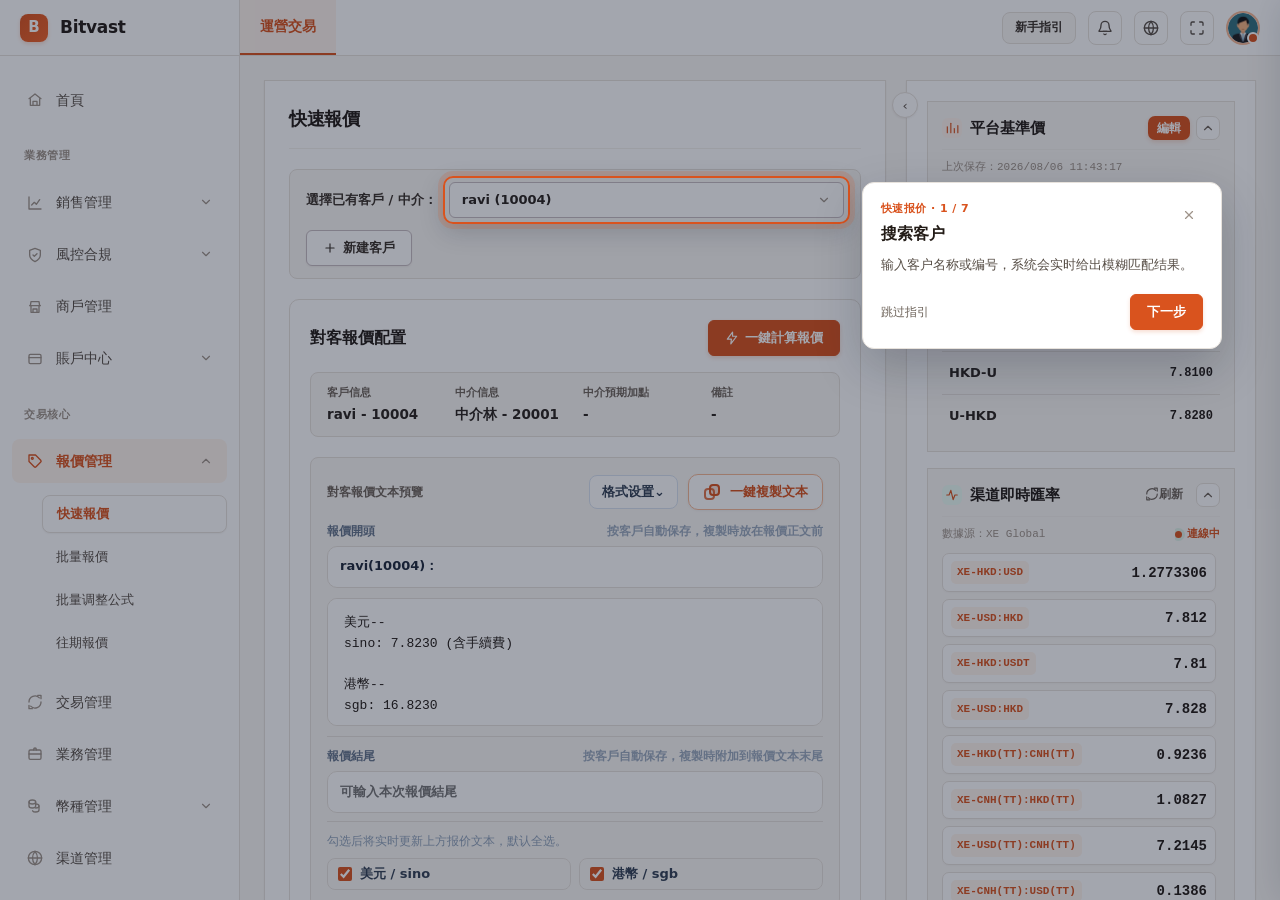
==== quote/index02.html @ b93a7725 "new" ====
<!doctype html>
<html lang="zh-Hant">
<head>
  <meta charset="utf-8" />
  <meta name="viewport" content="width=device-width, initial-scale=1" />
  <title>Bitvast - 報價管理：快速報價 / 批量報價 / 往期報價</title>
  <link rel="preconnect" href="https://fonts.googleapis.com">
  <link rel="preconnect" href="https://fonts.gstatic.com" crossorigin>
  <link href="https://fonts.googleapis.com/css2?family=Inter:wght@400;500;600;700&family=JetBrains+Mono:wght@400;500;600&family=Noto+Sans+TC:wght@400;500;700&display=swap" rel="stylesheet">
  <style>
    :root {
      /* Core Brand Colors - Bitvast Workbench Theme */
      --primary: #d9531e;
      --primary-hover: #ef6228;
      --primary-light: #fff4ed;
      --primary-border: #f6b895;
      --primary-dark: #b53d10;
      
      /* Neutral Color Scale - Bitvast Ink Warm Neutrals */
      --gray-50: #faf8f5;
      --gray-100: #f4f2ee;
      --gray-200: #e7e2dc;
      --gray-300: #c7bdc2;
      --gray-400: #9e9389;
      --gray-500: #6e645b;
      --gray-600: #574e46;
      --gray-700: #3b322b;
      --gray-800: #2b241f;
      --gray-900: #231c17;

      /* Semantic Status Colors */
      --success: #d9531e;
      --success-bg: #fff4ed;
      --warning: #f59e0b;
      --warning-bg: #fffbeb;
      --danger: #ef4444;
      --danger-bg: #fef2f2;

      /* Shadows & Elevation */
      --shadow-sm: 0 1px 2px 0 rgba(35, 28, 23, 0.05);
      --shadow-md: 0 4px 6px -1px rgba(35, 28, 23, 0.08), 0 2px 4px -2px rgba(35, 28, 23, 0.04);
      --shadow-lg: 0 10px 15px -3px rgba(35, 28, 23, 0.1), 0 4px 6px -4px rgba(35, 28, 23, 0.05);
      --shadow-dropdown: 0 12px 28px rgba(35, 28, 23, 0.12);

      /* Typography */
      --font-sans: -apple-system, BlinkMacSystemFont, "Segoe UI", "PingFang SC", "Microsoft YaHei", system-ui, sans-serif;
      --font-mono: ui-monospace, SFMono-Regular, Menlo, Monaco, Consolas, "Liberation Mono", "Courier New", monospace;
    }

    * { box-sizing: border-box; margin: 0; padding: 0; }
    html, body { height: 100%; }
    
    body {
      font-family: var(--font-sans);
      color: var(--gray-800);
      background: var(--gray-100);
      font-size: 13px;
      line-height: 1.5;
      -webkit-font-smoothing: antialiased;
    }

    body.quote-embedded {
      background: var(--gray-50);
      overflow-x: hidden;
      overflow-y: auto;
    }

    body.quote-embedded .app {
      min-height: 100vh;
      height: auto;
      display: block;
      overflow: visible;
      background: var(--gray-50);
    }

    body.quote-embedded .topbar,
    body.quote-embedded .sidebar,
    body.quote-embedded .guide-entry-btn {
      display: none !important;
    }

    body.quote-embedded .workspace {
      min-height: 100vh;
      height: auto;
      grid-row: auto;
      padding: 24px;
      background: var(--gray-50);
      box-sizing: border-box;
      overflow: visible;
    }

    body.quote-embedded .panel {
      border-radius: var(--radius-md);
      border: 1px solid var(--gray-200);
      box-shadow: var(--shadow-sm);
      align-self: start;
      height: fit-content;
    }

    body.quote-embedded .main-panel {
      min-height: 0;
      height: auto;
    }

    body.quote-embedded .benchmark {
      margin-left: 0;
      background: #ffffff;
      border: 1px solid var(--gray-200);
      border-radius: var(--radius-md);
      box-shadow: var(--shadow-sm);
      height: 100%;
      min-height: calc(100vh - 48px);
      align-self: stretch;
      box-sizing: border-box;
    }

    button, input, select {
      font-family: inherit;
      font-size: inherit;
      color: inherit;
    }

    /* Layout Structure */
    .app {
      height: 100vh;
      display: grid;
      grid-template-columns: 240px 1fr;
      grid-template-rows: 56px 1fr;
      background: var(--gray-100);
      overflow: hidden;
    }

    /* Topbar */
    .topbar {
      grid-column: 1 / -1;
      display: flex;
      align-items: center;
      background: #ffffff;
      border-bottom: 1px solid var(--gray-200);
      z-index: 20;
      padding-right: 20px;
    }

    .brand {
      width: 240px;
      display: flex;
      align-items: center;
      padding: 0 20px;
      gap: 12px;
      height: 100%;
      border-right: 1px solid var(--gray-200);
    }

    .brand-logo {
      width: 28px;
      height: 28px;
      background: linear-gradient(135deg, var(--primary), #ef6228);
      border-radius: 8px;
      display: flex;
      align-items: center;
      justify-content: center;
      color: #fff;
      font-weight: 700;
      font-size: 15px;
      box-shadow: 0 2px 4px rgba(217, 83, 30, 0.2);
    }

    .brand-name {
      font-size: 17px;
      font-weight: 700;
      letter-spacing: -0.3px;
      color: var(--gray-900);
    }

    .module-tab {
      height: 100%;
      padding: 0 20px;
      display: flex;
      align-items: center;
      color: var(--primary);
      font-size: 14px;
      font-weight: 600;
      border-bottom: 2px solid var(--primary);
      background: var(--primary-light);
    }

    .top-actions {
      margin-left: auto;
      display: flex;
      align-items: center;
      gap: 12px;
    }

    .icon-btn {
      width: 34px;
      height: 34px;
      border: 1px solid var(--gray-200);
      background: #ffffff;
      border-radius: 8px;
      display: inline-flex;
      align-items: center;
      justify-content: center;
      color: var(--gray-600);
      cursor: pointer;
      transition: all 0.15s ease;
    }

    .icon-btn:hover {
      background: var(--gray-50);
      color: var(--gray-900);
      border-color: var(--gray-300);
    }

    .ui-icon {
      width: 16px;
      height: 16px;
      display: inline-block;
      flex: 0 0 auto;
      color: currentColor;
      stroke: currentColor;
      fill: none;
      stroke-width: 2;
      stroke-linecap: round;
      stroke-linejoin: round;
      vertical-align: -3px;
    }

    .ui-icon.small {
      width: 14px;
      height: 14px;
    }

    .avatar {
      width: 34px;
      height: 34px;
      border-radius: 50%;
      position: relative;
      cursor: pointer;
      border: 2px solid var(--primary-border);
    }

    .avatar img {
      width: 100%;
      height: 100%;
      border-radius: 50%;
      object-fit: cover;
    }

    .avatar::after {
      content: "";
      position: absolute;
      right: -1px;
      bottom: -1px;
      width: 8px;
      height: 8px;
      border-radius: 50%;
      background: var(--success);
      border: 2px solid #ffffff;
    }

    /* Sidebar Navigation */
    .sidebar {
      grid-row: 2;
      background: #ffffff;
      border-right: 1px solid var(--gray-200);
      overflow-y: auto;
      padding: 22px 12px 28px;
      display: flex;
      flex-direction: column;
      gap: 8px;
    }

    .menu-group-title {
      font-size: 11px;
      font-weight: 600;
      text-transform: uppercase;
      letter-spacing: 0.5px;
      color: var(--gray-400);
      padding: 18px 12px 8px;
    }

    .menu-item {
      display: flex;
      align-items: center;
      gap: 12px;
      height: 44px;
      padding: 0 14px;
      color: var(--gray-600);
      border-radius: 8px;
      cursor: pointer;
      font-size: 13.5px;
      font-weight: 500;
      transition: all 0.15s ease;
    }

    .menu-item:hover {
      background: var(--gray-100);
      color: var(--gray-900);
    }

    .menu-item .icon {
      color: var(--gray-400);
      width: 18px;
      height: 18px;
      display: inline-flex;
      align-items: center;
      justify-content: center;
    }

    .menu-item.active-root {
      color: var(--primary);
      background: var(--primary-light);
      font-weight: 600;
    }

    .menu-item.active-root .icon {
      color: var(--primary);
    }

    .chev {
      margin-left: auto;
      font-size: 10px;
      color: var(--gray-400);
      transition: transform 0.2s ease;
    }

    .submenu {
      padding-left: 30px;
      display: flex;
      flex-direction: column;
      gap: 5px;
      margin: 4px 0 10px;
    }

    .submenu-item {
      height: 38px;
      display: flex;
      align-items: center;
      padding: 0 14px;
      border-radius: 8px;
      color: var(--gray-600);
      font-size: 13px;
      cursor: pointer;
      transition: all 0.15s ease;
      position: relative;
    }

    .submenu-item:hover {
      color: var(--gray-900);
      background: var(--gray-100);
    }

    .submenu-item.selected {
      color: var(--primary);
      background: #ffffff;
      font-weight: 600;
      box-shadow: var(--shadow-sm);
      border: 1px solid var(--gray-200);
    }

    .sidebar .menu-item {
      height: 44px;
      min-height: 44px;
      padding: 0 14px;
      gap: 12px;
      border-radius: 8px;
    }

    .sidebar .submenu {
      gap: 5px;
      margin: 4px 0 10px;
    }

    .sidebar .submenu-item {
      height: 38px;
      min-height: 38px;
      padding: 0 14px;
      border-radius: 8px;
    }

    /* Workspace */
    .workspace {
      grid-row: 2;
      display: grid;
      grid-template-columns: minmax(0, 1fr) 350px;
      gap: 20px;
      padding: 24px;
      min-height: calc(100vh - 48px);
      position: relative;
      background: var(--gray-50);
      transition: grid-template-columns 0.25s cubic-bezier(0.4, 0, 0.2, 1);
    }

    .workspace.history-mode {
      grid-template-columns: 1fr;
    }

    .workspace.batch-workspace {
      overflow: hidden;
      min-height: 0;
      padding-bottom: 0;
    }

    .workspace.side-collapsed {
      grid-template-columns: 1fr 0px;
      gap: 0;
    }

    /* Panels & Cards */
    .panel {
      background: #ffffff;
      border-radius: var(--radius-md);
      border: 1px solid var(--gray-200);
      box-shadow: var(--shadow-sm);
      align-self: start;
      height: fit-content;
      box-sizing: border-box;
    }

    .main-panel {
      padding: 24px;
      min-width: 0;
    }

    .main-panel.batch-mode {
      display: flex;
      flex-direction: column;
      height: 100%;
      min-height: 0;
      padding: 16px 16px 0;
      overflow: hidden;
    }

    .panel-header {
      display: flex;
      align-items: center;
      justify-content: space-between;
      margin-bottom: 20px;
      padding-bottom: 16px;
      border-bottom: 1px solid var(--gray-100);
    }

    .panel-title {
      font-size: 18px;
      font-weight: 700;
      color: var(--gray-900);
      letter-spacing: -0.3px;
    }

    /* Form Controls & Inputs */
    .customer-row {
      display: flex;
      align-items: center;
      gap: 12px;
      margin-bottom: 20px;
      position: relative;
      background: var(--gray-50);
      padding: 12px 16px;
      border-radius: 8px;
      border: 1px solid var(--gray-200);
      flex-wrap: wrap;
      min-width: 0;
    }

    .label {
      font-weight: 600;
      color: var(--gray-700);
      white-space: nowrap;
    }

    .select-like, .text-field, .table-select, .table-input {
      height: 36px;
      border: 1px solid var(--gray-300);
      background: #ffffff;
      color: var(--gray-800);
      padding: 0 12px;
      border-radius: 6px;
      outline: none;
      transition: all 0.15s ease;
    }

    .select-like:hover, .text-field:hover, .table-select:hover, .table-input:hover {
      border-color: var(--gray-400);
    }

    .select-like:focus-within, .text-field:focus, .table-select:focus, .table-input:focus {
      border-color: var(--primary);
      box-shadow: 0 0 0 3px rgba(217, 83, 30, 0.12);
    }

    .select-like {
      display: flex;
      align-items: center;
      justify-content: space-between;
      cursor: pointer;
      min-width: 220px;
      background: #ffffff;
      font-weight: 500;
    }

    .customer-row #customerSelect {
      flex: 1 1 320px;
      max-width: 520px;
    }

    .customer-row > .btn {
      flex: 0 0 auto;
      white-space: nowrap;
    }

    @media (max-width: 1180px) {
      .customer-row {
        align-items: flex-start;
      }

      .customer-row .label {
        flex: 0 0 100%;
      }

      .customer-row #customerSelect {
        flex: 1 1 240px;
        max-width: none;
      }
    }

    @media (max-width: 980px) {
      .customer-row #customerSelect,
      .customer-row > .btn {
        flex: 1 1 100%;
        width: 100%;
      }

      .customer-row > .btn {
        justify-content: center;
      }
    }

    .customer-search-input {
      flex: 1;
      min-width: 0;
      border: none;
      outline: none;
      background: transparent;
      color: var(--gray-800);
      font: inherit;
      font-weight: 600;
    }

    .dropdown {
      position: absolute;
      left: 140px;
      top: calc(100% + 4px);
      width: 320px;
      max-height: 240px;
      overflow-y: auto;
      border: 1px solid var(--gray-200);
      background: #ffffff;
      box-shadow: var(--shadow-dropdown);
      border-radius: 8px;
      z-index: 30;
      display: none;
      padding: 4px;
    }

    .dropdown.open { display: block; }

    .dropdown-item {
      height: 36px;
      display: flex;
      align-items: center;
      padding: 0 12px;
      border-radius: 6px;
      cursor: pointer;
      color: var(--gray-700);
      font-weight: 500;
    }

    .dropdown-item:hover, .dropdown-item.highlight {
      background: var(--primary-light);
      color: var(--primary);
    }

    .dropdown-empty {
      padding: 12px;
      color: var(--gray-400);
      font-size: 13px;
    }

    /* Buttons */
    .btn {
      height: 36px;
      border: 1px solid var(--gray-300);
      background: #ffffff;
      color: var(--gray-700);
      border-radius: 6px;
      padding: 0 16px;
      font-weight: 600;
      cursor: pointer;
      white-space: nowrap;
      display: inline-flex;
      align-items: center;
      justify-content: center;
      gap: 6px;
      transition: all 0.15s ease;
      box-shadow: var(--shadow-sm);
    }

    .btn:hover {
      background: var(--gray-50);
      border-color: var(--gray-400);
      color: var(--gray-900);
    }

    .btn.primary {
      border-color: var(--primary);
      background: var(--primary);
      color: #ffffff;
      box-shadow: 0 2px 4px rgba(217, 83, 30, 0.2);
    }

    .btn.primary:hover {
      background: var(--primary-hover);
      border-color: var(--primary-hover);
    }

    .btn.ghost {
      background: transparent;
      border-color: transparent;
      box-shadow: none;
      color: var(--gray-600);
    }

    .btn.ghost:hover {
      background: var(--gray-100);
      color: var(--gray-900);
    }

    .btn.danger {
      border-color: var(--danger);
      color: var(--danger);
      background: #ffffff;
    }

    .btn.danger:hover {
      background: var(--danger-bg);
    }

    /* Quote Card & Info Display */
    .quote-card {
      border: 1px solid var(--gray-200);
      border-radius: 10px;
      padding: 20px;
      background: #ffffff;
    }

    .quote-header {
      display: flex;
      align-items: center;
      justify-content: space-between;
      margin-bottom: 16px;
    }

    .quote-header h2 {
      font-size: 16px;
      font-weight: 700;
      color: var(--gray-900);
    }

    .refresh-btn {
      background: transparent;
      border: none;
      color: var(--gray-500);
      cursor: pointer;
      font-size: 16px;
      padding: 4px 8px;
      border-radius: 4px;
    }

    .refresh-btn:hover {
      color: var(--primary);
      background: var(--primary-light);
    }

    .customer-info {
      display: grid;
      grid-template-columns: repeat(4, 1fr);
      gap: 16px;
      background: var(--gray-50);
      border: 1px solid var(--gray-200);
      border-radius: 8px;
      padding: 12px 16px;
      margin-bottom: 20px;
    }

    .info-label {
      font-size: 11px;
      font-weight: 600;
      text-transform: uppercase;
      color: var(--gray-500);
      margin-bottom: 2px;
    }

    .info-val {
      font-size: 13.5px;
      font-weight: 600;
      color: var(--gray-800);
    }

    /* Data Tables */
    .table-wrap {
      overflow-x: auto;
      border: 1px solid var(--gray-200);
      border-radius: 8px;
      scrollbar-color: var(--gray-300) var(--gray-100);
      scrollbar-width: thin;
      margin-bottom: 16px;
    }

    .quote-table {
      width: 100%;
      min-width: 1200px;
      border-collapse: collapse;
      font-size: 13px;
    }

    .quote-table th {
      height: 40px;
      background: var(--gray-50);
      border-bottom: 1px solid var(--gray-200);
      border-right: 1px solid var(--gray-200);
      text-align: left;
      padding: 0 12px;
      font-weight: 600;
      color: var(--gray-600);
      white-space: nowrap;
    }

    .quote-table th:last-child { border-right: none; }

    .quote-table td {
      height: 48px;
      border-bottom: 1px solid var(--gray-200);
      border-right: 1px solid var(--gray-200);
      padding: 6px 10px;
      vertical-align: middle;
      white-space: nowrap;
      background: #ffffff;
    }

    .quote-table td:last-child { border-right: none; }

    .quote-table tr:hover td {
      background: #fafafa;
    }

    .quote-table th:first-child, .quote-table td:first-child {
      width: 44px;
      text-align: center;
      padding: 0;
    }

    .quote-table input[type="checkbox"] {
      width: 16px;
      height: 16px;
      accent-color: var(--primary);
      cursor: pointer;
    }

    /* Table Specific Column Formats */
    .op-group {
      display: flex;
      align-items: center;
      gap: 6px;
    }

    .op-group .op-select { width: 50px; }
    .op-group .val-select { flex: 1; min-width: 100px; }

    .remove-op {
      border: none;
      background: transparent;
      color: var(--gray-400);
      font-size: 16px;
      cursor: pointer;
      padding: 2px 4px;
      border-radius: 4px;
    }

    .remove-op:hover {
      color: var(--danger);
      background: var(--danger-bg);
    }

    .calc-text {
      font-family: var(--font-mono);
      font-size: 12px;
      color: var(--gray-600);
      background: var(--gray-50);
      padding: 4px 8px;
      border-radius: 4px;
      border: 1px dashed var(--gray-300);
      display: inline-block;
      max-width: 220px;
      overflow: hidden;
      text-overflow: ellipsis;
    }

    .quote-result {
      font-family: var(--font-mono);
      font-size: 14px;
      font-weight: 700;
      color: var(--primary);
      background: var(--primary-light);
      padding: 4px 8px;
      border-radius: 4px;
      display: inline-block;
    }

    .quote-items {
      display: flex;
      flex-direction: column;
      gap: 12px;
    }

    .formula-card {
      background: #faf8f5;
      border: none;
      border-radius: 12px;
      padding: 0;
      overflow: hidden;
      box-shadow: inset 0 0 0 1px rgba(148, 163, 184, 0.08);
      transition: background 0.15s ease, box-shadow 0.15s ease;
    }

    .formula-card:hover {
      background: #faf8f5;
      box-shadow: inset 0 0 0 1px rgba(148, 163, 184, 0.12);
    }

    .formula-card-head {
      display: flex;
      align-items: center;
      justify-content: space-between;
      padding: 12px 18px 8px;
      margin-bottom: 0;
      border-bottom: none;
    }

    .formula-card.collapsed {
      padding: 0;
      background: #ffffff;
      box-shadow: inset 0 0 0 1px rgba(148, 163, 184, 0.16);
      position: relative;
      overflow: visible;
      margin-right: 48px;
    }

    .formula-card.collapsed .quote-summary {
      cursor: pointer;
      min-height: 52px;
    }

    .formula-card.collapsed:hover {
      background: #faf8f5;
      box-shadow: inset 0 0 0 1px rgba(217, 83, 30, 0.18);
    }

    .formula-card.collapsed .quote-summary:hover .quote-summary-formula {
      color: var(--gray-700);
    }

    .formula-card.collapsed .quote-summary:hover .formula-toggle-btn {
      color: var(--primary);
      background: var(--primary-light);
    }

    .formula-card.collapsed .quote-summary:hover .quote-summary-prefix {
      color: var(--gray-700);
    }

    .formula-card.collapsed .formula-card-head {
      padding: 12px 16px;
      margin-bottom: 0;
      border-bottom: none;
    }

    .quote-summary {
      display: grid;
      grid-template-columns: 128px 96px minmax(0, 1fr) 140px minmax(72px, auto);
      align-items: center;
      gap: 14px;
      width: 100%;
      min-width: 0;
    }

    .quote-summary-name {
      display: flex;
      align-items: center;
      gap: 8px;
      min-width: 0;
      font-weight: 700;
      color: var(--gray-800);
    }

    .quote-summary-formula {
      min-width: 0;
      color: var(--gray-500);
      font-family: var(--font-mono);
      font-size: 14px;
      overflow: hidden;
      text-overflow: ellipsis;
      white-space: nowrap;
    }

    .quote-summary-actions {
      justify-self: end;
      display: inline-flex;
      align-items: center;
      justify-content: flex-end;
      min-width: 0;
      width: auto;
      gap: 2px;
    }

    .formula-card.collapsed .formula-order-actions {
      position: absolute;
      top: 50%;
      right: -48px;
      transform: translateY(-50%);
      z-index: 2;
    }

    .formula-actions {
      margin-right: 48px;
    }

    .quote-summary-metrics {
      justify-self: end;
      display: flex;
      flex-direction: column;
      align-items: flex-end;
      gap: 4px;
      width: 140px;
      min-width: 140px;
    }

    .quote-summary-result {
      font-family: var(--font-mono);
      color: var(--primary);
      font-size: 20px;
      font-weight: 800;
      text-align: right;
      line-height: 1.05;
    }

    .formula-card-title {
      display: flex;
      align-items: center;
      gap: 8px;
      font-weight: 700;
      color: var(--gray-800);
    }

    .quote-item-title-wrap {
      display: flex;
      align-items: center;
      gap: 12px;
      min-width: 0;
    }

    .quote-item-time {
      color: var(--gray-400);
      font-size: 12px;
      white-space: nowrap;
    }

    .quote-summary-time {
      min-width: 0;
      text-align: right;
      font-size: 10px;
      line-height: 1.2;
      color: var(--gray-400);
      max-width: 140px;
      overflow: hidden;
      text-overflow: ellipsis;
    }

    .text-action-btn {
      height: 24px;
      padding: 0 4px;
      border: none;
      background: transparent;
      color: var(--primary);
      font-weight: 700;
      font-size: 13px;
      cursor: pointer;
    }

    .text-action-btn:hover {
      color: var(--primary-dark);
      text-decoration: underline;
      text-underline-offset: 3px;
    }

    .add-quote-item-btn {
      width: 100%;
      height: 58px;
      border: 1px dashed #cbd5e1;
      border-radius: 14px;
      background: #faf8f5;
      color: var(--gray-700);
      font-size: 15px;
      font-weight: 800;
      cursor: pointer;
      display: inline-flex;
      align-items: center;
      justify-content: center;
      gap: 10px;
      transition: all 0.15s ease;
    }

    .add-quote-item-btn::before {
      content: none;
    }

    .add-quote-item-btn:hover {
      border-color: var(--primary-border);
      background: var(--primary-light);
      color: var(--primary);
      text-decoration: none;
      box-shadow: inset 0 0 0 1px rgba(217, 83, 30, 0.06);
    }

    .formula-head-actions {
      display: flex;
      align-items: center;
      gap: 6px;
    }

    .formula-remove-btn {
      height: 36px;
      width: 36px;
      padding: 0;
      border: none;
      border-radius: 10px;
      background: transparent;
      color: var(--gray-400);
      font-weight: 700;
      cursor: pointer;
      display: inline-flex;
      justify-content: center;
      align-items: center;
    }

    .formula-remove-btn:hover {
      background: #fff1f2;
      color: var(--danger);
    }

    .trash-icon {
      width: 17px;
      height: 17px;
      display: block;
      color: currentColor;
      flex: 0 0 auto;
    }

    .formula-toggle-btn {
      height: 36px;
      padding: 0 14px;
      border: none;
      border-radius: 10px;
      background: transparent;
      color: var(--gray-600);
      font-weight: 700;
      cursor: pointer;
      display: inline-flex;
      align-items: center;
      gap: 6px;
      white-space: nowrap;
    }

    .formula-toggle-btn:hover {
      color: var(--gray-900);
      background: #eef2f7;
    }

    .formula-dot {
      width: 8px;
      height: 8px;
      border-radius: 99px;
      background: var(--primary);
    }

    .formula-grid {
      display: grid;
      grid-template-columns: 0.8fr 1fr 1fr;
      gap: 18px 20px;
      padding: 0 18px 16px;
      margin-bottom: 0;
    }

    .quote-summary-type {
      display: inline-flex;
      align-items: center;
      max-width: 112px;
      padding: 4px 10px;
      border-radius: 999px;
      background: #eaf2ff;
      color: var(--primary);
      font-size: 12px;
      font-weight: 800;
      white-space: nowrap;
      overflow: hidden;
      text-overflow: ellipsis;
    }

    .quote-summary-prefix {
      min-width: 0;
      max-width: 96px;
      color: var(--gray-900);
      font-weight: 800;
      justify-self: start;
      white-space: nowrap;
      overflow: hidden;
      text-overflow: ellipsis;
    }

    @media (max-width: 1280px) {
      .quote-summary {
        grid-template-columns: 112px 72px minmax(0, 1fr) 118px minmax(72px, auto);
        gap: 10px;
      }

      .quote-summary-metrics {
        width: 118px;
        min-width: 118px;
      }

      .quote-summary-time {
        display: none;
      }

      .quote-summary-result {
        font-size: 18px;
      }

      .quote-summary-prefix {
        max-width: 72px;
      }

      .quote-summary-type {
        max-width: 98px;
      }
    }

    .formula-card .text-field,
    .formula-card .table-input,
    .formula-card .table-select {
      border: none;
      background: #eef2f7;
      border-radius: 10px;
      box-shadow: inset 0 0 0 1px rgba(148, 163, 184, 0.08);
    }

    .formula-card .text-field:hover,
    .formula-card .table-input:hover,
    .formula-card .table-select:hover {
      box-shadow: inset 0 0 0 1px rgba(148, 163, 184, 0.16);
    }

    .formula-card .text-field:focus,
    .formula-card .table-input:focus,
    .formula-card .table-select:focus {
      background: #ffffff;
      box-shadow: 0 0 0 3px rgba(217, 83, 30, 0.10);
    }

    .formula-box {
      background: #ffffff;
      border: none;
      border-radius: 12px;
      padding: 12px;
      margin: 0 18px 18px;
      box-shadow: inset 0 0 0 1px rgba(148, 163, 184, 0.10);
    }

    .formula-tip {
      display: flex;
      align-items: center;
      gap: 6px;
      padding: 0;
      margin-bottom: 0;
      border: none;
      border-radius: 0;
      background: transparent;
      color: var(--gray-500);
      font-size: 11px;
      line-height: 1;
      white-space: nowrap;
    }

    .formula-tip code {
      font-family: var(--font-mono);
      color: var(--primary);
      background: #e0edff;
      border-radius: 4px;
      padding: 2px 6px;
      font-weight: 700;
    }

    .formula-toolbar {
      display: flex;
      align-items: center;
      gap: 6px;
      flex-wrap: wrap;
      margin-bottom: 0;
    }

    .formula-toolbar.compact {
      justify-content: space-between;
      gap: 10px;
      margin-bottom: 10px;
      padding: 0 0 8px;
      border-bottom: 1px solid var(--gray-100);
    }

    .formula-logic-row {
      display: flex;
      align-items: center;
      justify-content: flex-end;
      gap: 10px;
      margin-bottom: 8px;
    }

    .formula-logic-pill {
      display: inline-flex;
      align-items: center;
      gap: 6px;
      padding: 0;
      border: none;
      border-radius: 0;
      background: transparent;
      color: var(--gray-500);
      font-size: 11px;
      font-weight: 500;
      white-space: nowrap;
    }

    .formula-tools-left,
    .formula-tools-right {
      display: flex;
      align-items: center;
      gap: 6px;
      flex-wrap: wrap;
    }

    .insert-variable-btn {
      height: 30px;
      padding: 0 12px;
      border: 1px solid var(--primary);
      border-radius: 8px;
      background: var(--primary);
      color: #ffffff;
      font-size: 13px;
      font-weight: 800;
      cursor: pointer;
      display: inline-flex;
      align-items: center;
      gap: 6px;
      box-shadow: 0 3px 8px rgba(217, 83, 30, 0.22);
      transition: all 0.15s ease;
    }

    .insert-variable-btn:hover {
      background: var(--primary-hover);
      border-color: var(--primary-hover);
      transform: translateY(-1px);
    }

    .quick-operator-label {
      color: var(--gray-500);
      font-size: 12px;
      font-weight: 700;
      margin-left: 8px;
      white-space: nowrap;
    }

    .op-chip {
      height: 30px;
      min-width: 30px;
      padding: 0 8px;
      border: 1px solid var(--gray-200);
      border-radius: 8px;
      background: #ffffff;
      color: var(--gray-700);
      font-family: var(--font-mono);
      font-size: 14px;
      font-weight: 700;
      cursor: pointer;
      box-shadow: 0 1px 2px rgba(15, 23, 42, 0.04);
      transition: all 0.15s ease;
    }

    .op-chip:hover {
      background: var(--gray-50);
      border-color: var(--gray-300);
      color: var(--gray-900);
      transform: translateY(-1px);
    }

    .formula-clear-btn {
      height: 30px;
      min-width: auto;
      padding: 0 10px;
      font-family: inherit;
      font-size: 12px;
      color: var(--gray-600);
      background: var(--gray-50);
    }

    .formula-editor {
      min-height: 38px;
      padding: 9px 12px;
      border: none;
      border-radius: 10px;
      background: #faf8f5;
      color: var(--gray-800);
      font-family: var(--font-mono);
      font-size: 13px;
      line-height: 1.65;
      outline: none;
      white-space: pre-wrap;
      word-break: break-word;
    }

    .formula-editor:focus {
      background: #ffffff;
      box-shadow: 0 0 0 3px rgba(217, 83, 30, 0.10);
    }

    .formula-editor.error {
      border-color: var(--danger);
      background: #fff7f7;
      box-shadow: 0 0 0 3px rgba(239, 68, 68, 0.10);
    }

    .formula-editor:empty::before {
      content: attr(data-placeholder);
      color: var(--gray-400);
      pointer-events: none;
    }

    .var-badge {
      display: inline-flex;
      align-items: center;
      margin: 0 3px;
      padding: 2px 8px;
      border: none;
      border-radius: 6px;
      background: var(--primary-light);
      color: var(--primary);
      font-family: var(--font-mono);
      font-size: 12px;
      font-weight: 700;
      user-select: none;
      vertical-align: middle;
    }

    .formula-error {
      display: none;
      align-items: center;
      gap: 5px;
      margin-top: 6px;
      color: var(--danger);
      font-size: 12px;
    }

    .formula-error.show {
      display: flex;
    }

    .formula-param-grid {
      display: grid;
      grid-template-columns: repeat(5, minmax(0, 1fr));
      gap: 8px;
      padding-top: 8px;
      margin-top: 8px;
      border-top: none;
    }

    .result-box {
      height: 36px;
      display: flex;
      align-items: center;
      justify-content: flex-end;
      padding: 0 10px;
      border: none;
      border-radius: 10px;
      background: var(--primary-light);
      color: var(--primary);
      font-family: var(--font-mono);
      font-size: 15px;
      font-weight: 800;
    }

    .result-box.error {
      background: #fef2f2;
      color: var(--danger);
    }

    .modal-backdrop {
      position: fixed;
      inset: 0;
      display: none;
      align-items: center;
      justify-content: center;
      background: rgba(15, 23, 42, 0.42);
      backdrop-filter: blur(4px);
      z-index: 60;
    }

    .modal-backdrop.open {
      display: flex;
    }

    .variable-modal {
      width: min(560px, calc(100vw - 32px));
      max-height: min(680px, calc(100vh - 40px));
      display: flex;
      flex-direction: column;
      background: #ffffff;
      border: 1px solid var(--gray-200);
      border-radius: 14px;
      box-shadow: var(--shadow-lg);
      overflow: hidden;
    }

    .modal-head,
    .modal-foot {
      display: flex;
      align-items: center;
      justify-content: space-between;
      padding: 14px 18px;
      background: var(--gray-50);
      border-bottom: 1px solid var(--gray-200);
    }

    .modal-foot {
      justify-content: flex-end;
      border-top: 1px solid var(--gray-200);
      border-bottom: none;
    }

    .variable-tabs {
      display: flex;
      gap: 16px;
      padding: 0 18px;
      border-bottom: 1px solid var(--gray-200);
      overflow: visible;
    }

    .variable-tab {
      position: relative;
      padding: 11px 0;
      border: none;
      border-bottom: 2px solid transparent;
      background: transparent;
      color: var(--gray-500);
      font-weight: 700;
      cursor: pointer;
    }

    .variable-tab::before,
    .variable-tab::after {
      position: absolute;
      left: 50%;
      opacity: 0;
      pointer-events: none;
      transform: translateX(-50%) translateY(4px);
      transition: opacity 0.15s ease, transform 0.15s ease;
      z-index: 80;
    }

    .variable-tab::before {
      content: "";
      bottom: calc(100% + 3px);
      border: 6px solid transparent;
      border-top-color: var(--gray-900);
    }

    .variable-tab::after {
      content: attr(data-help);
      bottom: calc(100% + 15px);
      width: max-content;
      max-width: 220px;
      padding: 8px 10px;
      border-radius: 8px;
      background: var(--gray-900);
      color: #faf8f5;
      box-shadow: 0 10px 24px rgba(15, 23, 42, 0.2);
      font-size: 12px;
      line-height: 1.5;
      font-weight: 600;
      white-space: normal;
      text-align: left;
    }

    .variable-tab:hover::before,
    .variable-tab:hover::after,
    .variable-tab:focus-visible::before,
    .variable-tab:focus-visible::after {
      opacity: 1;
      transform: translateX(-50%) translateY(0);
    }

    .variable-tab:first-child::after {
      left: 0;
      transform: translateY(4px);
    }

    .variable-tab:first-child:hover::after,
    .variable-tab:first-child:focus-visible::after {
      transform: translateY(0);
    }

    .variable-tab:first-child::before {
      left: 48px;
    }

    .variable-tab:last-child::after {
      right: 0;
      left: auto;
      transform: translateY(4px);
    }

    .variable-tab:last-child:hover::after,
    .variable-tab:last-child:focus-visible::after {
      transform: translateY(0);
    }

    .variable-tab:last-child::before {
      right: 28px;
      left: auto;
      transform: translateY(4px);
    }

    .variable-tab:last-child:hover::before,
    .variable-tab:last-child:focus-visible::before {
      transform: translateY(0);
    }

    .variable-tab.active {
      color: var(--primary);
      border-bottom-color: var(--primary);
    }

    .variable-list {
      padding: 16px 18px;
      overflow-y: auto;
    }

    .variable-option {
      display: flex;
      align-items: center;
      justify-content: space-between;
      gap: 16px;
      padding: 12px;
      border: 1px solid var(--gray-200);
      border-radius: 10px;
      background: #ffffff;
      cursor: pointer;
    }

    .variable-option + .variable-option {
      margin-top: 10px;
    }

    .variable-option:hover {
      border-color: var(--primary-border);
      background: var(--primary-light);
    }

    .table-actions {
      display: flex;
      align-items: center;
      gap: 8px;
      margin-top: 16px;
      width: fit-content;
      max-width: 100%;
      padding: 10px;
      border: 1px solid var(--gray-200);
      border-radius: 8px;
      background: #ffffff;
      box-shadow: var(--shadow-sm);
    }

    .table-actions .calculate {
      margin-left: 18px;
    }

    .formula-actions {
      width: 100%;
      padding: 0;
      margin-top: 14px;
      border: none;
      border-radius: 0;
      background: transparent;
      box-shadow: none;
    }

    /* Output Box */
    .output-box {
      margin-top: 20px;
      border: 1px solid var(--gray-200);
      border-radius: 8px;
      background: var(--gray-50);
      padding: 16px;
    }

    .quote-card .customer-info + .output-box {
      margin-top: 14px;
      margin-bottom: 18px;
    }

    .output-header {
      display: flex;
      align-items: center;
      justify-content: space-between;
      gap: 16px;
      margin-bottom: 10px;
    }

    .output-title {
      font-size: 12px;
      font-weight: 600;
      color: var(--gray-500);
      text-transform: uppercase;
      margin-bottom: 0;
    }

    .output-content {
      font-family: var(--font-mono);
      font-size: 13px;
      color: var(--gray-900);
      line-height: 1.6;
      white-space: pre-line;
    }

    .copy-btn {
      height: 36px;
      padding: 0 14px;
      border: 1px solid var(--primary-border);
      border-radius: 10px;
      background: #ffffff;
      color: var(--primary);
      display: inline-flex;
      align-items: center;
      gap: 9px;
      font-size: 13px;
      font-weight: 800;
      box-shadow: 0 1px 3px rgba(15, 23, 42, 0.05);
    }

    .copy-btn:hover {
      background: var(--primary-light);
      border-color: rgba(217, 83, 30, 0.36);
      color: var(--primary-hover);
    }

    .copy-icon-stack {
      position: relative;
      width: 18px;
      height: 18px;
      display: inline-block;
    }

    .copy-icon-stack::before,
    .copy-icon-stack::after {
      content: "";
      position: absolute;
      border: 2px solid currentColor;
      border-radius: 4px;
      box-sizing: border-box;
    }

    .copy-icon-stack::before {
      width: 11px;
      height: 12px;
      left: 1px;
      top: 5px;
      opacity: 0.8;
    }

    .copy-icon-stack::after {
      width: 11px;
      height: 12px;
      right: 1px;
      top: 1px;
      background: rgba(217, 83, 30, 0.18);
    }

    /* Benchmark Panel (Right Sidebar) */
    .side-toggle {
      position: absolute;
      right: 362px;
      top: 36px;
      width: 26px;
      height: 26px;
      border: 1px solid var(--gray-200);
      background: #ffffff;
      color: var(--gray-600);
      border-radius: 50%;
      box-shadow: var(--shadow-sm);
      cursor: pointer;
      z-index: 10;
      display: flex;
      align-items: center;
      justify-content: center;
      transition: all 0.2s ease;
    }

    .side-toggle:hover {
      color: var(--primary);
      border-color: var(--primary-border);
      background: var(--primary-light);
    }

    .workspace.side-collapsed .side-toggle {
      right: 12px;
      transform: rotate(180deg);
    }

    .workspace.history-mode .side-toggle,
    .workspace.history-mode .benchmark {
      display: none;
    }

    .benchmark {
      display: flex;
      flex-direction: column;
      gap: 16px;
      background: #ffffff;
      border: 1px solid var(--gray-200);
      border-radius: var(--radius-md);
      box-shadow: var(--shadow-sm);
      margin: 0;
      padding: 20px;
      height: 100%;
      min-height: calc(100vh - 48px);
      align-self: stretch;
      box-sizing: border-box;
    }

    .workspace.side-collapsed .benchmark {
      opacity: 0;
      pointer-events: none;
      overflow: hidden;
      margin: 0;
      padding: 0;
      border-left: none;
      min-height: 0;
    }

    .assist-card {
      background: var(--gray-50);
      border: 1px solid var(--gray-200);
      border-radius: var(--radius-sm);
      padding: 14px;
      box-shadow: none;
      transition: box-shadow 0.18s ease, border-color 0.18s ease;
    }

    .assist-head {
      display: flex;
      align-items: center;
      justify-content: space-between;
      margin-bottom: 10px;
      padding-bottom: 9px;
      border-bottom: 1px solid var(--gray-100);
    }

    .assist-head h3 {
      font-size: 15px;
      font-weight: 800;
      color: var(--gray-900);
    }

    .assist-title {
      display: flex;
      align-items: center;
      gap: 8px;
      min-width: 0;
    }

    .assist-icon {
      width: 20px;
      height: 20px;
      border-radius: 6px;
      background: var(--primary-light);
      color: var(--primary);
      display: inline-flex;
      align-items: center;
      justify-content: center;
      font-size: 12px;
      flex: 0 0 auto;
    }

    .assist-icon.success {
      background: #ecfdf5;
      color: var(--success);
    }

    .assist-actions {
      display: flex;
      align-items: center;
      gap: 6px;
    }

    .assist-action-btn {
      height: 24px;
      border: none;
      border-radius: 7px;
      background: transparent;
      color: var(--gray-500);
      padding: 0 7px;
      font-size: 12px;
      font-weight: 800;
      cursor: pointer;
    }

    .assist-action-btn:hover {
      background: var(--gray-50);
      color: var(--gray-900);
    }

    .assist-action-btn.primary {
      background: var(--primary);
      color: #ffffff;
      padding: 0 9px;
      box-shadow: 0 2px 4px rgba(217, 83, 30, 0.18);
    }

    .assist-action-btn.primary:hover {
      background: var(--primary-hover);
      color: #ffffff;
    }

    .card-toggle {
      width: 24px;
      height: 24px;
      border: 1px solid var(--gray-200);
      border-radius: 7px;
      background: #ffffff;
      color: var(--gray-500);
      cursor: pointer;
      display: inline-flex;
      align-items: center;
      justify-content: center;
      transition: all 0.15s ease;
    }

    .card-toggle:hover {
      color: var(--primary);
      border-color: var(--primary-border);
      background: var(--primary-light);
    }

    .assist-card.collapsed .assist-body {
      display: none;
    }

    .assist-card.collapsed .card-toggle {
      transform: rotate(180deg);
    }

    .meta {
      display: flex;
      justify-content: space-between;
      align-items: center;
      gap: 12px;
      flex-wrap: nowrap;
      color: var(--gray-400);
      font-size: 11px;
      margin-bottom: 11px;
      line-height: 1.4;
      font-family: var(--font-mono);
    }

    .meta > span {
      min-width: 0;
      overflow: hidden;
      text-overflow: ellipsis;
      white-space: nowrap;
    }

    .meta > span:last-child {
      flex: 0 1 auto;
      text-align: right;
    }

    .status-pill {
      display: inline-flex;
      align-items: center;
      gap: 5px;
      color: var(--success);
      font-weight: 800;
      white-space: nowrap;
    }

    .status-dot {
      width: 7px;
      height: 7px;
      border-radius: 50%;
      background: var(--success);
      box-shadow: 0 0 0 3px rgba(16, 185, 129, 0.12);
    }

    .bench-table {
      width: 100%;
      border-collapse: collapse;
      font-size: 13px;
      border: none;
      border-radius: 10px;
      overflow: hidden;
    }

    .bench-table th {
      background: var(--gray-50);
      color: var(--gray-600);
      padding: 8px 6px;
      font-weight: 800;
      text-align: left;
      border-bottom: 1px solid var(--gray-200);
    }

    .bench-table th:nth-child(2),
    .bench-table td:nth-child(2) {
      text-align: right;
    }

    .bench-table th:last-child,
    .bench-table td:last-child {
      text-align: center;
      width: 42px;
    }

    .bench-table td {
      padding: 7px 6px;
      border-bottom: 1px solid var(--gray-200);
      background: transparent;
    }

    .bench-table tr:last-child td { border-bottom: none; }

    .bench-input {
      width: 100%;
      height: 28px;
      border: 1px solid var(--gray-200);
      border-radius: 7px;
      text-align: right;
      font-family: var(--font-mono);
      font-size: 12px;
      font-weight: 800;
      color: var(--gray-900);
      padding: 0 8px;
    }

    .bench-name-input {
      width: 100%;
      height: 28px;
      border: 1px solid var(--gray-200);
      border-radius: 7px;
      background: #ffffff;
      color: var(--gray-800);
      font-weight: 700;
      text-align: left;
      outline: none;
      padding: 0 8px;
      transition: all 0.15s ease;
    }

    .bench-name-input:focus {
      border-color: var(--primary);
      background: var(--primary-light);
      box-shadow: 0 0 0 3px rgba(217, 83, 30, 0.10);
    }

    .assist-card.locked .bench-input,
    .assist-card.locked .bench-name-input {
      border-color: transparent;
      background: transparent;
      pointer-events: none;
      padding-left: 0;
      padding-right: 0;
    }

    .assist-card.locked .delete-price,
    .assist-card.locked .add-price-type {
      display: none;
    }

    .assist-card.locked .bench-table th:last-child,
    .assist-card.locked .bench-table td:last-child {
      display: none;
    }

    .bench-input:focus {
      border-color: var(--primary);
      background: var(--primary-light);
      box-shadow: 0 0 0 3px rgba(217, 83, 30, 0.10);
    }

    .delete-price {
      border: none;
      background: transparent;
      color: var(--gray-400);
      cursor: pointer;
      font-size: 14px;
    }

    .delete-price:hover { color: var(--danger); }

    .add-price-type {
      margin-top: 12px;
      text-align: center;
    }

    .add-price-type .btn {
      height: 32px;
      border-radius: 9px;
      background: var(--gray-50);
      border-color: transparent;
      font-weight: 800;
    }

    .channel-list {
      display: flex;
      flex-direction: column;
      gap: 7px;
      max-height: 390px;
      overflow-y: auto;
      padding-right: 4px;
    }

    .channel-row {
      display: flex;
      align-items: center;
      justify-content: space-between;
      gap: 12px;
      padding: 7px 8px;
      background: #ffffff;
      border-radius: 7px;
      border: 1px solid var(--gray-200);
      box-shadow: 0 1px 2px rgba(15, 23, 42, 0.03);
    }

    .channel-row.updating {
      border-color: var(--primary-border);
      background: var(--primary-light);
    }

    .channel-name {
      display: flex;
      align-items: center;
      font-weight: 500;
      min-width: 0;
    }

    .channel-code {
      font-family: var(--font-mono);
      font-size: 11px;
      padding: 3px 6px;
      background: var(--primary-light);
      color: var(--primary);
      border-radius: 5px;
      font-weight: 800;
      white-space: nowrap;
      overflow: hidden;
      text-overflow: ellipsis;
      max-width: 185px;
    }

    .channel-code.segmented {
      display: inline-flex;
      align-items: center;
      gap: 4px;
    }

    .channel-source {
      letter-spacing: 0;
    }

    .channel-dash {
      margin: 0 2px 0 4px;
      color: rgba(217, 83, 30, 0.72);
    }

    .channel-pair {
      display: inline-flex;
      align-items: center;
      gap: 3px;
    }

    .channel-colon {
      margin: 0 5px;
      color: rgba(217, 83, 30, 0.78);
    }

    .channel-rate {
      font-family: var(--font-mono);
      font-weight: 800;
      font-size: 14px;
      color: var(--gray-900);
      width: 90px;
      text-align: right;
      border: none;
      background: transparent;
      outline: none;
    }

    /* Lightweight onboarding guide */
    .guide-entry-btn {
      height: 32px;
      padding: 0 12px;
      border: 1px solid var(--gray-200);
      border-radius: 8px;
      background: var(--gray-50);
      color: var(--gray-700);
      font-size: 12px;
      font-weight: 700;
      cursor: pointer;
      transition: .15s ease;
    }

    .guide-entry-btn:hover {
      border-color: var(--primary-border);
      background: var(--primary-light);
      color: var(--primary);
    }

    .guide-layer[hidden] { display: none; }

    .guide-layer {
      position: fixed;
      inset: 0;
      z-index: 3000;
      pointer-events: none;
    }

    .guide-mask {
      position: absolute;
      inset: 0;
      background: rgba(15, 23, 42, .38);
      pointer-events: auto;
    }

    .guide-highlight {
      position: fixed;
      z-index: 3001;
      display: none;
      border: 2px solid var(--primary);
      border-radius: 10px;
      box-shadow: 0 0 0 5px rgba(217, 83, 30, .16), 0 8px 24px rgba(15, 23, 42, .18);
      pointer-events: none;
      transition: top .18s ease, left .18s ease, width .18s ease, height .18s ease;
    }

    .guide-popover {
      position: fixed;
      z-index: 3002;
      width: min(360px, calc(100vw - 32px));
      padding: 18px;
      border: 1px solid var(--gray-200);
      border-radius: 12px;
      background: #ffffff;
      box-shadow: 0 18px 48px rgba(15, 23, 42, .22);
      pointer-events: auto;
    }

    .guide-popover-head {
      display: flex;
      align-items: flex-start;
      justify-content: space-between;
      gap: 12px;
      margin-bottom: 10px;
    }

    .guide-step-count {
      color: var(--primary);
      font-size: 11px;
      font-weight: 800;
      letter-spacing: .04em;
      margin-bottom: 5px;
    }

    .guide-title {
      margin: 0;
      color: var(--gray-900);
      font-size: 16px;
      line-height: 1.35;
    }

    .guide-body {
      margin: 0;
      color: var(--gray-600);
      font-size: 13px;
      line-height: 1.7;
    }

    .guide-close {
      width: 28px;
      height: 28px;
      display: inline-flex;
      align-items: center;
      justify-content: center;
      flex: 0 0 auto;
      border: 0;
      border-radius: 7px;
      background: transparent;
      color: var(--gray-400);
      cursor: pointer;
    }

    .guide-close:hover { background: var(--gray-100); color: var(--gray-700); }

    .guide-actions {
      display: flex;
      align-items: center;
      justify-content: space-between;
      gap: 8px;
      margin-top: 18px;
    }

    .guide-actions-right { display: flex; gap: 8px; }

    .guide-skip {
      border: 0;
      background: transparent;
      color: var(--gray-500);
      font-size: 12px;
      cursor: pointer;
    }

    .guide-skip:hover { color: var(--gray-800); }

    @media (max-width: 720px) {
      .guide-entry-btn { display: none; }
      .guide-popover { padding: 16px; }
    }

    /* Views Framework */
    .view { display: none; }
    .view.active { display: block; }

    .main-panel.batch-mode #groupQuoteView.active {
      display: flex;
      flex: 1;
      min-height: 0;
    }

    /* History View Styling */
    .history-tabs {
      display: flex;
      gap: 24px;
      border-bottom: 1px solid var(--gray-200);
      margin-bottom: 20px;
    }

    .history-tab {
      padding: 12px 0;
      border: none;
      background: transparent;
      font-size: 14px;
      font-weight: 600;
      color: var(--gray-500);
      cursor: pointer;
      border-bottom: 2px solid transparent;
      transition: all 0.15s ease;
    }

    .history-tab:hover { color: var(--gray-900); }

    .history-tab.active {
      color: var(--primary);
      border-bottom-color: var(--primary);
    }

    .history-pane { display: none; }
    .history-pane.active { display: block; }

    .history-filter-card {
      background: var(--gray-50);
      border: 1px solid var(--gray-200);
      border-radius: 8px;
      padding: 16px 20px;
      display: flex;
      align-items: center;
      justify-content: space-between;
      gap: 16px;
      margin-bottom: 20px;
    }

    .history-filter-main {
      display: flex;
      align-items: center;
      gap: 12px;
      flex-wrap: wrap;
    }

    .history-filter-title {
      width: 100%;
      font-size: 16px;
      font-weight: 800;
      color: var(--gray-900);
      margin-bottom: 4px;
    }

    .platform-history-records {
      display: flex;
      flex-direction: column;
      gap: 16px;
    }

    .platform-history-card {
      background: #fff;
      border: 1px solid var(--gray-200);
      border-radius: 8px;
      overflow: hidden;
      box-shadow: 0 1px 2px rgba(15, 23, 42, 0.04);
    }

    .platform-history-title {
      padding: 14px 18px;
      background: var(--gray-50);
      border-bottom: 1px solid var(--gray-200);
      font-size: 15px;
      font-weight: 800;
      color: var(--gray-900);
    }

    .platform-history-card .history-table {
      border: none;
      border-radius: 0;
    }

    .history-empty {
      padding: 80px 16px;
      text-align: center;
      color: var(--gray-400);
      font-weight: 600;
    }

    .history-toolbar {
      display: flex;
      align-items: center;
      justify-content: space-between;
      background: var(--gray-50);
      border: 1px solid var(--gray-200);
      border-radius: 8px;
      padding: 16px;
      margin-bottom: 20px;
    }

    .history-toolbar-main {
      display: flex;
      align-items: center;
      gap: 14px;
      flex-wrap: wrap;
    }

    .history-customer-select {
      position: relative;
      min-width: 240px;
    }

    .history-customer-input {
      width: 100%;
      border: none;
      outline: none;
      background: transparent;
      font: inherit;
      font-weight: 600;
      color: var(--gray-800);
    }

    .history-customer-dropdown {
      position: absolute;
      left: 0;
      top: calc(100% + 6px);
      width: 100%;
      max-height: 260px;
      overflow-y: auto;
      background: #fff;
      border: 1px solid var(--gray-200);
      border-radius: 8px;
      box-shadow: 0 14px 28px rgba(15, 23, 42, 0.12);
      padding: 6px;
      z-index: 60;
      display: none;
    }

    .history-customer-dropdown.open {
      display: block;
    }

    .history-table {
      width: 100%;
      border-collapse: collapse;
      border: 1px solid var(--gray-200);
      border-radius: 8px;
      overflow: hidden;
    }

    .history-table th {
      background: var(--gray-50);
      padding: 12px 16px;
      text-align: left;
      font-weight: 600;
      color: var(--gray-600);
      border-bottom: 1px solid var(--gray-200);
    }

    .history-table td {
      padding: 12px 16px;
      border-bottom: 1px solid var(--gray-200);
      background: #ffffff;
    }

    .history-table tr:last-child td { border-bottom: none; }

    .history-quote-button {
      border: none;
      background: transparent;
      color: var(--gray-800);
      cursor: pointer;
      font: inherit;
      font-family: var(--font-mono);
      padding: 4px 8px;
      border-radius: 6px;
      transition: all 0.15s ease;
    }

    .history-quote-button:hover,
    .history-quote-button.highlight {
      color: var(--primary);
      background: var(--primary-light);
      box-shadow: inset 0 0 0 1px var(--primary-border);
    }

    .quote-detail-mask {
      position: fixed;
      inset: 0;
      background: rgba(15, 23, 42, 0.28);
      opacity: 0;
      pointer-events: none;
      transition: opacity 0.18s ease;
      z-index: 180;
    }

    .quote-detail-mask.open {
      opacity: 1;
      pointer-events: auto;
    }

    .quote-detail-drawer {
      position: fixed;
      top: 0;
      right: 0;
      width: min(520px, 92vw);
      height: 100vh;
      background: #ffffff;
      box-shadow: -18px 0 36px rgba(15, 23, 42, 0.16);
      transform: translateX(104%);
      transition: transform 0.22s cubic-bezier(0.16, 1, 0.3, 1);
      z-index: 181;
      display: flex;
      flex-direction: column;
      border-left: 1px solid var(--gray-200);
    }

    .quote-detail-drawer.open {
      transform: translateX(0);
    }

    .drawer-head {
      padding: 20px 24px 16px;
      border-bottom: 1px solid var(--gray-200);
      display: flex;
      align-items: flex-start;
      justify-content: space-between;
      gap: 16px;
    }

    .drawer-title {
      font-size: 18px;
      font-weight: 800;
      color: var(--gray-900);
      margin-bottom: 6px;
    }

    .drawer-subtitle {
      font-size: 13px;
      color: var(--gray-500);
      line-height: 1.5;
    }

    .drawer-close {
      width: 32px;
      height: 32px;
      border: 1px solid var(--gray-200);
      border-radius: 8px;
      background: #ffffff;
      color: var(--gray-500);
      cursor: pointer;
      font-size: 18px;
    }

    .drawer-close:hover {
      color: var(--gray-900);
      background: var(--gray-50);
    }

    .drawer-body {
      padding: 20px 24px 28px;
      overflow-y: auto;
      display: flex;
      flex-direction: column;
      gap: 16px;
    }

    .detail-result-card {
      border-radius: 12px;
      background: var(--primary-light);
      padding: 18px;
      display: flex;
      justify-content: space-between;
      align-items: center;
      gap: 16px;
    }

    .detail-result-label {
      color: var(--gray-600);
      font-size: 13px;
      font-weight: 700;
      margin-bottom: 5px;
    }

    .detail-result-value {
      color: var(--primary);
      font-family: var(--font-mono);
      font-size: 28px;
      font-weight: 800;
      letter-spacing: 0;
      white-space: nowrap;
    }

    .detail-section {
      border: 1px solid var(--gray-200);
      border-radius: 12px;
      padding: 16px;
      background: #ffffff;
    }

    .detail-section-title {
      font-size: 14px;
      font-weight: 800;
      color: var(--gray-900);
      margin-bottom: 12px;
    }

    .detail-grid {
      display: grid;
      grid-template-columns: 1fr 1fr;
      gap: 12px 16px;
    }

    .detail-field-label {
      font-size: 12px;
      color: var(--gray-500);
      font-weight: 700;
      margin-bottom: 4px;
    }

    .detail-field-value {
      color: var(--gray-800);
      font-weight: 650;
      line-height: 1.45;
    }

    .formula-line {
      background: var(--gray-50);
      border-radius: 10px;
      padding: 12px;
      font-family: var(--font-mono);
      color: var(--gray-800);
      line-height: 1.8;
      word-break: break-word;
    }

    .variable-row {
      display: flex;
      align-items: center;
      justify-content: space-between;
      gap: 12px;
      padding: 10px 0;
      border-bottom: 1px solid var(--gray-100);
    }

    .variable-row:last-child {
      border-bottom: none;
      padding-bottom: 0;
    }

    .variable-name {
      color: var(--gray-700);
      font-weight: 650;
    }

    .variable-value {
      font-family: var(--font-mono);
      color: var(--gray-900);
      font-weight: 800;
      white-space: nowrap;
    }

    /* Toast Notification */
    .toast {
      position: fixed;
      bottom: 24px;
      right: 24px;
      background: var(--gray-900);
      color: #ffffff;
      padding: 10px 18px;
      border-radius: 8px;
      font-weight: 500;
      box-shadow: var(--shadow-lg);
      transform: translateY(100px);
      opacity: 0;
      transition: all 0.25s cubic-bezier(0.4, 0, 0.2, 1);
      z-index: 50;
    }

    .toast.show {
      transform: translateY(0);
      opacity: 1;
    }
    :root { --shadow-modal: 0 20px 25px -5px rgba(15, 23, 42, 0.2), 0 8px 10px -6px rgba(15, 23, 42, 0.1); }

    .btn.icon-only {
      width: 28px;
      height: 28px;
      padding: 0;
      border-radius: 6px;
    }

    /* -------------------------------------------------------------
       分组报价模块 (GROUP QUOTE DESIGN SYSTEM)
       ------------------------------------------------------------- */
    .group-quote-container {
      display: grid;
      grid-template-columns: 220px 240px 1fr;
      gap: 1px;
      background: var(--gray-200);
      border: 1px solid var(--gray-200);
      border-radius: 12px;
      overflow: hidden;
      height: calc(100vh - 152px);
      min-height: 520px;
    }

    .main-panel.batch-mode .group-quote-container {
      flex: 1;
      width: 100%;
      height: auto;
      min-height: 0;
    }

    .group-column {
      background: #ffffff;
      display: flex;
      flex-direction: column;
      min-height: 0;
    }

    .column-header {
      height: 48px;
      padding: 0 16px;
      display: flex;
      align-items: center;
      justify-content: space-between;
      border-bottom: 1px solid var(--gray-200);
      background: var(--gray-50);
    }

    .column-title {
      font-size: 14px;
      font-weight: 700;
      color: var(--gray-800);
    }

    .column-body {
      flex: 1;
      overflow-y: auto;
      padding: 8px 0;
      min-height: 0;
    }

    .group-empty {
      padding: 18px 8px;
      color: var(--gray-400);
      font-size: 13px;
      text-align: center;
    }

    /* 左侧：报价组列表 */
    .group-item {
      height: 40px;
      padding: 0 16px;
      display: flex;
      align-items: center;
      justify-content: space-between;
      color: var(--gray-700);
      font-weight: 500;
      cursor: pointer;
      transition: all 0.15s ease;
      position: relative;
    }

    .group-item:hover {
      background: var(--gray-50);
    }

    .group-item.active {
      color: var(--primary);
      background: var(--primary-light);
      font-weight: 700;
    }

    .group-name-text {
      min-width: 0;
      flex: 1;
      overflow: hidden;
      text-overflow: ellipsis;
      white-space: nowrap;
    }

    .group-item-actions {
      display: flex;
      align-items: center;
      gap: 10px;
      margin-left: 8px;
      position: relative;
    }

    .group-more-btn {
      width: 24px;
      height: 24px;
      border: none;
      border-radius: 6px;
      background: transparent;
      color: var(--gray-400);
      cursor: pointer;
      display: inline-flex;
      align-items: center;
      justify-content: center;
      font-size: 18px;
      line-height: 1;
      opacity: 0.55;
      transition: all 0.15s ease;
    }

    .group-item:hover .group-more-btn,
    .group-item.active .group-more-btn,
    .group-more-btn.active {
      opacity: 1;
    }

    .group-more-btn:hover,
    .group-more-btn.active {
      background: #ffffff;
      color: var(--gray-800);
      box-shadow: 0 1px 3px rgba(15, 23, 42, 0.12);
    }

    .group-action-menu {
      position: absolute;
      right: 0;
      top: 30px;
      width: 88px;
      padding: 5px;
      border: 1px solid var(--gray-200);
      border-radius: 8px;
      background: #ffffff;
      box-shadow: 0 12px 28px rgba(15, 23, 42, 0.14);
      z-index: 30;
    }

    .group-action-item {
      width: 100%;
      height: 30px;
      border: none;
      border-radius: 6px;
      background: transparent;
      color: var(--gray-700);
      cursor: pointer;
      display: flex;
      align-items: center;
      gap: 6px;
      padding: 0 7px;
      font-size: 13px;
      font-weight: 700;
      text-align: left;
    }

    .group-action-icon {
      width: 14px;
      flex: 0 0 14px;
      display: inline-flex;
      align-items: center;
      justify-content: center;
      font-size: 12px;
    }

    .group-action-item:hover {
      background: var(--gray-50);
      color: var(--gray-900);
    }

    .group-action-item.danger {
      color: var(--danger);
    }

    .group-action-item.danger:hover {
      background: var(--danger-bg);
    }

    .group-item.active::before {
      content: "";
      position: absolute;
      left: 0;
      top: 0;
      bottom: 0;
      width: 3px;
      background: var(--primary);
    }

    .group-badge {
      min-width: 26px;
      height: 26px;
      display: inline-flex;
      align-items: center;
      justify-content: center;
      font-size: 13px;
      font-weight: 800;
      background: var(--gray-100);
      color: var(--gray-600);
      padding: 0 8px;
      border-radius: 999px;
      font-family: var(--font-mono);
    }

    .group-item.active .group-badge {
      background: var(--primary-border);
      color: var(--primary-hover);
    }

    /* 中间：组内客户列表 */
    .customer-item {
      height: 42px;
      padding: 0 16px;
      display: flex;
      align-items: center;
      justify-content: space-between;
      color: var(--gray-700);
      font-weight: 500;
      cursor: pointer;
      transition: all 0.15s ease;
    }

    .customer-item:hover {
      background: var(--gray-50);
    }

    .customer-item.active {
      background: var(--primary-light);
      color: var(--primary);
      font-weight: 700;
    }

    .cust-info-text {
      display: flex;
      flex-direction: column;
    }

    .cust-sub-tag {
      font-size: 11px;
      color: var(--gray-400);
      font-family: var(--font-mono);
      font-weight: normal;
    }

    .customer-item .remove-cust-btn {
      opacity: 0;
      border: none;
      background: transparent;
      color: var(--gray-400);
      cursor: pointer;
      font-size: 14px;
      padding: 2px 6px;
      border-radius: 4px;
    }

    .customer-item:hover .remove-cust-btn {
      opacity: 1;
    }

    .customer-item .remove-cust-btn:hover {
      color: var(--danger);
      background: var(--danger-bg);
    }

    /* 右侧：报价结果面板 */
    .results-column {
      background: var(--gray-50);
      padding: 16px 20px;
      overflow: hidden;
      position: relative;
      display: flex;
      flex-direction: column;
      min-width: 0;
      min-height: 0;
    }

    .results-header {
      display: flex;
      align-items: center;
      justify-content: space-between;
      margin-bottom: 16px;
    }

    .results-title-group {
      display: flex;
      align-items: center;
      gap: 12px;
    }

    .results-cards-list {
      display: flex;
      flex-direction: column;
      gap: 12px;
      margin-right: -14px;
      padding: 0 14px 60px 0;
      overflow-y: auto;
      min-height: 0;
      flex: 1;
      scroll-behavior: smooth;
      scrollbar-gutter: stable;
    }

    .result-card {
      background: #ffffff;
      border: 1px solid var(--gray-200);
      border-radius: 10px;
      padding: 16px 20px;
      box-shadow: var(--shadow-sm);
      transition: all 0.15s ease;
    }

    .result-card:hover {
      border-color: var(--gray-300);
      box-shadow: var(--shadow-md);
    }

    .result-card.focus-pulse {
      border-color: var(--primary-border);
      box-shadow: 0 0 0 3px rgba(217, 83, 30, 0.14), var(--shadow-md);
      animation: resultFocusPulse 1.2s ease;
    }

    @keyframes resultFocusPulse {
      0% { background: #fff4ed; }
      100% { background: #ffffff; }
    }

    .card-head {
      display: flex;
      align-items: center;
      justify-content: space-between;
      margin-bottom: 12px;
    }

    .card-title-group {
      display: flex;
      align-items: center;
      gap: 10px;
      min-width: 0;
      flex-wrap: wrap;
    }

    .card-cust-name {
      font-size: 15px;
      font-weight: 700;
      color: var(--gray-900);
    }

    .card-updated-at {
      color: var(--gray-400);
      font-size: 12px;
      font-weight: 600;
      white-space: nowrap;
    }

    .card-tag {
      font-size: 11px;
      padding: 2px 8px;
      background: var(--gray-100);
      border-radius: 4px;
      color: var(--gray-600);
      font-family: var(--font-mono);
    }

    .quote-row {
      display: flex;
      align-items: center;
      justify-content: space-between;
      gap: 16px;
      padding: 10px 0;
      border-top: 1px solid var(--gray-100);
    }

    .quote-label {
      min-width: 82px;
      color: var(--gray-900);
      font-weight: 700;
    }

    .quote-type {
      min-width: 76px;
      padding: 3px 8px;
      border-radius: 999px;
      background: #eaf2ff;
      color: var(--primary);
      font-size: 12px;
      font-weight: 800;
      text-align: center;
      white-space: nowrap;
    }

    .quote-formula {
      flex: 1;
      min-width: 0;
      color: var(--gray-500);
      font-family: var(--font-mono);
      overflow: hidden;
      text-overflow: ellipsis;
      white-space: nowrap;
    }

    .quote-val {
      font-family: var(--font-mono);
      font-size: 16px;
      font-weight: 700;
      color: var(--success);
      white-space: nowrap;
    }

    .quote-suffix {
      margin-left: 6px;
      color: var(--gray-400);
      font-family: var(--font-sans);
      font-size: 12px;
      font-weight: 600;
    }

    .batch-copy-btn {
      height: 32px;
      padding: 0 12px;
      font-size: 13px;
    }

.batch-copy-toolbar {
  display: flex;
  align-items: center;
  justify-content: space-between;
      gap: 12px;
      padding: 10px 12px;
      margin: 0 0 12px;
      background: #faf8f5;
      border: 1px solid var(--gray-200);
      border-radius: 10px;
      flex-wrap: wrap;
      position: sticky;
  top: 0;
  z-index: 8;
}

.batch-copy-toolbar-compact {
  justify-content: flex-end;
  padding: 0 0 12px;
  margin: 0 0 12px;
  background: transparent;
  border: 0;
  border-radius: 0;
}

.batch-copy-toolbar-main,
.batch-copy-toolbar-actions {
  display: flex;
  align-items: center;
      gap: 8px;
      min-width: 0;
  flex-wrap: wrap;
}

.batch-copy-toolbar-compact .batch-copy-toolbar-actions {
  margin-left: auto;
}

    .batch-copy-toolbar-title {
      color: var(--gray-700);
      font-weight: 800;
      white-space: nowrap;
    }

    .batch-copy-filter,
    .batch-copy-type-filter {
      height: 32px;
      border: 1px solid var(--gray-300);
      border-radius: 8px;
      background: #fff;
      color: var(--gray-800);
      font-size: 13px;
      padding: 0 10px;
      outline: none;
    }

    .batch-copy-filter {
      width: 180px;
    }

    .batch-copy-type-filter {
      width: 132px;
    }

    .batch-copy-filter:focus,
    .batch-copy-type-filter:focus {
      border-color: var(--primary);
      box-shadow: 0 0 0 3px rgba(217, 83, 30, .12);
    }

    .batch-copy-count-text {
      color: var(--gray-500);
      font-size: 12px;
      font-weight: 700;
      white-space: nowrap;
    }

    .small-btn {
      height: 32px;
      padding: 0 10px;
      font-size: 13px;
      border-radius: 8px;
    }

    .btn.subtle {
      background: #fff;
      color: var(--gray-700);
      border: 1px solid var(--gray-300);
      box-shadow: none;
    }

    .btn.subtle:hover {
      color: var(--primary);
      border-color: #f6b895;
      background: #faf8f5;
    }

    .batch-selectable-result-card .card-title-group {
      flex: 1;
    }

    .batch-card-check-wrap,
    .batch-row-check-wrap {
      display: inline-flex;
      align-items: center;
      justify-content: center;
      flex: 0 0 auto;
    }

    .batch-card-check-wrap input,
    .batch-row-check-wrap input {
      width: 15px;
      height: 15px;
      margin: 0;
      accent-color: var(--primary);
      cursor: pointer;
    }

    .batch-quote-selectable-row {
      gap: 12px;
    }

    .batch-card-actions {
      display: flex;
      align-items: center;
      gap: 8px;
      flex: 0 0 auto;
    }

    .batch-card-action {
      height: 32px;
      display: inline-flex;
      align-items: center;
      justify-content: center;
      border: 0;
      border-radius: 9px;
      background: transparent;
      color: #8ba0bc;
      cursor: pointer;
      transition: .15s ease;
      font-size: 13px;
      line-height: 1;
    }

    .batch-card-action .ui-icon.small {
      width: 15px;
      height: 15px;
      margin: 0;
    }

    .batch-card-recalc {
      width: auto;
      min-width: 88px;
      padding: 0 11px;
      gap: 5px;
      border: 1px solid #e7e2dc;
      background: #faf8f5;
      color: var(--primary);
      font-weight: 700;
      box-shadow: 0 2px 6px rgba(15, 23, 42, .04);
    }

    .batch-card-recalc:hover {
      border-color: #f6b895;
      background: #fff4ed;
      box-shadow: 0 4px 10px rgba(217, 83, 30, .12);
    }

    .batch-card-copy {
      width: 28px;
      padding: 0;
      color: #94a3b8;
      background: transparent;
      box-shadow: none;
    }

    .batch-card-copy:hover {
      color: #64748b;
      background: transparent;
    }

    .batch-empty-state {
      background: #fff;
      padding: 40px;
      text-align: center;
      border-radius: 10px;
      color: var(--gray-400);
      border: 1px dashed var(--gray-300);
    }

    /* 底部固定下载栏 */
    .download-floating-bar {
      position: absolute;
      bottom: 20px;
      right: 20px;
      z-index: 10;
    }

    .btn-dark-floating {
      background: var(--gray-900);
      color: #ffffff;
      border: none;
      padding: 10px 18px;
      border-radius: 8px;
      font-weight: 600;
      box-shadow: var(--shadow-lg);
      display: flex;
      align-items: center;
      gap: 8px;
      cursor: pointer;
      transition: background 0.15s ease;
    }

    .btn-dark-floating:hover {
      background: var(--gray-800);
    }

    /* -------------------------------------------------------------
       Modal 通用弹窗组件样式
       ------------------------------------------------------------- */
    .modal-overlay {
      position: fixed;
      top: 0;
      left: 0;
      right: 0;
      bottom: 0;
      background: rgba(15, 23, 42, 0.45);
      backdrop-filter: blur(4px);
      z-index: 200;
      display: flex;
      align-items: center;
      justify-content: center;
      opacity: 0;
      pointer-events: none;
      transition: opacity 0.2s ease;
    }

    .modal-overlay.active {
      opacity: 1;
      pointer-events: auto;
    }

    .modal-card {
      background: #ffffff;
      border-radius: 12px;
      width: 100%;
      max-width: 520px;
      box-shadow: var(--shadow-modal);
      transform: scale(0.95) translateY(10px);
      transition: transform 0.2s cubic-bezier(0.16, 1, 0.3, 1);
      display: flex;
      flex-direction: column;
      max-height: 85vh;
      overflow: hidden;
      border: 1px solid var(--gray-200);
    }

    .modal-overlay.active .modal-card {
      transform: scale(1) translateY(0);
    }

    .modal-header {
      padding: 16px 20px;
      border-bottom: 1px solid var(--gray-200);
      display: flex;
      align-items: center;
      justify-content: space-between;
      background: #ffffff;
    }

    .modal-title {
      font-size: 16px;
      font-weight: 700;
      color: var(--gray-900);
    }

    .modal-close-btn {
      border: none;
      background: transparent;
      color: var(--gray-400);
      font-size: 18px;
      cursor: pointer;
      padding: 4px;
      border-radius: 6px;
      display: flex;
      align-items: center;
      justify-content: center;
      transition: all 0.15s ease;
    }

    .modal-close-btn:hover {
      background: var(--gray-100);
      color: var(--gray-800);
    }

    .modal-body {
      padding: 20px;
      overflow-y: auto;
      flex: 1;
    }

    .modal-footer {
      padding: 14px 20px;
      border-top: 1px solid var(--gray-200);
      display: flex;
      align-items: center;
      justify-content: flex-end;
      gap: 10px;
      background: var(--gray-50);
    }

    .modal-card.wide {
      max-width: 920px;
    }

    .batch-formula-controls {
      display: grid;
      grid-template-columns: 1fr 1fr;
      gap: 14px;
      padding: 14px;
      border: 1px solid var(--gray-200);
      border-radius: 10px;
      background: var(--gray-50);
      margin-bottom: 14px;
    }

    .batch-formula-summary {
      display: flex;
      align-items: center;
      justify-content: space-between;
      gap: 14px;
      margin-bottom: 10px;
      color: var(--gray-500);
      font-size: 12px;
      font-weight: 650;
    }

    .batch-formula-table-wrap {
      border: 1px solid var(--gray-200);
      border-radius: 10px;
      overflow: auto;
      max-height: 360px;
      background: #ffffff;
    }

    .batch-formula-table {
      width: 100%;
      border-collapse: collapse;
      font-size: 12px;
    }

    .batch-formula-table th {
      position: sticky;
      top: 0;
      background: var(--gray-50);
      color: var(--gray-600);
      font-weight: 800;
      text-align: left;
      padding: 10px 12px;
      border-bottom: 1px solid var(--gray-200);
      white-space: nowrap;
    }

    .batch-formula-table td {
      padding: 10px 12px;
      border-bottom: 1px solid var(--gray-100);
      color: var(--gray-800);
      vertical-align: middle;
    }

    .batch-formula-table tr:last-child td {
      border-bottom: none;
    }

    .batch-formula-code {
      font-family: var(--font-mono);
      color: var(--gray-600);
      max-width: 260px;
      overflow: hidden;
      text-overflow: ellipsis;
      white-space: nowrap;
    }

    .batch-formula-next {
      color: var(--primary);
      font-weight: 800;
    }

    .batch-formula-result {
      font-family: var(--font-mono);
      color: var(--success);
      font-weight: 800;
      text-align: right;
      white-space: nowrap;
    }

    .batch-formula-status {
      display: inline-flex;
      align-items: center;
      justify-content: center;
      min-width: 58px;
      height: 24px;
      padding: 0 8px;
      border-radius: 999px;
      font-size: 11px;
      font-weight: 800;
      white-space: nowrap;
    }

    .batch-formula-status.ok {
      color: #047857;
      background: #ecfdf5;
    }

    .batch-formula-status.error {
      color: var(--danger);
      background: #fef2f2;
    }

    .batch-formula-empty {
      padding: 36px 16px;
      text-align: center;
      color: var(--gray-400);
      font-weight: 650;
    }

    /* 表单控件组件 */
    .form-group {
      margin-bottom: 16px;
    }

    .form-group:last-child {
      margin-bottom: 0;
    }

    .form-label {
      display: block;
      font-size: 13px;
      font-weight: 600;
      color: var(--gray-700);
      margin-bottom: 6px;
    }

    .form-input {
      width: 100%;
      height: 38px;
      border: 1px solid var(--gray-300);
      border-radius: 6px;
      padding: 0 12px;
      font-size: 13.5px;
      outline: none;
      transition: border-color 0.15s ease, box-shadow 0.15s ease;
    }

    .form-input:focus {
      border-color: var(--primary);
      box-shadow: 0 0 0 3px rgba(217, 83, 30, 0.15);
    }

    /* 系统客户选择列表专用样式 */
    .customer-search-box {
      position: relative;
      margin-bottom: 12px;
    }

    .customer-search-box .search-icon {
      position: absolute;
      left: 12px;
      top: 50%;
      transform: translateY(-50%);
      color: var(--gray-400);
    }

    .customer-search-box input {
      padding-left: 34px;
    }

    .customer-select-list {
      border: 1px solid var(--gray-200);
      border-radius: 8px;
      max-height: 280px;
      overflow-y: auto;
      background: #ffffff;
    }

    .cust-select-item {
      display: flex;
      align-items: center;
      gap: 12px;
      padding: 10px 14px;
      border-bottom: 1px solid var(--gray-100);
      cursor: pointer;
      transition: background 0.15s ease;
    }

    .cust-select-item:last-child {
      border-bottom: none;
    }

    .cust-select-item:hover {
      background: var(--gray-50);
    }

    .cust-select-item.disabled {
      opacity: 0.5;
      cursor: not-allowed;
      background: var(--gray-50);
    }

    .cust-select-checkbox {
      width: 16px;
      height: 16px;
      accent-color: var(--primary);
      cursor: pointer;
    }

    .cust-select-item.disabled .cust-select-checkbox {
      cursor: not-allowed;
    }

    .cust-select-main {
      flex: 1;
      display: flex;
      flex-direction: column;
    }

    .cust-select-title {
      font-size: 13.5px;
      font-weight: 600;
      color: var(--gray-800);
    }

    .cust-select-sub {
      font-size: 12px;
      color: var(--gray-500);
      font-family: var(--font-mono);
      display: flex;
      gap: 8px;
    }

    .broker-tag {
      color: var(--primary);
      background: var(--primary-light);
      padding: 0 4px;
      border-radius: 3px;
    }

    .select-stats-bar {
      display: flex;
      align-items: center;
      justify-content: space-between;
      margin-bottom: 8px;
      font-size: 12px;
      color: var(--gray-500);
    }

    .select-all-link {
      color: var(--primary);
      cursor: pointer;
      font-weight: 600;
    }

    .select-all-link:hover {
      text-decoration: underline;
    }

    #groupQuoteView,
    #formulaAdjustView { min-width: 0; }

    .formula-adjust-page {
      display: flex;
      flex-direction: column;
      gap: 16px;
    }

    .formula-adjust-card {
      background: #ffffff;
      border: 1px solid var(--gray-200);
      border-radius: 12px;
      box-shadow: var(--shadow-sm);
      padding: 18px;
    }

    .formula-adjust-head {
      display: flex;
      align-items: flex-start;
      justify-content: space-between;
      gap: 16px;
      padding-bottom: 14px;
      border-bottom: 1px solid var(--gray-100);
      margin-bottom: 16px;
    }

    .formula-adjust-title {
      font-size: 18px;
      font-weight: 800;
      color: var(--gray-900);
      margin-bottom: 4px;
    }

    .formula-adjust-desc {
      color: var(--gray-500);
      font-size: 13px;
      line-height: 1.6;
    }

    .formula-adjust-actions {
      display: flex;
      align-items: center;
      gap: 10px;
      flex-shrink: 0;
    }

    .batch-formula-controls.three {
      grid-template-columns: 1fr 1fr 1fr;
      margin-bottom: 14px;
    }

    .formula-adjust-tip {
      padding: 10px 12px;
      border-radius: 8px;
      background: var(--primary-light);
      color: var(--primary);
      font-size: 12px;
      font-weight: 650;
      margin-bottom: 14px;
    }

    .formula-adjust-error {
      display: none;
      padding: 10px 12px;
      border-radius: 8px;
      background: #fef2f2;
      color: var(--danger);
      font-size: 12px;
      font-weight: 700;
      margin-bottom: 14px;
    }

    .formula-adjust-error.show {
      display: block;
    }

  .output-box {
    min-height: 260px;
  }

  .quote-preview-toolbar {
    display: flex;
    align-items: center;
    justify-content: flex-end;
    gap: 10px;
    margin-bottom: 0;
  }

  .output-box .output-header {
    display: flex;
    align-items: center;
    justify-content: space-between;
    gap: 16px;
    min-height: 36px;
    margin-bottom: 12px;
  }

  .quote-format-menu-wrap {
    position: relative;
  }

  .quote-format-btn {
    height: 34px;
    padding: 0 12px;
    border: 1px solid #d8e2f0;
    border-radius: 8px;
    background: #fff;
    color: #334155;
    font-weight: 600;
    display: inline-flex;
    align-items: center;
    gap: 6px;
    cursor: pointer;
  }

  .quote-format-btn:hover {
    border-color: #b8c7db;
    background: #faf8f5;
  }

  .quote-format-menu {
    position: absolute;
    right: 0;
    top: calc(100% + 8px);
    width: 230px;
    padding: 12px;
    border: 1px solid #d8e2f0;
    border-radius: 12px;
    background: #fff;
    box-shadow: 0 16px 36px rgba(15, 23, 42, 0.14);
    z-index: 30;
    display: none;
  }

  .quote-format-menu.open {
    display: block;
  }

  .quote-format-title {
    color: #8da0b8;
    font-size: 13px;
    margin-bottom: 8px;
    font-weight: 700;
  }

  .quote-format-option {
    min-height: 34px;
    display: flex;
    align-items: center;
    justify-content: space-between;
    gap: 12px;
    color: #334155;
    font-size: 14px;
    cursor: pointer;
  }

  .quote-format-option input {
    width: 16px;
    height: 16px;
    accent-color: #d9531e;
  }

  #quoteOutput {
    height: 128px;
    min-height: 128px;
    max-height: 128px;
    overflow: auto;
    margin-bottom: 10px;
    background: #ffffff;
    border: 1px solid #e7e2dc;
    border-radius: 10px;
    padding: 14px 16px;
  }

  .quote-output-prefix {
    margin-bottom: 10px;
  }

  .quote-output-text-input {
    width: 100%;
    min-height: 42px;
    border: 1px solid #e7e2dc;
    border-radius: 10px;
    background: #fff;
    color: #1e293b;
    padding: 10px 12px;
    font: 600 13px/1.45 var(--font-sans);
    outline: none;
    box-sizing: border-box;
  }

  .quote-output-text-input:focus {
    border-color: #f6b895;
    box-shadow: 0 0 0 3px rgba(217, 83, 30, 0.08);
  }

  .quote-output-select-panel {
    border-top: 1px solid #e7e2dc;
    padding-top: 10px;
  }

  .quote-output-note {
    margin-top: 10px;
    border-top: 1px solid #e7e2dc;
    padding-top: 10px;
  }

  .quote-output-note-label {
    display: flex;
    align-items: center;
    justify-content: space-between;
    gap: 12px;
    color: #64748b;
    font-size: 12px;
    font-weight: 700;
    margin-bottom: 6px;
  }

  .quote-output-note-label span:last-child {
    color: #9aa9bd;
    font-weight: 600;
  }

  .quote-output-note-input {
    width: 100%;
    height: 42px;
    border: 1px solid #e7e2dc;
    border-radius: 10px;
    background: #fff;
    color: #1e293b;
    padding: 10px 12px;
    font: 600 13px/1.45 var(--font-sans);
    outline: none;
  }

  .quote-output-note-input:focus {
    border-color: #f6b895;
    box-shadow: 0 0 0 3px rgba(217, 83, 30, 0.08);
  }

  .quote-common-notes {
    display: flex;
    align-items: center;
    flex-wrap: wrap;
    gap: 6px;
    margin-top: 8px;
  }

  .quote-common-notes-label {
    color: #94a3b8;
    font-size: 12px;
    font-weight: 700;
    margin-right: 2px;
  }

  .quote-common-note {
    display: inline-flex;
    align-items: center;
    gap: 6px;
    max-width: 260px;
    min-height: 28px;
    padding: 0 8px 0 10px;
    border: 1px solid #e7e2dc;
    border-radius: 999px;
    background: #faf8f5;
    color: #475569;
    font: 600 12px/1.2 var(--font-sans);
    cursor: pointer;
  }

  .quote-common-note:hover {
    border-color: #f6b895;
    background: #fff4ed;
    color: #d9531e;
  }

  .quote-common-note-text {
    overflow: hidden;
    text-overflow: ellipsis;
    white-space: nowrap;
  }

  .quote-common-note-remove {
    display: inline-flex;
    align-items: center;
    justify-content: center;
    width: 16px;
    height: 16px;
    padding: 0;
    border: 0;
    border-radius: 50%;
    background: transparent;
    color: #94a3b8;
    cursor: pointer;
    font-size: 14px;
    line-height: 1;
  }

  .quote-common-note-remove:hover {
    background: #fde8db;
    color: #d9531e;
  }

  .quote-output-select-hint {
    color: #8da0b8;
    font-size: 12px;
    margin-bottom: 8px;
  }

  .quote-output-check-list {
    display: grid;
    grid-template-columns: repeat(auto-fill, minmax(180px, 1fr));
    gap: 8px;
    max-height: 84px;
    overflow: auto;
  }

  .quote-output-check-item {
    display: flex;
    align-items: center;
    gap: 8px;
    height: 32px;
    padding: 0 10px;
    border: 1px solid #e7e2dc;
    border-radius: 8px;
    background: #faf8f5;
    color: #334155;
    font-size: 13px;
    font-weight: 600;
    cursor: pointer;
  }

  .quote-output-check-item input {
    width: 14px;
    height: 14px;
    accent-color: #d9531e;
  }
  .batch-copy-control {
    margin: 14px 0 16px;
    padding: 12px;
    border: 1px solid #e7e2dc;
    border-radius: 12px;
    background: #faf8f5;
    display: flex;
    flex-wrap: wrap;
    align-items: center;
    gap: 10px;
  }

  .batch-copy-control input,
  .batch-copy-control select {
    height: 34px;
    border: 1px solid #e7e2dc;
    border-radius: 8px;
    background: #fff;
    color: #1f2937;
    padding: 0 10px;
    font-size: 13px;
    outline: none;
  }

  .batch-copy-control input {
    min-width: 220px;
    flex: 1 1 260px;
  }

  .batch-copy-control select {
    min-width: 140px;
  }

  .batch-copy-control .batch-copy-btn {
    height: 34px;
    padding: 0 14px;
    border: 1px solid #d9531e;
    border-radius: 8px;
    background: #d9531e;
    color: #fff;
    font-weight: 700;
    cursor: pointer;
  }

  .batch-copy-control .batch-copy-ghost {
    height: 34px;
    padding: 0 10px;
    border: 1px solid #e7e2dc;
    border-radius: 8px;
    background: #fff;
    color: #475569;
    font-weight: 650;
    cursor: pointer;
  }

  .batch-copy-control .batch-copy-count {
    color: #64748b;
    font-size: 12px;
    white-space: nowrap;
  }

  .batch-card-select {
    width: 16px;
    height: 16px;
    accent-color: #d9531e;
    margin-right: 8px;
    vertical-align: middle;
  }

  .batch-quote-row-select {
    width: 14px;
    height: 14px;
    accent-color: #d9531e;
    margin-right: 8px;
    flex: 0 0 auto;
  }

  .batch-quote-row-hidden,
  .batch-customer-card-hidden {
    display: none !important;
  }

  .batch-quote-line-enhanced {
    display: grid !important;
    grid-template-columns: auto minmax(56px, 80px) minmax(56px, 88px) minmax(180px, 1fr) minmax(86px, auto);
    align-items: center;
    gap: 10px;
  }

  .batch-quote-line-enhanced .batch-quote-result-cell {
    justify-self: end;
  }
    .formula-order-actions,
    .batch-quote-order-actions {
      display: inline-flex;
      align-items: center;
      gap: 2px;
      flex: 0 0 auto;
    }

    .formula-order-btn,
    .batch-order-btn {
      width: 22px;
      height: 22px;
      border: 1px solid var(--gray-200);
      border-radius: 6px;
      background: #fff;
      color: var(--gray-500);
      display: inline-flex;
      align-items: center;
      justify-content: center;
      cursor: pointer;
      transition: all .15s ease;
      padding: 0;
      font-family: Arial, sans-serif;
      font-size: 13px;
      font-weight: 700;
      line-height: 1;
    }

    .formula-order-btn .ui-icon.small,
    .batch-order-btn .ui-icon.small {
      width: 13px;
      height: 13px;
    }

    .formula-order-btn:hover:not(:disabled),
    .batch-order-btn:hover:not(:disabled) {
      color: var(--primary);
      border-color: #f6b895;
      background: #fff4ed;
    }

    .formula-order-btn:disabled,
    .batch-order-btn:disabled {
      opacity: .32;
      cursor: not-allowed;
    }

    .batch-quote-selectable-row:hover .batch-quote-order-actions {
      opacity: 1;
    }

    .batch-quote-order-actions {
      opacity: .68;
    }

  </style>
</head>
<body>
  <script>
    (function applyEmbeddedQuoteMode() {
      const params = new URLSearchParams(window.location.search);
      if (params.get("embedded") === "1") document.body.classList.add("quote-embedded");
    })();
  </script>
  <svg aria-hidden="true" style="position:absolute;width:0;height:0;overflow:hidden;">
    <symbol id="i-bell" viewBox="0 0 24 24"><path d="M15 17H9"/><path d="M18 8a6 6 0 0 0-12 0c0 7-3 7-3 9h18c0-2-3-2-3-9"/><path d="M13.7 21a2 2 0 0 1-3.4 0"/></symbol>
    <symbol id="i-globe" viewBox="0 0 24 24"><circle cx="12" cy="12" r="10"/><path d="M2 12h20"/><path d="M12 2a15.3 15.3 0 0 1 0 20"/><path d="M12 2a15.3 15.3 0 0 0 0 20"/></symbol>
    <symbol id="i-maximize" viewBox="0 0 24 24"><path d="M8 3H5a2 2 0 0 0-2 2v3"/><path d="M16 3h3a2 2 0 0 1 2 2v3"/><path d="M8 21H5a2 2 0 0 1-2-2v-3"/><path d="M16 21h3a2 2 0 0 0 2-2v-3"/></symbol>
    <symbol id="i-home" viewBox="0 0 24 24"><path d="m3 10 9-7 9 7"/><path d="M5 10v10h14V10"/><path d="M9 20v-6h6v6"/></symbol>
    <symbol id="i-chart" viewBox="0 0 24 24"><path d="M3 3v18h18"/><path d="m7 15 4-4 3 3 5-7"/></symbol>
    <symbol id="i-shield" viewBox="0 0 24 24"><path d="M12 22s8-4 8-10V5l-8-3-8 3v7c0 6 8 10 8 10"/><path d="m9 12 2 2 4-4"/></symbol>
    <symbol id="i-store" viewBox="0 0 24 24"><path d="M4 10h16"/><path d="M5 10l1-6h12l1 6"/><path d="M6 10v10h12V10"/><path d="M9 20v-5h6v5"/></symbol>
    <symbol id="i-card" viewBox="0 0 24 24"><rect x="3" y="5" width="18" height="14" rx="2"/><path d="M3 10h18"/></symbol>
    <symbol id="i-tag" viewBox="0 0 24 24"><path d="M20.6 13.6 13.6 20.6a2 2 0 0 1-2.8 0L3 12.8V3h9.8l7.8 7.8a2 2 0 0 1 0 2.8Z"/><circle cx="8" cy="8" r="1.4"/></symbol>
    <symbol id="i-refresh" viewBox="0 0 24 24"><path d="M21 12a9 9 0 0 1-15.5 6.2"/><path d="M3 12a9 9 0 0 1 15.5-6.2"/><path d="M3 17v5h5"/><path d="M21 7V2h-5"/></symbol>
    <symbol id="i-briefcase" viewBox="0 0 24 24"><path d="M10 6V5a2 2 0 0 1 2-2h0a2 2 0 0 1 2 2v1"/><rect x="3" y="6" width="18" height="14" rx="2"/><path d="M3 12h18"/></symbol>
    <symbol id="i-coins" viewBox="0 0 24 24"><ellipse cx="8" cy="6" rx="5" ry="3"/><path d="M3 6v6c0 1.7 2.2 3 5 3s5-1.3 5-3V6"/><path d="M13 9c2.8 0 5 1.3 5 3v6c0 1.7-2.2 3-5 3-2.1 0-3.9-.7-4.6-1.8"/><path d="M18 12c0 1.7-2.2 3-5 3"/></symbol>
    <symbol id="i-wallet" viewBox="0 0 24 24"><path d="M19 7V6a2 2 0 0 0-2-2H5a2 2 0 0 0 0 4h14a2 2 0 0 1 2 2v8a2 2 0 0 1-2 2H5a2 2 0 0 1-2-2V6"/><path d="M16 13h.01"/></symbol>
    <symbol id="i-settings" viewBox="0 0 24 24"><path d="M12 15.5a3.5 3.5 0 1 0 0-7 3.5 3.5 0 0 0 0 7Z"/><path d="M19.4 15a1.7 1.7 0 0 0 .3 1.9l.1.1-2.1 3.6-.2-.1a1.8 1.8 0 0 0-2.1.1 1.8 1.8 0 0 0-.9 1.7V22H9.5v-.3a1.8 1.8 0 0 0-.9-1.7 1.8 1.8 0 0 0-2.1-.1l-.2.1L4.2 16.4l.1-.1a1.7 1.7 0 0 0 .3-1.9 1.8 1.8 0 0 0-1.4-1.2H3V8.8h.2a1.8 1.8 0 0 0 1.4-1.2 1.7 1.7 0 0 0-.3-1.9l-.1-.1L6.3 2l.2.1a1.8 1.8 0 0 0 2.1-.1 1.8 1.8 0 0 0 .9-1.7V0h5v.3a1.8 1.8 0 0 0 .9 1.7 1.8 1.8 0 0 0 2.1.1l.2-.1 2.1 3.6-.1.1a1.7 1.7 0 0 0-.3 1.9 1.8 1.8 0 0 0 1.4 1.2h.2v4.4h-.2a1.8 1.8 0 0 0-1.4 1.2Z"/></symbol>
    <symbol id="i-calendar" viewBox="0 0 24 24"><rect x="3" y="4" width="18" height="17" rx="2"/><path d="M8 2v4"/><path d="M16 2v4"/><path d="M3 10h18"/></symbol>
    <symbol id="i-flow" viewBox="0 0 24 24"><path d="M4 6h4a4 4 0 0 1 4 4v4a4 4 0 0 0 4 4h4"/><path d="m17 15 3 3-3 3"/><path d="M4 18h4a4 4 0 0 0 4-4v-4a4 4 0 0 1 4-4h4"/><path d="m17 3 3 3-3 3"/></symbol>
    <symbol id="i-chevron-down" viewBox="0 0 24 24"><path d="m6 9 6 6 6-6"/></symbol>
    <symbol id="i-chevron-up" viewBox="0 0 24 24"><path d="m6 15 6-6 6 6"/></symbol>
    <symbol id="i-plus" viewBox="0 0 24 24"><path d="M12 5v14"/><path d="M5 12h14"/></symbol>
    <symbol id="i-zap" viewBox="0 0 24 24"><path d="M13 2 4 14h7l-1 8 10-13h-7l0-7Z"/></symbol>
    <symbol id="i-search" viewBox="0 0 24 24"><circle cx="11" cy="11" r="7"/><path d="m20 20-3.5-3.5"/></symbol>
    <symbol id="i-x" viewBox="0 0 24 24"><path d="M18 6 6 18"/><path d="m6 6 12 12"/></symbol>
    <symbol id="i-trash" viewBox="0 0 24 24"><path d="M3 6h18"/><path d="M8 6V4h8v2"/><path d="m19 6-1 14H6L5 6"/><path d="M10 11v6"/><path d="M14 11v6"/></symbol>
    <symbol id="i-edit" viewBox="0 0 24 24"><path d="M12 20h9"/><path d="M16.5 3.5a2.1 2.1 0 0 1 3 3L7 19l-4 1 1-4 12.5-12.5Z"/></symbol>
    <symbol id="i-more" viewBox="0 0 24 24"><circle cx="5" cy="12" r="1"/><circle cx="12" cy="12" r="1"/><circle cx="19" cy="12" r="1"/></symbol>
    <symbol id="i-download" viewBox="0 0 24 24"><path d="M12 3v12"/><path d="m7 10 5 5 5-5"/><path d="M5 21h14"/></symbol>
    <symbol id="i-copy" viewBox="0 0 24 24"><rect x="8" y="8" width="12" height="12" rx="2"/><path d="M4 16V6a2 2 0 0 1 2-2h10"/></symbol>
    <symbol id="i-bars" viewBox="0 0 24 24"><path d="M4 20V10"/><path d="M10 20V4"/><path d="M16 20v-7"/><path d="M22 20V8"/></symbol>
    <symbol id="i-activity" viewBox="0 0 24 24"><path d="M3 12h4l3-8 4 16 3-8h4"/></symbol>
    <symbol id="i-alert" viewBox="0 0 24 24"><circle cx="12" cy="12" r="10"/><path d="M12 8v5"/><path d="M12 17h.01"/></symbol>
  </svg>
  <div class="app">
    <!-- Topbar -->
    <header class="topbar">
      <div class="brand">
        <div class="brand-logo">B</div>
        <div class="brand-name">Bitvast</div>
      </div>
      <div class="module-tab">運營交易</div>
      <div class="top-actions">
        <button class="guide-entry-btn" id="openQuoteGuideBtn" type="button" title="重新打开报价管理新手指引" aria-label="重新打开报价管理新手指引">新手指引</button>
        <button class="icon-btn" title="通知"><svg class="ui-icon"><use href="#i-bell"></use></svg></button>
        <button class="icon-btn" title="語言"><svg class="ui-icon"><use href="#i-globe"></use></svg></button>
        <button class="icon-btn" title="全屏"><svg class="ui-icon"><use href="#i-maximize"></use></svg></button>
        <div class="avatar"><img src="bv-fast-quote-clone-assets/user.png" alt="user" onerror="this.src='https://via.placeholder.com/34'" /></div>
      </div>
    </header>

    <!-- Sidebar Navigation -->
    <aside class="sidebar">
      <div class="menu-item"><span class="icon"><svg class="ui-icon"><use href="#i-home"></use></svg></span><span>首頁</span></div>
      <div class="menu-group-title">業務管理</div>
      <div class="menu-item"><span class="icon"><svg class="ui-icon"><use href="#i-chart"></use></svg></span><span>銷售管理</span><span class="chev"><svg class="ui-icon small"><use href="#i-chevron-down"></use></svg></span></div>
      <div class="menu-item"><span class="icon"><svg class="ui-icon"><use href="#i-shield"></use></svg></span><span>風控合規</span><span class="chev"><svg class="ui-icon small"><use href="#i-chevron-down"></use></svg></span></div>
      <div class="menu-item"><span class="icon"><svg class="ui-icon"><use href="#i-store"></use></svg></span><span>商戶管理</span></div>
      <div class="menu-item"><span class="icon"><svg class="ui-icon"><use href="#i-card"></use></svg></span><span>賬戶中心</span><span class="chev"><svg class="ui-icon small"><use href="#i-chevron-down"></use></svg></span></div>
      
      <div class="menu-group-title">交易核心</div>
      <div class="menu-item active-root"><span class="icon"><svg class="ui-icon"><use href="#i-tag"></use></svg></span><span>報價管理</span><span class="chev"><svg class="ui-icon small"><use href="#i-chevron-up"></use></svg></span></div>
      <div class="submenu">
        <div class="submenu-item selected" data-view="quote">快速報價</div>
        <div class="submenu-item" data-view="groupQuote">批量報價</div>
        <div class="submenu-item" data-view="formulaAdjust">批量调整公式</div>
        <div class="submenu-item" data-view="history">往期報價</div>
      </div>
      <div class="menu-item"><span class="icon"><svg class="ui-icon"><use href="#i-refresh"></use></svg></span><span>交易管理</span></div>
      <div class="menu-item"><span class="icon"><svg class="ui-icon"><use href="#i-briefcase"></use></svg></span><span>業務管理</span></div>
      <div class="menu-item"><span class="icon"><svg class="ui-icon"><use href="#i-coins"></use></svg></span><span>幣種管理</span><span class="chev"><svg class="ui-icon small"><use href="#i-chevron-down"></use></svg></span></div>
      <div class="menu-item"><span class="icon"><svg class="ui-icon"><use href="#i-globe"></use></svg></span><span>渠道管理</span></div>
      <div class="menu-item"><span class="icon"><svg class="ui-icon"><use href="#i-wallet"></use></svg></span><span>錢包管理</span><span class="chev"><svg class="ui-icon small"><use href="#i-chevron-down"></use></svg></span></div>

      <div class="menu-group-title">系統配置</div>
      <div class="menu-item"><span class="icon"><svg class="ui-icon"><use href="#i-settings"></use></svg></span><span>系統管理</span><span class="chev"><svg class="ui-icon small"><use href="#i-chevron-down"></use></svg></span></div>
      <div class="menu-item"><span class="icon"><svg class="ui-icon"><use href="#i-calendar"></use></svg></span><span>會議管理</span><span class="chev"><svg class="ui-icon small"><use href="#i-chevron-down"></use></svg></span></div>
      <div class="menu-item"><span class="icon"><svg class="ui-icon"><use href="#i-flow"></use></svg></span><span>流程管理</span><span class="chev"><svg class="ui-icon small"><use href="#i-chevron-down"></use></svg></span></div>
    </aside>

    <!-- Main Workspace -->
    <main class="workspace">
      <button class="side-toggle" id="sideToggle" title="折疊右側面板">‹</button>

      <section class="panel main-panel">
        <!-- Quote View -->
        <div class="view active" id="quoteView">
          <div class="panel-header">
            <h1 class="panel-title">快速報價</h1>
          </div>

          <div class="customer-row">
            <span class="label">選擇已有客戶 / 中介：</span>
            <div class="select-like" id="customerSelect">
              <input class="customer-search-input" id="customerSearch" value="ravi (10004)" autocomplete="off" placeholder="輸入客戶名稱 / 編號搜索" />
              <span style="color: var(--gray-400);"><svg class="ui-icon small"><use href="#i-chevron-down"></use></svg></span>
            </div>
            <button class="btn"><svg class="ui-icon small"><use href="#i-plus"></use></svg>新建客戶</button>

            <div class="dropdown" id="customerDropdown"></div>
          </div>

          <div class="quote-card">
            <div class="quote-header">
              <h2>對客報價配置</h2>
              <div style="display: flex; align-items: center; gap: 10px;">
                <button class="btn primary" id="calcBtnTop"><svg class="ui-icon small"><use href="#i-zap"></use></svg>一鍵計算報價</button>
              </div>
            </div>

            <div class="customer-info">
              <div>
                <div class="info-label">客戶信息</div>
                <div class="info-val" id="customerInfo">ravi - 10004</div>
              </div>
              <div>
                <div class="info-label">中介信息</div>
                <div class="info-val" id="brokerInfo">中介林 - 20001</div>
              </div>
              <div>
                <div class="info-label">中介預期加點</div>
                <div class="info-val">-</div>
              </div>
              <div>
                <div class="info-label">備註</div>
                <div class="info-val">-</div>
              </div>
            </div>

            <div class="output-box">
              <div class="output-header">
                <div class="output-title">對客報價文本預覽</div>
                <button class="copy-btn" id="copyBtn"><span class="copy-icon-stack"></span>一鍵複製文本</button>
              </div>
              <div class="output-content" id="quoteOutput">ravi(10004)：
HKD-TT/CNH-TT： 2.654661329</div>
            </div>

            <div class="quote-items" id="quoteItemsContainer"></div>

            <div class="table-actions formula-actions">
              <button class="add-quote-item-btn" id="addRow"><svg class="ui-icon small"><use href="#i-plus"></use></svg>新增報價配置項</button>
            </div>
          </div>
        </div>

        <!-- Formula Adjust View -->
        <div class="view" id="formulaAdjustView">
          <div class="panel-header">
            <h1 class="panel-title">批量调整公式</h1>
          </div>

          <div class="formula-adjust-page">
            <div class="formula-adjust-card">
              <div class="formula-adjust-head">
                <div>
                  <div class="formula-adjust-title">公式批量查找與替換</div>
                  <div class="formula-adjust-desc">面向全部客戶報價配置，按公式片段批量預覽調整結果。保存後會同步到快速報價、批量報價與往期報價。</div>
                </div>
                <div class="formula-adjust-actions">
                  <button class="btn" id="formulaAdjustRefreshBtn">刷新匹配</button>
                  <button class="btn primary" id="formulaAdjustApplyBtn">保存并同步公式</button>
                </div>
              </div>

              <div class="batch-formula-controls three">
                <div class="form-group">
                  <label class="form-label" for="quickBatchSearchParam">目標參數 / 公式片段</label>
                  <input type="text" id="quickBatchSearchParam" class="form-input" placeholder="例如：+ 3、0.995、sino每日價格" />
                </div>
                <div class="form-group">
                  <label class="form-label" for="quickBatchReplaceParam">替換為</label>
                  <input type="text" id="quickBatchReplaceParam" class="form-input" placeholder="例如：+ 3.2、0.997、美元報價" />
                </div>
                <div class="form-group">
                  <label class="form-label" for="formulaAdjustCustomerFilter">客戶篩選</label>
                  <input type="text" id="formulaAdjustCustomerFilter" class="form-input" placeholder="可輸入完整或片段客戶名稱 / 編號，不填則匹配全部客戶" />
                </div>
              </div>

              <div class="formula-adjust-tip">僅支持平台基準價與 XE 渠道價格作為變量；數值按完整數字匹配，空格不影響公式片段匹配。保存前僅做預覽，不會改動客戶報價。</div>
              <div class="formula-adjust-error" id="quickBatchInputError"></div>

              <div class="batch-formula-summary">
                <span id="quickBatchMatchSummary">等待比對公式匹配項</span>
                <label style="display: inline-flex; align-items: center; gap: 6px; cursor: pointer;">
                  <input type="checkbox" id="quickBatchSelectAll" disabled />
                  全選
                </label>
              </div>

              <div class="batch-formula-table-wrap">
                <table class="batch-formula-table">
                  <thead>
                    <tr>
                      <th style="width: 52px; text-align: center;">選</th>
                      <th>客戶</th>
                      <th>交易類型</th>
                      <th>前綴</th>
                      <th>當前公式</th>
                      <th>調估後公式</th>
                      <th style="text-align: right;">當前結果</th>
                      <th style="text-align: right;">預估結果</th>
                      <th>狀態</th>
                    </tr>
                  </thead>
                  <tbody id="quickBatchMatchTableBody"></tbody>
                </table>
              </div>
            </div>
          </div>
        </div>

        <!-- Batch Quote View (from ref logic) -->
      <!-- 视图 1: 批量報價 -->
      <section class="view" id="groupQuoteView">
        <div class="group-quote-container">
          
          <!-- Column 1: 报价组 -->
          <div class="group-column">
            <div class="column-header">
              <span class="column-title">報價組</span>
              <button class="btn primary icon-only" id="openAddGroupModalBtn" title="新建報價組"><svg class="ui-icon"><use href="#i-plus"></use></svg></button>
            </div>
            <div class="column-body" id="groupList">
              <!-- JS 动态渲染 -->
            </div>
          </div>

          <!-- Column 2: 该组客户 -->
          <div class="group-column">
            <div class="column-header">
              <span class="column-title">該組客戶</span>
              <button class="btn primary icon-only" id="openAddCustomerModalBtn" title="添加客戶"><svg class="ui-icon"><use href="#i-plus"></use></svg></button>
            </div>
            <div class="column-body" id="groupCustomerList">
              <!-- JS 动态渲染 -->
            </div>
          </div>

          <!-- Column 3: 报价结果 -->
          <div class="results-column">
            <div class="results-header">
              <div class="results-title-group">
                <span class="column-title" style="font-size: 16px;" id="currentGroupTitleDisplay">報價結果</span>
              </div>
              <div style="display: flex; gap: 8px;">
                <button class="btn" id="batchRecalcGroupBtn" onclick="recalculateCurrentBatchGroup()"><svg class="ui-icon small"><use href="#i-refresh"></use></svg>重新计算全组报价</button>
              </div>
            </div>

            <div class="results-cards-list" id="resultsCardsContainer">
              <!-- JS 动态渲染报价卡片 -->
            </div>

            <div class="download-floating-bar">
              <button class="btn-dark-floating" id="downloadCsvBtn">
                <svg class="ui-icon small"><use href="#i-download"></use></svg>下載全部客戶數據 (CSV)
              </button>
            </div>
          </div>

        </div>
      </section>

        <!-- History View -->
        <div class="view" id="historyView">
          <div class="history-tabs">
            <button class="history-tab active" data-history-tab="platform">平台基準價</button>
            <button class="history-tab" data-history-tab="customer">客戶報價</button>
          </div>

          <div class="history-pane active" id="platformHistoryPane">
            <div class="history-filter-card">
              <div class="history-filter-main">
                <div class="history-filter-title">往期報價</div>
                <span class="label">報價日期：</span>
                <input type="date" class="text-field" id="platformHistoryDate" value="2026-08-06" />
                <button class="btn primary" id="platformHistorySearch"><svg class="ui-icon small"><use href="#i-search"></use></svg>搜索</button>
                <button class="btn ghost" id="platformHistoryReset">重置</button>
              </div>
              <div id="platformHistoryCount" style="color: var(--gray-500); font-weight: 500;">當前日期共 <strong>1</strong> 次報價記錄</div>
            </div>

            <div class="platform-history-records" id="platformHistoryRecords"></div>
          </div>

          <div class="history-pane" id="customerHistoryPane">
            <div class="history-toolbar">
              <div class="history-toolbar-main">
                <span class="label">搜索客戶：</span>
                <div class="select-like history-customer-select">
                  <input class="history-customer-input" id="historyCustomerSearch" value="ravi (10004)" autocomplete="off" />
                  <span><svg class="ui-icon small"><use href="#i-chevron-down"></use></svg></span>
                  <div class="history-customer-dropdown" id="historyCustomerDropdown"></div>
                </div>
                <button class="btn primary" id="historyCustomerSearchBtn"><svg class="ui-icon small"><use href="#i-search"></use></svg>搜索</button>
                <span class="label">日期跨度：</span>
                <span style="font-weight: 600; color: var(--gray-700);">2026-08-04 至 2026-08-10</span>
              </div>
              <button class="btn primary">刷新數據</button>
            </div>

            <table class="history-table">
              <thead>
                <tr>
                  <th style="width: 240px;">交易類型</th>
                  <th>08-04 (二)</th>
                  <th>08-05 (三)</th>
                  <th>08-06 (四)</th>
                  <th>08-07 (五)</th>
                  <th>08-08 (六)</th>
                  <th>08-09 (昨日)</th>
                  <th style="color: var(--primary);">08-10 (今日)</th>
                </tr>
              </thead>
              <tbody id="customerHistoryBody">
                <tr>
                  <td><strong>HKD-TT / CNH-TT</strong></td>
                  <td>-</td>
                  <td>-</td>
                  <td>-</td>
                  <td><button class="history-quote-button" onclick="openHistoryQuoteDetail('hkd_0803')">2.65466</button></td>
                  <td><button class="history-quote-button" onclick="openHistoryQuoteDetail('hkd_0804')">2.66553</button></td>
                  <td>-</td>
                  <td><button class="history-quote-button highlight" onclick="openHistoryQuoteDetail('hkd_0806')">2.654661329</button></td>
                </tr>
                <tr>
                  <td><strong>USDT / CNH-TT</strong></td>
                  <td>-</td>
                  <td>-</td>
                  <td>-</td>
                  <td><button class="history-quote-button" onclick="openHistoryQuoteDetail('usdt_0803')">4.20790</button></td>
                  <td><button class="history-quote-button" onclick="openHistoryQuoteDetail('usdt_0804')">4.20790</button></td>
                  <td>-</td>
                  <td><button class="history-quote-button highlight" onclick="openHistoryQuoteDetail('usdt_0806')">4.207900000</button></td>
                </tr>
              </tbody>
            </table>
          </div>
        </div>
      </section>

      <div class="quote-detail-mask" id="quoteDetailMask" onclick="closeHistoryQuoteDetail()"></div>
      <aside class="quote-detail-drawer" id="quoteDetailDrawer" aria-label="報價明細抽屜">
        <div class="drawer-head">
          <div>
            <div class="drawer-title" id="detailDrawerTitle">報價明細</div>
            <div class="drawer-subtitle" id="detailDrawerSubtitle">選擇一筆歷史報價查看計算過程</div>
          </div>
          <button class="drawer-close" onclick="closeHistoryQuoteDetail()" title="關閉"><svg class="ui-icon small"><use href="#i-x"></use></svg></button>
        </div>
        <div class="drawer-body" id="quoteDetailBody"></div>
      </aside>

      <!-- Benchmark Side Panel -->
      <aside class="benchmark" id="benchmarkPanel">
        <section class="assist-card" id="platformCard">
          <div class="assist-head">
            <div class="assist-title">
              <span class="assist-icon"><svg class="ui-icon small"><use href="#i-bars"></use></svg></span>
              <h3>平台基準價</h3>
            </div>
            <div class="assist-actions">
              <button class="assist-action-btn" id="cancelBenchmark" style="display: none;">取消</button>
              <button class="assist-action-btn primary" id="saveBenchmark">編輯</button>
              <button class="card-toggle" data-collapse-target="platformCard" title="收起平台基準價"><svg class="ui-icon small"><use href="#i-chevron-up"></use></svg></button>
            </div>
          </div>
          <div class="assist-body">
            <div class="meta">
              <span id="benchmarkUpdatedAt">上次保存：2026/08/06 11:43:17</span>
            </div>
            <table class="bench-table">
              <thead>
                <tr>
                  <th>價格類型</th>
                  <th>當前數值</th>
                  <th>操作</th>
                </tr>
              </thead>
              <tbody>
                <tr>
                  <td><input class="bench-name-input" value="sino每日價格" aria-label="價格類型" /></td>
                  <td><input class="bench-input" data-key="sino" value="7.8230" /></td>
                  <td><button class="delete-price" title="刪除"><svg class="ui-icon small"><use href="#i-x"></use></svg></button></td>
                </tr>
                <tr>
                  <td><input class="bench-name-input" value="美元報價" aria-label="價格類型" /></td>
                  <td><input class="bench-input" data-key="usd_bid" value="7.8120" /></td>
                  <td><button class="delete-price" title="刪除"><svg class="ui-icon small"><use href="#i-x"></use></svg></button></td>
                </tr>
                <tr>
                  <td><input class="bench-name-input" value="xe港幣" aria-label="價格類型" /></td>
                  <td><input class="bench-input" data-key="xe_hkd" value="1.2773306" /></td>
                  <td><button class="delete-price" title="刪除"><svg class="ui-icon small"><use href="#i-x"></use></svg></button></td>
                </tr>
                <tr>
                  <td><input class="bench-name-input" value="HKD-U" aria-label="價格類型" /></td>
                  <td><input class="bench-input" data-key="hkd_u" value="7.8100" /></td>
                  <td><button class="delete-price" title="刪除"><svg class="ui-icon small"><use href="#i-x"></use></svg></button></td>
                </tr>
                <tr>
                  <td><input class="bench-name-input" value="U-HKD" aria-label="價格類型" /></td>
                  <td><input class="bench-input" data-key="u_hkd" value="7.8280" /></td>
                  <td><button class="delete-price" title="刪除"><svg class="ui-icon small"><use href="#i-x"></use></svg></button></td>
                </tr>
              </tbody>
            </table>
            <div class="add-price-type">
              <button class="btn ghost" id="addPriceType" style="width: 100%; color: var(--primary);"><svg class="ui-icon small"><use href="#i-plus"></use></svg>新增基準價項目</button>
            </div>
          </div>
        </section>

        <section class="assist-card" id="channelCard">
          <div class="assist-head">
            <div class="assist-title">
              <span class="assist-icon success"><svg class="ui-icon small"><use href="#i-activity"></use></svg></span>
              <h3>渠道即時匯率</h3>
            </div>
            <div class="assist-actions">
              <button class="assist-action-btn" id="refreshRate"><svg class="ui-icon small"><use href="#i-refresh"></use></svg>刷新</button>
              <button class="card-toggle" data-collapse-target="channelCard" title="收起渠道即時匯率"><svg class="ui-icon small"><use href="#i-chevron-up"></use></svg></button>
            </div>
          </div>
          <div class="assist-body">
            <div class="meta">
              <span>數據源：XE Global</span>
              <span class="status-pill"><span class="status-dot"></span>連線中</span>
            </div>
            <div class="channel-list" id="channelRateList"></div>
          </div>
        </section>
      </aside>
    </main>
  </div>

  <div class="modal-backdrop" id="variableModal">
    <div class="variable-modal">
      <div class="modal-head">
        <strong>選擇公式變量</strong>
        <button class="btn ghost" id="closeVariableModal" style="padding: 4px 8px;"><svg class="ui-icon small"><use href="#i-x"></use></svg></button>
      </div>
      <div class="variable-tabs">
        <button class="variable-tab active" data-variable-tab="channel" data-help="来自 XE Global 的实时汇率">渠道即時匯率</button>
        <button class="variable-tab" data-variable-tab="base" data-help="每日人工维护的报价基础价">平台基準價</button>
        <button class="variable-tab" data-variable-tab="quoted" data-help="当前客户已计算出的报价项结果">已報價結果</button>
        <button class="variable-tab" data-variable-tab="broker" data-help="该客户绑定中介的报价结果">中介報價</button>
      </div>
      <div class="variable-list" id="variableList"></div>
      <div class="modal-foot">
        <button class="btn" id="cancelVariableModal">取消</button>
      </div>
    </div>
  </div>

  <!-- 报价管理新手指引 -->
  <div class="guide-layer" id="quoteGuideLayer" hidden>
    <div class="guide-mask" id="quoteGuideMask"></div>
    <div class="guide-highlight" id="quoteGuideHighlight"></div>
    <section class="guide-popover" id="quoteGuidePopover" role="dialog" aria-modal="true" aria-labelledby="quoteGuideTitle">
      <div class="guide-popover-head">
        <div>
          <div class="guide-step-count" id="quoteGuideStepCount">1 / 5</div>
          <h2 class="guide-title" id="quoteGuideTitle">快速定位客户</h2>
        </div>
        <button class="guide-close" id="quoteGuideClose" type="button" aria-label="关闭新手指引"><svg class="ui-icon small"><use href="#i-x"></use></svg></button>
      </div>
      <p class="guide-body" id="quoteGuideBody"></p>
      <div class="guide-actions">
        <button class="guide-skip" id="quoteGuideSkip" type="button">跳过指引</button>
        <div class="guide-actions-right">
          <button class="btn" id="quoteGuidePrev" type="button">上一步</button>
          <button class="btn primary" id="quoteGuideNext" type="button">下一步</button>
        </div>
      </div>
    </section>
  </div>

  <!-- 弹窗 1: 新建报价组 Modal -->
  <div class="modal-overlay" id="addGroupModal">
    <div class="modal-card">
      <div class="modal-header">
        <span class="modal-title">新建報價組</span>
        <button class="modal-close-btn" onclick="closeModal('addGroupModal')"><svg class="ui-icon small"><use href="#i-x"></use></svg></button>
      </div>
      <div class="modal-body">
        <div class="form-group">
          <label class="form-label" for="newGroupNameInput">報價組名稱 <span style="color:var(--danger)">*</span></label>
          <input type="text" id="newGroupNameInput" class="form-input" placeholder="例如：VIP高頻報價組、早市特惠組..." autofocus />
        </div>
      </div>
      <div class="modal-footer">
        <button class="btn" onclick="closeModal('addGroupModal')">取消</button>
        <button class="btn primary" id="confirmAddGroupBtn">確定創建</button>
      </div>
    </div>
  </div>

  <!-- 弹窗：编辑报价组名称 -->
  <div class="modal-overlay" id="editGroupModal">
    <div class="modal-card">
      <div class="modal-header">
        <span class="modal-title">編輯報價組名稱</span>
        <button class="modal-close-btn" onclick="closeModal('editGroupModal')"><svg class="ui-icon small"><use href="#i-x"></use></svg></button>
      </div>
      <div class="modal-body">
        <div class="form-group">
          <label class="form-label" for="editGroupNameInput">報價組名稱 <span style="color:var(--danger)">*</span></label>
          <input type="text" id="editGroupNameInput" class="form-input" placeholder="請輸入報價組名稱" />
        </div>
      </div>
      <div class="modal-footer">
        <button class="btn" onclick="closeModal('editGroupModal')">取消</button>
        <button class="btn primary" id="confirmEditGroupBtn">保存</button>
      </div>
    </div>
  </div>

  <!-- 弹窗：删除报价组确认 -->
  <div class="modal-overlay" id="deleteGroupModal">
    <div class="modal-card" style="max-width: 420px;">
      <div class="modal-header">
        <span class="modal-title">刪除報價組</span>
        <button class="modal-close-btn" onclick="closeModal('deleteGroupModal')"><svg class="ui-icon small"><use href="#i-x"></use></svg></button>
      </div>
      <div class="modal-body">
        <p style="margin:0; color:var(--gray-700); line-height:1.7;">
          確認刪除報價組「<strong id="deleteGroupNameText" style="color:var(--gray-900);"></strong>」？刪除後，組內客戶報價結果也會從當前示例列表中移除。
        </p>
      </div>
      <div class="modal-footer">
        <button class="btn" onclick="closeModal('deleteGroupModal')">取消</button>
        <button class="btn danger" id="confirmDeleteGroupBtn">確認刪除</button>
      </div>
    </div>
  </div>

  <!-- 弹窗：批量调整公式保存确认 -->
  <div class="modal-overlay" id="formulaAdjustConfirmModal">
    <div class="modal-card" style="max-width: 480px;">
      <div class="modal-header">
        <span class="modal-title">確認保存並同步公式</span>
        <button class="modal-close-btn" onclick="closeModal('formulaAdjustConfirmModal')"><svg class="ui-icon small"><use href="#i-x"></use></svg></button>
      </div>
      <div class="modal-body">
        <p style="margin:0 0 14px; color:var(--gray-700); line-height:1.7;">
          批量调整公式會直接改動客戶報價配置。請確認本次修改範圍後再保存。
        </p>
        <div style="display:grid; gap:10px; padding:14px; border-radius:10px; background:var(--gray-50); border:1px solid var(--gray-200);">
          <div style="display:flex; justify-content:space-between; gap:16px;">
            <span style="color:var(--gray-500);">本次將修改</span>
            <strong id="formulaAdjustConfirmScope" style="color:var(--gray-900); text-align:right;">-</strong>
          </div>
          <div style="display:flex; justify-content:space-between; gap:16px;">
            <span style="color:var(--gray-500);">目標片段</span>
            <code id="formulaAdjustConfirmTarget" style="color:var(--gray-900); text-align:right;">-</code>
          </div>
          <div style="display:flex; justify-content:space-between; gap:16px;">
            <span style="color:var(--gray-500);">替換為</span>
            <code id="formulaAdjustConfirmReplacement" style="color:var(--gray-900); text-align:right;">-</code>
          </div>
          <div style="padding-top:10px; border-top:1px solid var(--gray-200); color:var(--gray-600); line-height:1.7;">
            修改將同步更新至快速報價、批量報價、往期報價。
          </div>
        </div>
      </div>
      <div class="modal-footer">
        <button class="btn" onclick="closeModal('formulaAdjustConfirmModal')">取消</button>
        <button class="btn primary" id="confirmFormulaAdjustApplyBtn">確認保存並同步</button>
      </div>
    </div>
  </div>

  <!-- 弹窗 2: 选择系统客户 Modal (包含参考图1数据) -->
  <div class="modal-overlay" id="addCustomerModal">
    <div class="modal-card">
      <div class="modal-header">
        <span class="modal-title">添加客戶至報價組</span>
        <button class="modal-close-btn" onclick="closeModal('addCustomerModal')"><svg class="ui-icon small"><use href="#i-x"></use></svg></button>
      </div>
      <div class="modal-body">
        <div class="customer-search-box">
          <span class="search-icon"><svg class="ui-icon small"><use href="#i-search"></use></svg></span>
          <input type="text" id="custSearchInput" class="form-input" placeholder="搜尋客戶名稱、編號或中介..." />
        </div>

        <div class="select-stats-bar">
          <span id="custSelectCountText">已選擇 0 位客戶</span>
          <span class="select-all-link" id="selectAllCustBtn">全選可加客戶</span>
        </div>

        <div class="customer-select-list" id="systemCustomerSelectList">
          <!-- JS 动态渲染系统客户列表 -->
        </div>
      </div>
      <div class="modal-footer">
        <button class="btn" onclick="closeModal('addCustomerModal')">取消</button>
        <button class="btn primary" id="confirmAddCustomersBtn">確定添加</button>
      </div>
    </div>
  </div>

  <div class="toast" id="toast">操作已成功完成</div>

  <script>
    const customers = [
      { label: "000 (10001)", info: "000 - 10001" },
      { label: "jojo (10002)", info: "jojo - 10002" },
      { label: "中介林 (20001)", info: "中介林 - 20001", broker: "-" },
      { label: "jojo (10003)", info: "jojo - 10003" },
      { label: "ravi (10004)", info: "ravi - 10004", broker: "中介林 - 20001" },
      { label: "客戶1 (10005)", info: "客戶1 - 10005" },
      { label: "Eric&Liu (10006)", info: "Eric&Liu - 10006" },
      { label: "Matthew&Ho (10007)", info: "Matthew&Ho - 10007" },
      { label: "Patrick&Tsang (10008)", info: "Patrick&Tsang - 10008" },
      { label: "客戶X (22156)", info: "客戶X - 22156" },
      { label: "Lina&Chan (22160)", info: "Lina&Chan - 22160" },
      { label: "Ken&Wu (22165)", info: "Ken&Wu - 22165" },
      { label: "Mandy&Ho (23156)", info: "Mandy&Ho - 23156" },
      { label: "Oscar&Lam (24156)", info: "Oscar&Lam - 24156" },
      { label: "Iris&Ng (25216)", info: "Iris&Ng - 25216" },
      { label: "Tony&Yip (28156)", info: "Tony&Yip - 28156" },
      { label: "Vicky&Chow (29156)", info: "Vicky&Chow - 29156" },
      { label: "David&Lo (10009)", info: "David&Lo - 10009" },
      { label: "Patrick&Wong (10010)", info: "Patrick&Wong - 10010" },
      { label: "Charles&Tsang (10011)", info: "Charles&Tsang - 10011" },
      { label: "Frank&Hui (10012)", info: "Frank&Hui - 10012" },
      { label: "Robert&Mok (10013)", info: "Robert&Mok - 10013" },
      { label: "Andrew&Lo (10014)", info: "Andrew&Lo - 10014" },
      { label: "Edward&Sin (10015)", info: "Edward&Sin - 10015" },
      { label: "Brandon&Tai (10016)", info: "Brandon&Tai - 10016" },
      { label: "Michael&Yan (10017)", info: "Michael&Yan - 10017" }
    ];

    const channelRateData = [
      { code: "xe_hkd_usd", label: "XE-HKD:USD", value: 1.2773306 },
      { code: "xe_usd_hkd", label: "XE-USD:HKD", value: 7.8120 },
      { code: "xe_hkd_usdt", label: "XE-HKD:USDT", value: 7.8100 },
      { code: "xe_usdt_hkd", label: "XE-USD:HKD", value: 7.8280 },
      { code: "xe_hkd_tt_cnh_tt", label: "XE-HKD(TT):CNH(TT)", value: 0.9236 },
      { code: "xe_cnh_tt_hkd_tt", label: "XE-CNH(TT):HKD(TT)", value: 1.0827 },
      { code: "xe_usd_tt_cnh_tt", label: "XE-USD(TT):CNH(TT)", value: 7.2145 },
      { code: "xe_cnh_tt_usd_tt", label: "XE-CNH(TT):USD(TT)", value: 0.1386 },
      { code: "xe_usdt_cnh", label: "XE-USDT:CNH", value: 7.2368 },
      { code: "xe_cnh_usdt", label: "XE-CNH:USDT", value: 0.1382 },
      { code: "xe_usd_sgd", label: "XE-USD:SGD", value: 1.3421 },
      { code: "xe_sgd_usd", label: "XE-SGD:USD", value: 0.7451 },
      { code: "xe_hkd_sgd", label: "XE-HKD:SGD", value: 0.1718 },
      { code: "xe_sgd_hkd", label: "XE-SGD:HKD", value: 5.8204 },
      { code: "xe_usd_eur", label: "XE-USD:EUR", value: 0.9224 },
      { code: "xe_eur_usd", label: "XE-EUR:USD", value: 1.0841 },
      { code: "xe_hkd_eur", label: "XE-HKD:EUR", value: 0.1181 },
      { code: "xe_eur_hkd", label: "XE-EUR:HKD", value: 8.4675 },
      { code: "xe_usd_jpy", label: "XE-USD:JPY", value: 151.2840 },
      { code: "xe_jpy_usd", label: "XE-JPY:USD", value: 0.0066 },
      { code: "xe_hkd_jpy", label: "XE-HKD:JPY", value: 19.3652 },
      { code: "xe_jpy_hkd", label: "XE-JPY:HKD", value: 0.0516 },
      { code: "xe_usd_aud", label: "XE-USD:AUD", value: 1.5214 },
      { code: "xe_aud_usd", label: "XE-AUD:USD", value: 0.6573 },
      { code: "xe_usd_gbp", label: "XE-USD:GBP", value: 0.7876 },
      { code: "xe_gbp_usd", label: "XE-GBP:USD", value: 1.2697 },
      { code: "xe_usd_cad", label: "XE-USD:CAD", value: 1.3769 },
      { code: "xe_cad_usd", label: "XE-CAD:USD", value: 0.7263 },
      { code: "xe_usd_thb", label: "XE-USD:THB", value: 35.4210 },
      { code: "xe_thb_usd", label: "XE-THB:USD", value: 0.0282 },
      { code: "xe_usd_php", label: "XE-USD:PHP", value: 57.1820 },
      { code: "xe_php_usd", label: "XE-PHP:USD", value: 0.0175 },
      { code: "xe_usd_myr", label: "XE-USD:MYR", value: 4.7320 },
      { code: "xe_myr_usd", label: "XE-MYR:USD", value: 0.2113 },
      { code: "xe_usd_idr", label: "XE-USD:IDR", value: 16248.5 },
      { code: "xe_idr_usd", label: "XE-IDR:USD", value: 0.0000615 }
    ];

    const select = document.getElementById("customerSelect");
    const dropdown = document.getElementById("customerDropdown");
    const customerSearch = document.getElementById("customerSearch");
    const customerInfo = document.getElementById("customerInfo");
    const brokerInfo = document.getElementById("brokerInfo");
    const output = document.getElementById("quoteOutput");
    const toast = document.getElementById("toast");
    const platformCard = document.getElementById("platformCard");
    const saveBenchmarkButton = document.getElementById("saveBenchmark");
    let benchmarkEditSnapshot = null;
    let activeCustomerIndex = 0;
    const defaultBenchmarks = {
      sino: "7.8230",
      usd_bid: "7.8120",
      xe_hkd: "1.2773306",
      hkd_u: "7.8100",
      u_hkd: "7.8280"
    };

    const platformBenchmarkHistory = [
      {
        id: "benchmark_20260806_114317",
        savedAt: "2026/08/06 11:43:17",
        operator: "shay",
        prices: [
          { type: "sino每日價格", price: "7.8230" },
          { type: "美元報價", price: "7.8120" },
          { type: "xe港幣", price: "1.2773306" },
          { type: "HKD-U", price: "7.8100" },
          { type: "U-HKD", price: "7.8280" }
        ]
      }
    ];

    const brokerQuoteData = {
      "中介林 - 20001": [
        { code: "broker_lin_usd", label: "中介林美元", tradeType: "美元", prefix: "sino", value: 7.8150 },
        { code: "broker_lin_hkd", label: "中介林港币", tradeType: "港币", prefix: "sgb", value: 7.8260 },
        { code: "broker_lin_hkd_tt_cnh_tt", label: "中介林 HKD-TT:CNH-TT", tradeType: "HKD-TT:CNH-TT", prefix: "", value: 2.6547 }
      ]
    };

    const customerHistoryQuoteDetails = {
      hkd_0803: {
        customer: "ravi (10004)",
        broker: "中介林 - 20001",
        date: "2026/08/03",
        time: "2026/08/03 11:32:06",
        type: "HKD-TT / CNH-TT",
        quote: "2.65466",
        prefix: "HKD-TT/CNH-TT",
        suffix: "",
        formula: "中介林 HKD-TT/CNH-TT",
        formulaCalc: "2.65466",
        calculation: "2.65466 + 0 + 0 = 2.65466",
        variables: [
          ["中介林 HKD-TT/CNH-TT", "2.65466"]
        ],
        brokerPoint: "0",
        bvPoint: "0",
        digits: "5",
        rounding: "四捨五入",
        operator: "shay"
      },
      hkd_0804: {
        customer: "ravi (10004)",
        broker: "中介林 - 20001",
        date: "2026/08/04",
        time: "2026/08/04 11:43:17",
        type: "HKD-TT / CNH-TT",
        quote: "2.66553",
        prefix: "HKD-TT/CNH-TT",
        suffix: "",
        formula: "中介林 HKD-TT/CNH-TT + 0.01087",
        formulaCalc: "2.65466 + 0.01087",
        calculation: "2.65466 + 0.01087 + 0 + 0 = 2.66553",
        variables: [
          ["中介林 HKD-TT/CNH-TT", "2.65466"],
          ["手動調整", "0.01087"]
        ],
        brokerPoint: "0",
        bvPoint: "0",
        digits: "5",
        rounding: "四捨五入",
        operator: "shay"
      },
      hkd_0806: {
        customer: "ravi (10004)",
        broker: "中介林 - 20001",
        date: "2026/08/06",
        time: "2026/08/06 11:43:17",
        type: "HKD-TT / CNH-TT",
        quote: "2.654661329",
        prefix: "HKD-TT/CNH-TT",
        suffix: "",
        formula: "中介林 HKD-TT/CNH-TT",
        formulaCalc: "2.654661329",
        calculation: "2.654661329 + 0 + 0 = 2.654661329",
        variables: [
          ["中介林 HKD-TT/CNH-TT", "2.654661329"],
          ["中介綁定", "ravi 綁定中介林"]
        ],
        brokerPoint: "0",
        bvPoint: "0",
        digits: "9",
        rounding: "四捨五入",
        operator: "shay"
      },
      usdt_0803: {
        customer: "ravi (10004)",
        broker: "中介林 - 20001",
        date: "2026/08/03",
        time: "2026/08/03 11:32:06",
        type: "USDT / CNH-TT",
        quote: "4.20790",
        prefix: "USDT/CNH-TT",
        suffix: "",
        formula: "XE-USDT : CNH - 3.02890",
        formulaCalc: "7.23680 - 3.02890",
        calculation: "7.23680 - 3.02890 + 0 + 0 = 4.20790",
        variables: [
          ["XE-USDT : CNH", "7.23680"],
          ["固定調整", "-3.02890"]
        ],
        brokerPoint: "0",
        bvPoint: "0",
        digits: "5",
        rounding: "四捨五入",
        operator: "shay"
      },
      usdt_0804: {
        customer: "ravi (10004)",
        broker: "中介林 - 20001",
        date: "2026/08/04",
        time: "2026/08/04 11:43:17",
        type: "USDT / CNH-TT",
        quote: "4.20790",
        prefix: "USDT/CNH-TT",
        suffix: "",
        formula: "XE-USDT : CNH - 3.02890",
        formulaCalc: "7.23680 - 3.02890",
        calculation: "7.23680 - 3.02890 + 0 + 0 = 4.20790",
        variables: [
          ["XE-USDT : CNH", "7.23680"],
          ["固定調整", "-3.02890"]
        ],
        brokerPoint: "0",
        bvPoint: "0",
        digits: "5",
        rounding: "四捨五入",
        operator: "shay"
      },
      usdt_0806: {
        customer: "ravi (10004)",
        broker: "中介林 - 20001",
        date: "2026/08/06",
        time: "2026/08/06 11:43:17",
        type: "USDT / CNH-TT",
        quote: "4.207900000",
        prefix: "USDT/CNH-TT",
        suffix: "",
        formula: "XE-USDT : CNH - 3.02890",
        formulaCalc: "7.23680 - 3.02890",
        calculation: "7.23680 - 3.02890 + 0 + 0 = 4.207900000",
        variables: [
          ["XE-USDT : CNH", "7.23680"],
          ["固定調整", "-3.02890"]
        ],
        brokerPoint: "0",
        bvPoint: "0",
        digits: "9",
        rounding: "四捨五入",
        operator: "shay"
      }
    };

    function showToast(text) {
      toast.textContent = text;
      toast.classList.add("show");
      setTimeout(() => toast.classList.remove("show"), 2000);
    }

    function currentTimeText() {
      const now = new Date();
      const pad = value => String(value).padStart(2, "0");
      return `${now.getFullYear()}/${pad(now.getMonth() + 1)}/${pad(now.getDate())} ${pad(now.getHours())}:${pad(now.getMinutes())}:${pad(now.getSeconds())}`;
    }

    function historyDateKey(value) {
      return String(value || "").split(" ")[0].replaceAll("/", "-");
    }

    function currentBenchmarkPriceRows() {
      return Array.from(document.querySelectorAll(".bench-table tbody tr")).map(row => {
        const name = row.querySelector(".bench-name-input")?.value?.trim()
          || row.querySelector(".bench-label")?.textContent?.trim()
          || "未命名價格";
        const price = row.querySelector(".bench-input")?.value?.trim() || "-";
        return { type: name, price };
      });
    }

    function renderPlatformBenchmarkHistory() {
      const container = document.getElementById("platformHistoryRecords");
      const count = document.getElementById("platformHistoryCount");
      const dateInput = document.getElementById("platformHistoryDate");
      if (!container) return;

      const selectedDate = dateInput?.value || "";
      const records = platformBenchmarkHistory.filter(record => !selectedDate || historyDateKey(record.savedAt) === selectedDate);
      if (count) count.innerHTML = `當前日期共 <strong>${records.length}</strong> 次報價記錄`;

      container.innerHTML = records.length
        ? records.map(record => `
          <article class="platform-history-card">
            <div class="platform-history-title">平台基準價 - ${escapeHtml(record.savedAt)}</div>
            <table class="history-table">
              <thead>
                <tr>
                  <th>價格類型</th>
                  <th>價格</th>
                  <th>操作人</th>
                </tr>
              </thead>
              <tbody>
                ${record.prices.map(item => `
                  <tr>
                    <td>${escapeHtml(item.type)}</td>
                    <td><strong style="font-family: var(--font-mono);">${escapeHtml(item.price)}</strong></td>
                    <td>${escapeHtml(record.operator)}</td>
                  </tr>
                `).join("")}
              </tbody>
            </table>
          </article>
        `).join("")
        : `<div class="platform-history-card history-empty">暫無歷史記錄</div>`;
    }

    function openHistoryQuoteDetail(detailKey) {
      const detail = customerHistoryQuoteDetails[detailKey];
      if (!detail) return;
      document.getElementById("detailDrawerTitle").textContent = `${detail.type} 報價明細`;
      document.getElementById("detailDrawerSubtitle").textContent = `${detail.customer} · ${detail.time}`;
      document.getElementById("quoteDetailBody").innerHTML = `
        <div class="detail-result-card">
          <div>
            <div class="detail-result-label">最終報價</div>
            <div class="detail-field-value">${escapeHtml(detail.prefix)}${detail.suffix ? ` ${escapeHtml(detail.suffix)}` : ""}</div>
          </div>
          <div class="detail-result-value">${escapeHtml(detail.quote)}</div>
        </div>

        <div class="detail-section">
          <div class="detail-section-title">基礎信息</div>
          <div class="detail-grid">
            <div>
              <div class="detail-field-label">客戶</div>
              <div class="detail-field-value">${escapeHtml(detail.customer)}</div>
            </div>
            <div>
              <div class="detail-field-label">綁定中介</div>
              <div class="detail-field-value">${escapeHtml(detail.broker)}</div>
            </div>
            <div>
              <div class="detail-field-label">報價時間</div>
              <div class="detail-field-value">${escapeHtml(detail.time)}</div>
            </div>
            <div>
              <div class="detail-field-label">操作人</div>
              <div class="detail-field-value">${escapeHtml(detail.operator)}</div>
            </div>
            <div>
              <div class="detail-field-label">交易類型</div>
              <div class="detail-field-value">${escapeHtml(detail.tradeType || detail.type)}</div>
            </div>
            <div>
              <div class="detail-field-label">前綴描述</div>
              <div class="detail-field-value">${escapeHtml(detail.prefix)}</div>
            </div>
          </div>
        </div>

        <div class="detail-section">
          <div class="detail-section-title">計算公式</div>
          <div class="formula-line">
            公式：${escapeHtml(detail.formula)}<br>
            計算：${escapeHtml(detail.calculation)}
          </div>
        </div>

        <div class="detail-section">
          <div class="detail-section-title">变量取值</div>
          ${detail.variables.map(([name, value]) => `
            <div class="variable-row">
              <span class="variable-name">${escapeHtml(name)}</span>
              <span class="variable-value">${escapeHtml(value)}</span>
            </div>
          `).join("")}
        </div>

        <div class="detail-section">
          <div class="detail-section-title">加点与舍入</div>
          <div class="detail-grid">
            <div>
              <div class="detail-field-label">中介加點</div>
              <div class="detail-field-value">${escapeHtml(detail.brokerPoint)}</div>
            </div>
            <div>
              <div class="detail-field-label">BV加點</div>
              <div class="detail-field-value">${escapeHtml(detail.bvPoint)}</div>
            </div>
            <div>
              <div class="detail-field-label">保留位數</div>
              <div class="detail-field-value">${escapeHtml(detail.digits)}</div>
            </div>
            <div>
              <div class="detail-field-label">捨入模式</div>
              <div class="detail-field-value">${escapeHtml(detail.rounding)}</div>
            </div>
          </div>
        </div>
      `;
      document.getElementById("quoteDetailMask").classList.add("open");
      document.getElementById("quoteDetailDrawer").classList.add("open");
    }

    function closeHistoryQuoteDetail() {
      document.getElementById("quoteDetailMask").classList.remove("open");
      document.getElementById("quoteDetailDrawer").classList.remove("open");
    }

    function setBenchmarkEditMode(isEditing) {
      if (isEditing && !benchmarkEditSnapshot) {
        benchmarkEditSnapshot = document.querySelector(".bench-table tbody")?.innerHTML || "";
      }
      platformCard.classList.toggle("locked", !isEditing);
      saveBenchmarkButton.textContent = isEditing ? "保存" : "編輯";
      saveBenchmarkButton.dataset.mode = isEditing ? "save" : "edit";
      const cancelBenchmarkButton = document.getElementById("cancelBenchmark");
      if (cancelBenchmarkButton) cancelBenchmarkButton.style.display = isEditing ? "inline-flex" : "none";
      if (!isEditing) benchmarkEditSnapshot = null;
    }

    function normalizeSearch(value) {
      return String(value || "").toLowerCase().replace(/\s+/g, "");
    }

    function fuzzyMatch(source, query) {
      const text = normalizeSearch(source);
      const pattern = normalizeSearch(query);
      if (!pattern) return true;
      let cursor = 0;
      for (const char of pattern) {
        cursor = text.indexOf(char, cursor);
        if (cursor === -1) return false;
        cursor += 1;
      }
      return true;
    }

    function customerSearchKey(customer) {
      return `${customer.label} ${customer.info}`;
    }

    function customerCode(customer) {
      const source = `${customer.label || ""} ${customer.info || ""} ${customer.tag || ""}`;
      const match = source.match(/\((\d+)\)/) || source.match(/#?(\d+)$/);
      return match ? match[1] : "";
    }

    function contiguousMatchScore(source, query) {
      const text = normalizeSearch(source);
      const pattern = normalizeSearch(query);
      if (!pattern) return 0;
      let best = 0;
      for (let start = 0; start < pattern.length; start++) {
        for (let end = pattern.length; end > start; end--) {
          const part = pattern.slice(start, end);
          if (text.includes(part) && part.length > best) best = part.length;
        }
      }
      return best;
    }

    function customerMatches(query) {
      const key = normalizeSearch(query);
      return customers
        .filter(customer => {
          if (!key) return true;
          const searchKey = normalizeSearch(customerSearchKey(customer));
          const code = customerCode(customer);
          return searchKey.includes(key) || code.includes(key) || fuzzyMatch(searchKey, key);
        })
        .sort((a, b) => {
          if (!key) return 0;
          const aLabel = normalizeSearch(a.label);
          const bLabel = normalizeSearch(b.label);
          const aInfo = normalizeSearch(a.info);
          const bInfo = normalizeSearch(b.info);
          const aCode = customerCode(a);
          const bCode = customerCode(b);
          const aSuffix = aCode.endsWith(key);
          const bSuffix = bCode.endsWith(key);
          if (aSuffix !== bSuffix) return aSuffix ? -1 : 1;
          const aExact = aLabel === key || aInfo === key;
          const bExact = bLabel === key || bInfo === key;
          if (aExact !== bExact) return aExact ? -1 : 1;
          const aStarts = aLabel.startsWith(key) || aInfo.startsWith(key) || aCode.startsWith(key);
          const bStarts = bLabel.startsWith(key) || bInfo.startsWith(key) || bCode.startsWith(key);
          if (aStarts !== bStarts) return aStarts ? -1 : 1;
          const aContains = aLabel.includes(key) || aInfo.includes(key) || aCode.includes(key);
          const bContains = bLabel.includes(key) || bInfo.includes(key) || bCode.includes(key);
          if (aContains !== bContains) return aContains ? -1 : 1;
          const aScore = Math.max(contiguousMatchScore(aLabel, key), contiguousMatchScore(aInfo, key), contiguousMatchScore(aCode, key));
          const bScore = Math.max(contiguousMatchScore(bLabel, key), contiguousMatchScore(bInfo, key), contiguousMatchScore(bCode, key));
          if (aScore !== bScore) return bScore - aScore;
          return 0;
        });
    }

    function setActiveCustomerIndex(index) {
      const items = Array.from(dropdown.querySelectorAll(".dropdown-item"));
      if (!items.length) {
        activeCustomerIndex = 0;
        return;
      }
      activeCustomerIndex = Math.max(0, Math.min(index, items.length - 1));
      items.forEach((item, itemIndex) => item.classList.toggle("highlight", itemIndex === activeCustomerIndex));
      items[activeCustomerIndex].scrollIntoView({ block: "nearest" });
    }

    function renderCustomerDropdown(query = "") {
      const matches = customerMatches(query).slice(0, 20);
      dropdown.innerHTML = matches.length
        ? matches.map((customer, index) => `<div class="dropdown-item ${index === 0 ? "highlight" : ""}" data-label="${escapeHtml(customer.label)}">${escapeHtml(customer.label)}</div>`).join("")
        : `<div class="dropdown-empty">沒有匹配的客戶</div>`;
      activeCustomerIndex = 0;
    }

    function selectActiveCustomer() {
      const activeItem = dropdown.querySelectorAll(".dropdown-item")[activeCustomerIndex];
      if (!activeItem) return false;
      selectQuickCustomer(activeItem.dataset.label);
      return true;
    }

    function selectQuickCustomer(label) {
      const customer = customers.find(item => item.label === label);
      if (!customer) return;
      saveCurrentQuickQuoteConfig();
      customerSearch.value = customer.label;
      customerInfo.textContent = customer.info;
      brokerInfo.textContent = customer.broker || "-";
      loadQuickQuoteConfigForCustomer(customer);
      dropdown.classList.remove("open");
      renderQuoteItems(false);
      renderCustomerHistoryTable();
    }

    let activeHistoryCustomerIndex = 0;

    function renderHistoryCustomerDropdown(query = "") {
      const historyDropdown = document.getElementById("historyCustomerDropdown");
      if (!historyDropdown) return;
      const matches = customerMatches(query).slice(0, 12);
      historyDropdown.innerHTML = matches.length
        ? matches.map((customer, index) => `<div class="dropdown-item ${index === 0 ? "highlight" : ""}" data-label="${escapeHtml(customer.label)}">${escapeHtml(customer.label)}</div>`).join("")
        : `<div class="dropdown-empty">沒有匹配的客戶</div>`;
      activeHistoryCustomerIndex = 0;
    }

    function setActiveHistoryCustomerIndex(index) {
      const historyDropdown = document.getElementById("historyCustomerDropdown");
      if (!historyDropdown) return;
      const items = Array.from(historyDropdown.querySelectorAll(".dropdown-item"));
      if (!items.length) {
        activeHistoryCustomerIndex = 0;
        return;
      }
      activeHistoryCustomerIndex = Math.max(0, Math.min(index, items.length - 1));
      items.forEach((item, itemIndex) => item.classList.toggle("highlight", itemIndex === activeHistoryCustomerIndex));
      items[activeHistoryCustomerIndex].scrollIntoView({ block: "nearest" });
    }

    function selectHistoryCustomer(label) {
      const historyInput = document.getElementById("historyCustomerSearch");
      const historyDropdown = document.getElementById("historyCustomerDropdown");
      selectQuickCustomer(label);
      if (historyInput) historyInput.value = label;
      historyDropdown?.classList.remove("open");
      renderCustomerHistoryTable();
    }

    function selectActiveHistoryCustomer() {
      const historyDropdown = document.getElementById("historyCustomerDropdown");
      const activeItem = historyDropdown?.querySelectorAll(".dropdown-item")[activeHistoryCustomerIndex];
      if (!activeItem) return false;
      selectHistoryCustomer(activeItem.dataset.label);
      return true;
    }

    select.addEventListener("click", () => {
      renderCustomerDropdown(customerSearch.value);
      dropdown.classList.add("open");
      customerSearch.focus();
      customerSearch.select();
    });

    customerSearch.addEventListener("input", () => {
      renderCustomerDropdown(customerSearch.value);
      dropdown.classList.add("open");
    });

    customerSearch.addEventListener("keydown", event => {
      if (event.key === "ArrowDown" || event.key === "ArrowUp") {
        event.preventDefault();
        if (!dropdown.classList.contains("open")) {
          renderCustomerDropdown(customerSearch.value);
          dropdown.classList.add("open");
        }
        const total = dropdown.querySelectorAll(".dropdown-item").length;
        if (total) {
          const direction = event.key === "ArrowDown" ? 1 : -1;
          setActiveCustomerIndex((activeCustomerIndex + direction + total) % total);
        }
        return;
      }

      if (event.key === "Enter" || event.key === "Tab") {
        if (selectActiveCustomer()) {
          if (event.key === "Enter") event.preventDefault();
          return;
        }
        if (event.key === "Enter") {
          event.preventDefault();
          renderCustomerDropdown(customerSearch.value);
          dropdown.classList.add("open");
          showToast("沒有匹配的客戶");
        }
        return;
      }

      if (event.key === "Escape") dropdown.classList.remove("open");
    });

    dropdown.addEventListener("click", event => {
      const item = event.target.closest(".dropdown-item");
      if (item) selectQuickCustomer(item.dataset.label);
    });

    document.addEventListener("click", event => {
      if (!event.target.closest(".customer-row")) dropdown.classList.remove("open");
      if (!event.target.closest(".history-customer-select")) {
        document.getElementById("historyCustomerDropdown")?.classList.remove("open");
      }
    });

    const historyCustomerSearchInput = document.getElementById("historyCustomerSearch");
    const historyCustomerDropdown = document.getElementById("historyCustomerDropdown");
    historyCustomerSearchInput?.addEventListener("focus", () => {
      renderHistoryCustomerDropdown(historyCustomerSearchInput.value);
      historyCustomerDropdown?.classList.add("open");
    });
    historyCustomerSearchInput?.addEventListener("input", () => {
      renderHistoryCustomerDropdown(historyCustomerSearchInput.value);
      historyCustomerDropdown?.classList.add("open");
    });
    historyCustomerSearchInput?.addEventListener("keydown", event => {
      if (event.key === "ArrowDown" || event.key === "ArrowUp") {
        event.preventDefault();
        if (!historyCustomerDropdown?.classList.contains("open")) {
          renderHistoryCustomerDropdown(historyCustomerSearchInput.value);
          historyCustomerDropdown?.classList.add("open");
        }
        const total = historyCustomerDropdown?.querySelectorAll(".dropdown-item").length || 0;
        if (total) {
          const direction = event.key === "ArrowDown" ? 1 : -1;
          setActiveHistoryCustomerIndex((activeHistoryCustomerIndex + direction + total) % total);
        }
        return;
      }
      if (event.key === "Enter" || event.key === "Tab") {
        if (selectActiveHistoryCustomer()) {
          if (event.key === "Enter") event.preventDefault();
        }
        return;
      }
      if (event.key === "Escape") historyCustomerDropdown?.classList.remove("open");
    });
    historyCustomerDropdown?.addEventListener("click", event => {
      const item = event.target.closest(".dropdown-item");
      if (item) selectHistoryCustomer(item.dataset.label);
    });
    document.getElementById("historyCustomerSearchBtn")?.addEventListener("click", () => {
      renderHistoryCustomerDropdown(historyCustomerSearchInput?.value || "");
      if (!selectActiveHistoryCustomer()) showToast("沒有匹配的客戶");
    });
    document.getElementById("platformHistorySearch")?.addEventListener("click", renderPlatformBenchmarkHistory);
    document.getElementById("platformHistoryDate")?.addEventListener("change", renderPlatformBenchmarkHistory);
    document.getElementById("platformHistoryReset")?.addEventListener("click", () => {
      const dateInput = document.getElementById("platformHistoryDate");
      if (dateInput) dateInput.value = "2026-08-06";
      renderPlatformBenchmarkHistory();
    });

    function switchQuoteManagementView(viewName) {
      const targetView = document.getElementById(`${viewName}View`);
      if (!targetView) return;

      document.querySelectorAll(".submenu-item[data-view]").forEach(menu => {
        menu.classList.toggle("selected", menu.dataset.view === viewName);
      });
      document.querySelectorAll(".view").forEach(view => view.classList.remove("active"));
      targetView.classList.add("active");

      const fullWidthMode = viewName === "history" || viewName === "groupQuote" || viewName === "formulaAdjust";
      const workspace = document.querySelector(".workspace");
      workspace?.classList.toggle("history-mode", fullWidthMode);
      workspace?.classList.toggle("batch-workspace", viewName === "groupQuote");
      document.querySelector(".main-panel")?.classList.toggle("batch-mode", viewName === "groupQuote");

      if (viewName === "groupQuote" && batchSyncReady) {
        batchQuoteSelectedKeys.clear();
        hydrateBatchQuoteData();
        renderGroups();
        renderGroupCustomers();
        renderResults();
      }
      if (viewName === "formulaAdjust") resetQuickBatchFormulaView();
      if (viewName === "history") {
        if (document.querySelector(".history-tab[data-history-tab='customer']")?.classList.contains("active")) renderCustomerHistoryTable();
        else renderPlatformBenchmarkHistory();
      }
    }

    window.switchQuoteManagementView = switchQuoteManagementView;

    document.querySelectorAll(".submenu-item[data-view]").forEach(item => {
      item.addEventListener("click", event => {
        event.preventDefault();
        event.stopPropagation();
        switchQuoteManagementView(item.dataset.view);
      });
    });

    document.querySelectorAll(".history-tab").forEach(tab => {
      tab.addEventListener("click", () => {
        document.querySelectorAll(".history-tab").forEach(item => item.classList.remove("active"));
        tab.classList.add("active");
        document.querySelectorAll(".history-pane").forEach(pane => pane.classList.remove("active"));
        const target = tab.dataset.historyTab === "customer" ? "customerHistoryPane" : "platformHistoryPane";
        document.getElementById(target).classList.add("active");
        if (tab.dataset.historyTab === "customer") renderCustomerHistoryTable();
        else renderPlatformBenchmarkHistory();
      });
    });

    let activeQuoteIndex = null;
    let activeFormulaIndex = 0;
    let activeVariableTab = "channel";
    let quoteEvaluationStack = new Set();
    let batchSyncReady = false;
    let activeQuickCustomerKey = "10004";
    const formulaCursorRanges = new Map();
    const quickQuoteConfigs = {};
    const quickQuoteTextConfigs = {};
    const quickQuoteNoteHistory = {};
    let quoteItems = [
      {
        tradeType: "美元",
        prefix: "sino",
        suffix: "(含手續費)",
        formulaHtml: variableBadgeHtml("sino", "sino每日價格"),
        brokerPoint: 0,
        bvPoint: 0,
        digits: 4,
        roundMode: "45",
        expanded: true,
        lastQuotedAt: "-",
        lastResult: null
      },
      {
        tradeType: "港幣",
        prefix: "sgb",
        suffix: "",
        formulaHtml: `${variableBadgeHtml("sino", "sino每日價格")} + 3 * 3`,
        brokerPoint: 0,
        bvPoint: 0,
        digits: 4,
        roundMode: "45",
        expanded: false,
        lastQuotedAt: "-",
        lastResult: null
      }
    ];

    function escapeHtml(value) {
      return String(value ?? "")
        .replace(/&/g, "&amp;")
        .replace(/</g, "&lt;")
        .replace(/>/g, "&gt;")
        .replace(/"/g, "&quot;");
    }

    function iconSvg(name, extraClass = "") {
      return `<svg class="ui-icon ${escapeHtml(extraClass)}" aria-hidden="true"><use href="#i-${escapeHtml(name)}"></use></svg>`;
    }

    function variableDisplayLabel(code, label) {
      // Platform benchmark variables use the configured price type directly.
      // Channel variables already carry their own XE label in `label`.
      return label;
    }

    function variableBadgeHtml(code, label) {
      return `<span contenteditable="false" class="var-badge" data-code="${escapeHtml(code)}">${escapeHtml(variableDisplayLabel(code, label))}</span>`;
    }

    function benchmarkRows() {
      return Array.from(document.querySelectorAll(".bench-table tbody tr")).map(row => {
        const input = row.querySelector(".bench-input");
        const name = row.querySelector(".bench-name-input")?.value || "未命名基準價";
        return {
          code: input?.dataset.key || "",
          label: variableDisplayLabel(input?.dataset.key || "", name),
          value: Number(input?.value || 0)
        };
      }).filter(item => item.code);
    }

    function formatRateValue(value) {
      const number = Number(value || 0);
      if (Math.abs(number) >= 1000) return number.toFixed(2);
      if (Math.abs(number) < 0.001) return number.toFixed(7);
      return number.toFixed(number >= 10 ? 4 : 7).replace(/0+$/, "").replace(/\.$/, "");
    }

    function normalizeChannelLabel(label) {
      return String(label || "")
        .replace(/：/g, " : ")
        .replace(/（/g, " (")
        .replace(/）/g, ")")
        .replace(/\s+/g, " ")
        .trim();
    }

    function channelLabelHtml(label) {
      const normalized = normalizeChannelLabel(label);
      const match = normalized.match(/^([A-Z]+)-(.+?)\\s*:\\s*(.+)$/);
      if (!match) return escapeHtml(normalized);
      return `
        <span class="channel-source">${escapeHtml(match[1])}</span>
        <span class="channel-dash">-</span>
        <span class="channel-pair">
          <span>${escapeHtml(match[2].trim())}</span>
          <span class="channel-colon">:</span>
          <span>${escapeHtml(match[3].trim())}</span>
        </span>
      `;
    }

    function renderChannelRates() {
      const list = document.getElementById("channelRateList");
      list.innerHTML = channelRateData.map(rate => `
        <div class="channel-row" data-rate-key="${escapeHtml(rate.code)}">
          <div class="channel-name">
            <span class="channel-code segmented">${channelLabelHtml(rate.label)}</span>
          </div>
          <input class="channel-rate" value="${formatRateValue(rate.value)}" readonly />
        </div>
      `).join("");
    }

    function channelRows() {
      return channelRateData.map(rate => ({ code: rate.code, label: rate.label, value: rate.value }));
    }

    function brokerQuoteRows() {
      const brokerKey = brokerInfo.textContent.trim();
      return brokerQuoteData[brokerKey] || [];
    }

    function allBrokerQuoteRows() {
      return Object.values(brokerQuoteData).flat();
    }

    function currentBrokerName() {
      return brokerInfo.textContent.trim().split(" - ")[0].trim() || "中介";
    }

    function variableGroups() {
      const customer = currentQuickCustomerIdentity();
      const quoted = quoteItems.map((item, index) => ({
        code: `quote_${index}`,
        label: `${customer.name || "当前客户"}${item.tradeType || ""}${item.prefix || ""}`,
        value: computeQuoteItem(index).rawValue || 0
      }));
      const broker = brokerQuoteRows().map(item => ({
        ...item,
        label: `${currentBrokerName()}${item.tradeType || item.label || ""}${item.prefix || ""}`
      }));
      return {
        channel: channelRows(),
        base: benchmarkRows(),
        quoted,
        broker
      };
    }

    function getVariableValue(code) {
      const direct = [...channelRows(), ...benchmarkRows(), ...brokerQuoteRows(), ...allBrokerQuoteRows()].find(item => item.code === code);
      if (direct) return Number(direct.value || 0);
      if (code.startsWith("quote_")) {
        const index = Number(code.replace("quote_", ""));
        if (quoteEvaluationStack.has(index)) return 0;
        if (Number.isInteger(index) && quoteItems[index]) return Number(computeQuoteItem(index).rawValue || 0);
      }
      return 0;
    }

    function formulaExpressionFromEditor(editor) {
      let expr = "";
      const walk = node => {
        if (node.nodeType === Node.TEXT_NODE) {
          expr += node.textContent;
          return;
        }
        if (node.nodeType !== Node.ELEMENT_NODE) return;
        if (node.classList.contains("var-badge")) {
          expr += ` ${getVariableValue(node.dataset.code)} `;
          return;
        }
        node.childNodes.forEach(walk);
      };
      editor.childNodes.forEach(walk);
      return expr.trim();
    }

    function formulaExpressionFromHtml(html) {
      const temp = document.createElement("div");
      temp.innerHTML = html || "";
      return formulaExpressionFromEditor(temp);
    }

    function evaluateQuoteFormula(index) {
      const editor = document.getElementById(`formulaEditor-${index}`);
      if (editor) quoteItems[index].formulaHtml = editor.innerHTML;
      const expr = editor ? formulaExpressionFromEditor(editor) : formulaExpressionFromHtml(quoteItems[index].formulaHtml);
      if (!expr) return { ok: false, error: "公式不能為空", rawValue: 0 };
      const jsExpr = expr.replace(/×/g, "*").replace(/÷/g, "/").replace(/−/g, "-");
      if (!/^[0-9+\-*/().\s]+$/.test(jsExpr)) return { ok: false, error: "公式包含不支持的字符", rawValue: 0 };
      if (/[+\-*/.]$/.test(jsExpr.trim())) return { ok: false, error: "公式末尾不能為運算符", rawValue: 0 };
      try {
        const rawValue = Function(`"use strict"; return (${jsExpr})`)();
        if (typeof rawValue !== "number" || Number.isNaN(rawValue) || !Number.isFinite(rawValue)) {
          return { ok: false, error: "計算結果非法", rawValue: 0 };
        }
        return { ok: true, error: "", rawValue };
      } catch {
        return { ok: false, error: "公式語法不正確", rawValue: 0 };
      }
    }

    function applyRounding(value, digits, mode) {
      const safeDigits = Math.max(0, Math.min(8, Number(digits || 0)));
      const factor = 10 ** safeDigits;
      if (mode === "up") return (Math.ceil(value * factor) / factor).toFixed(safeDigits);
      if (mode === "down") return (Math.floor(value * factor) / factor).toFixed(safeDigits);
      return value.toFixed(safeDigits);
    }

    function computeQuoteItem(index) {
      const item = quoteItems[index];
      if (!item) return { ok: false, error: "報價項不存在", result: "--", rawValue: 0 };
      if (quoteEvaluationStack.has(index)) return { ok: false, error: "公式存在循環引用", result: "--", rawValue: 0 };
      quoteEvaluationStack.add(index);
      const formula = evaluateQuoteFormula(index);
      if (!formula.ok) {
        quoteEvaluationStack.delete(index);
        return { ok: false, error: formula.error, result: "--", rawValue: 0 };
      }
      const rawValue = formula.rawValue;
      const result = {
        ok: true,
        error: "",
        rawValue,
        result: applyRounding(rawValue, item.digits, item.roundMode)
      };
      quoteEvaluationStack.delete(index);
      return result;
    }

    function bindQuoteResult(index, status, forceUpdate = false, forcedTime = null) {
      const item = quoteItems[index];
      if (!item || !status.ok) return status;
      if (item.lastResult === null || item.lastResult === undefined) {
        item.lastResult = status.result;
        if (forceUpdate) item.lastQuotedAt = forcedTime || currentTimeText();
        return status;
      }
      if (forceUpdate || item.lastResult !== status.result) {
        item.lastResult = status.result;
        item.lastQuotedAt = forcedTime || currentTimeText();
      }
      return status;
    }

    function quoteStatus(index, forceUpdate = false, forcedTime = null) {
      return bindQuoteResult(index, computeQuoteItem(index), forceUpdate, forcedTime);
    }

    function captureQuoteEditors() {
      quoteItems.forEach((item, index) => {
        const editor = document.getElementById(`formulaEditor-${index}`);
        if (editor) item.formulaHtml = editor.innerHTML;
      });
    }

    function moveQuoteItem(index, direction) {
      captureQuoteEditors();
      const nextIndex = index + direction;
      if (nextIndex < 0 || nextIndex >= quoteItems.length) return;
      [quoteItems[index], quoteItems[nextIndex]] = [quoteItems[nextIndex], quoteItems[index]];
      if (activeFormulaIndex === index) activeFormulaIndex = nextIndex;
      else if (activeFormulaIndex === nextIndex) activeFormulaIndex = index;
      renderQuoteItems(false);
      syncQuickQuoteToBatch();
      syncQuickQuoteToHistory();
    }

    window.moveQuoteItem = moveQuoteItem;

    function renderQuoteItems(captureEditors = true) {
      const container = document.getElementById("quoteItemsContainer");
      if (captureEditors) {
        captureQuoteEditors();
      }
      container.innerHTML = "";
      container.innerHTML = quoteItems.map((item, index) => {
        const status = quoteStatus(index);
        const canRemove = quoteItems.length > 1;
        const summaryTradeType = item.tradeType || item.prefix || `報價項 #${index + 1}`;
        const summaryPrefix = item.prefix || `前綴 #${index + 1}`;
        const canMoveUp = index > 0;
        const canMoveDown = index < quoteItems.length - 1;
        const orderControls = `
          <span class="formula-order-actions" onclick="event.stopPropagation()">
            <button type="button" class="formula-order-btn" data-quote-index="${index}" data-quote-direction="-1" onclick="event.preventDefault(); event.stopPropagation(); moveQuoteItem(${index}, -1)" ${canMoveUp ? "" : "disabled"} title="上移" aria-label="上移">↑</button>
            <button type="button" class="formula-order-btn" data-quote-index="${index}" data-quote-direction="1" onclick="event.preventDefault(); event.stopPropagation(); moveQuoteItem(${index}, 1)" ${canMoveDown ? "" : "disabled"} title="下移" aria-label="下移">↓</button>
          </span>
        `;
        if (!item.expanded) {
          return `
            <section class="formula-card collapsed">
              <div class="formula-card-head">
                <div class="quote-summary" onclick="expandQuoteItem(${index})" title="點擊展開報價項">
                  <div class="quote-summary-name"><span class="formula-dot"></span><span class="quote-summary-type">${escapeHtml(summaryTradeType)}</span></div>
                  <div class="quote-summary-prefix">${escapeHtml(summaryPrefix)}</div>
                  <div class="quote-summary-formula">${escapeHtml(quoteSummaryFormula(item))}</div>
                  <div class="quote-summary-metrics">
                    <div class="quote-summary-result">${status.result}</div>
                    <span class="quote-item-time quote-summary-time" id="quoteTime-${index}">更新于：${escapeHtml(item.lastQuotedAt || "-")}</span>
                  </div>
              <div class="quote-summary-actions">
                ${orderControls}
                <button class="formula-toggle-btn" onclick="event.stopPropagation(); expandQuoteItem(${index})">展开 ${iconSvg("chevron-down", "small")}</button>
              </div>
                </div>
              </div>
            </section>
          `;
        }
        return `
          <section class="formula-card">
            <div class="formula-card-head">
              <div class="quote-item-title-wrap">
                <div class="formula-card-title"><span class="formula-dot"></span>報價項 #${index + 1}</div>
                <span class="quote-item-time" id="quoteTime-${index}">更新于：${escapeHtml(item.lastQuotedAt || "-")}</span>
              </div>
            <div class="formula-head-actions">
              ${orderControls}
              ${canRemove ? `<button class="formula-remove-btn" onclick="removeQuoteItem(${index})" title="删除此项" aria-label="删除此项">${iconSvg("trash", "small")}</button>` : ""}
              <button class="formula-toggle-btn" onclick="toggleQuoteItem(${index})">收起 ${iconSvg("chevron-up", "small")}</button>
            </div>
            </div>
            <div class="formula-grid">
              <div>
                <label class="info-label">交易類型</label>
                <input class="text-field" style="width: 100%;" value="${escapeHtml(item.tradeType || "")}" placeholder="例如：美元 / 港幣" oninput="updateQuoteField(${index}, 'tradeType', this.value, false)" />
              </div>
              <div>
                <label class="info-label">前綴描述</label>
                <input class="text-field" style="width: 100%;" value="${escapeHtml(item.prefix)}" placeholder="例如：sino / 同名 / 第三方" oninput="updateQuoteField(${index}, 'prefix', this.value, false)" />
              </div>
              <div>
                <label class="info-label">後綴描述</label>
                <input class="text-field" style="width: 100%;" value="${escapeHtml(item.suffix)}" placeholder="例如：(含手續費)" oninput="updateQuoteField(${index}, 'suffix', this.value, false)" />
              </div>
            </div>
            <div class="formula-box">
              <div class="formula-toolbar compact">
                <div class="formula-tools-left">
                  <button class="insert-variable-btn" onmousedown="event.preventDefault(); saveFormulaCursor(${index})" onclick="openVariableModal(${index})">${iconSvg("plus", "small")}插入變量</button>
                  <span class="quick-operator-label">快捷运算符:</span>
                  ${["+", "−", "×", "/", "(", ")"].map(op => `<button class="op-chip" onmousedown="event.preventDefault(); saveFormulaCursor(${index})" onclick="insertFormulaText(${index}, ' ${op} ')">${op}</button>`).join("")}
                </div>
                <div class="formula-tools-right">
                  <span class="formula-logic-pill">结果 = 公式计算值</span>
                  <button class="op-chip formula-clear-btn" onclick="clearFormula(${index})">清空</button>
                </div>
              </div>
              <div id="formulaEditor-${index}" class="formula-editor ${status.ok ? "" : "error"}" contenteditable="true" data-placeholder="輸入數字、運算符，或插入右側變量" onfocus="saveFormulaCursor(${index})" onmouseup="saveFormulaCursor(${index})" onkeyup="saveFormulaCursor(${index})" oninput="onFormulaInput(${index})">${item.formulaHtml}</div>
              <div id="formulaError-${index}" class="formula-error ${status.ok ? "" : "show"}">${iconSvg("alert", "small")}<span>${escapeHtml(status.error)}</span></div>
              <div class="formula-param-grid">
                <div>
                  <label class="info-label">中介加點</label>
                  <input class="table-input point-input" style="width: 100%;" type="number" step="${pointStep(item.brokerPoint)}" value="${escapeHtml(item.brokerPoint)}" onfocus="syncPointInputStep(this)" oninput="syncPointInputStep(this); updateQuoteField(${index}, 'brokerPoint', this.value, true)" onchange="syncPointInputStep(this)" />
                </div>
                <div>
                  <label class="info-label">BV加點</label>
                  <input class="table-input point-input" style="width: 100%;" type="number" step="${pointStep(item.bvPoint)}" value="${escapeHtml(item.bvPoint)}" onfocus="syncPointInputStep(this)" oninput="syncPointInputStep(this); updateQuoteField(${index}, 'bvPoint', this.value, true)" onchange="syncPointInputStep(this)" />
                </div>
                <div>
                  <label class="info-label">保留位數</label>
                  <input class="table-input" style="width: 100%;" type="number" min="0" max="8" value="${escapeHtml(item.digits)}" oninput="updateQuoteField(${index}, 'digits', this.value, true)" />
                </div>
                <div>
                  <label class="info-label">捨入模式</label>
                  <select class="table-select" style="width: 100%;" onchange="updateQuoteField(${index}, 'roundMode', this.value, true)">
                    <option value="45" ${item.roundMode === "45" ? "selected" : ""}>四捨五入</option>
                    <option value="up" ${item.roundMode === "up" ? "selected" : ""}>向上</option>
                    <option value="down" ${item.roundMode === "down" ? "selected" : ""}>向下</option>
                  </select>
                </div>
                <div>
                  <label class="info-label">計算結果</label>
                  <div id="resultBox-${index}" class="result-box ${status.ok ? "" : "error"}">${status.result}</div>
                </div>
              </div>
            </div>
          </section>
        `;
      }).join("");
      if (!container.dataset.orderControlsBound) {
        container.addEventListener("click", (event) => {
          const button = event.target.closest(".formula-order-btn");
          if (!button || button.disabled) return;
          event.preventDefault();
          event.stopPropagation();
          moveQuoteItem(Number(button.dataset.quoteIndex), Number(button.dataset.quoteDirection));
        });
        container.dataset.orderControlsBound = "true";
      }
      calculate();
    }

    function refreshAllQuoteItems(forceUpdate = false) {
      const forcedTime = forceUpdate ? currentTimeText() : null;
      quoteItems.forEach((_, index) => refreshQuoteItem(index, forceUpdate, forcedTime));
      calculate();
    }

    function formulaSummary(html) {
      const temp = document.createElement("div");
      temp.innerHTML = html || "";
      temp.querySelectorAll(".var-badge").forEach(node => {
        node.replaceWith(document.createTextNode(node.textContent));
      });
      return temp.textContent.trim() || "未配置公式";
    }

    function formatAdjustment(value) {
      const numeric = Number(value);
      if (!Number.isFinite(numeric) || numeric === 0) return "";
      const absText = String(Math.abs(numeric));
      return numeric > 0 ? ` + ${absText}` : ` - ${absText}`;
    }

    function quoteSummaryFormula(item) {
      return formulaSummary(item.formulaHtml);
    }

    function cloneQuoteItems(items) {
      return items.map(item => ({ ...item, tradeType: item.tradeType || item.prefix || "" }));
    }

    function mediatorLinQuoteItems() {
      return [
        {
          tradeType: "美元",
          prefix: "sino",
          suffix: "(含手續費)",
          formulaHtml: variableBadgeHtml("sino", "sino每日價格"),
          brokerPoint: 0,
          bvPoint: 0,
          digits: 4,
          roundMode: "45",
          expanded: false,
          lastQuotedAt: "-",
          lastResult: null
        },
        {
          tradeType: "港幣",
          prefix: "sgb",
          suffix: "",
          formulaHtml: `${variableBadgeHtml("sino", "sino每日價格")} + 3`,
          brokerPoint: 0,
          bvPoint: 0,
          digits: 4,
          roundMode: "45",
          expanded: false,
          lastQuotedAt: "-",
          lastResult: null
        },
        {
          tradeType: "HKD-TT/CNH-TT",
          prefix: "sino",
          suffix: "",
          formulaHtml: variableBadgeHtml("broker_lin_hkd_tt_cnh_tt", "中介林 HKD-TT:CNH-TT"),
          brokerPoint: 0,
          bvPoint: 0,
          digits: 5,
          roundMode: "45",
          expanded: true,
          lastQuotedAt: "-",
          lastResult: null
        }
      ];
    }

    function defaultQuoteItemsForCustomer(customer) {
      const code = customerCode(customer);
      if (code === "20001") {
        return mediatorLinQuoteItems();
      }
      if (code.startsWith("2")) {
        return [
          {
            tradeType: "美元",
            prefix: "sino",
            suffix: "(含手續費)",
            formulaHtml: variableBadgeHtml("sino", "sino每日價格"),
            brokerPoint: 0,
            bvPoint: 0,
            digits: 4,
            roundMode: "45",
            expanded: false,
            lastQuotedAt: "-",
            lastResult: null
          },
          {
            tradeType: "港幣",
            prefix: "sgb",
            suffix: "",
            formulaHtml: `${variableBadgeHtml("sino", "sino每日價格")} + 3`,
            brokerPoint: 0,
            bvPoint: 0,
            digits: 4,
            roundMode: "45",
            expanded: true,
            lastQuotedAt: "-",
            lastResult: null
          }
        ];
      }
      if (code === "10006") {
        return [
          {
            tradeType: "美元",
            prefix: "同名",
            suffix: "(VIP)",
            formulaHtml: variableBadgeHtml("usd_bid", "美元報價"),
            brokerPoint: 0,
            bvPoint: 0,
            digits: 4,
            roundMode: "45",
            expanded: false,
            lastQuotedAt: "-",
            lastResult: null
          },
          {
            tradeType: "港幣",
            prefix: "第三方",
            suffix: "",
            formulaHtml: `${variableBadgeHtml("xe_hkd", "xe港幣")} + 0.2`,
            brokerPoint: 0,
            bvPoint: 0,
            digits: 4,
            roundMode: "45",
            expanded: true,
            lastQuotedAt: "-",
            lastResult: null
          }
        ];
      }
      return [
        {
          tradeType: "美元",
          prefix: "sino",
          suffix: "(含手續費)",
          formulaHtml: variableBadgeHtml("sino", "sino每日價格"),
          brokerPoint: 0,
          bvPoint: 0,
          digits: 4,
          roundMode: "45",
          expanded: true,
          lastQuotedAt: "-",
          lastResult: null
        },
        {
          tradeType: "港幣",
          prefix: "sgb",
          suffix: "",
          formulaHtml: `${variableBadgeHtml("sino", "sino每日價格")} + 3 * 3`,
          brokerPoint: 0,
          bvPoint: 0,
          digits: 4,
          roundMode: "45",
          expanded: false,
          lastQuotedAt: "-",
          lastResult: null
        }
      ];
    }

    function mergeMissingDefaultQuoteItems(items, customer) {
      const currentItems = cloneQuoteItems(Array.isArray(items) ? items : []);
      const keys = new Set(currentItems.map(item => quoteUniqueKey({
        tradeType: item.tradeType,
        prefix: item.prefix,
        formula: quoteSummaryFormula(item),
        formulaHtml: item.formulaHtml
      })));
      cloneQuoteItems(defaultQuoteItemsForCustomer(customer)).forEach(item => {
        const key = quoteUniqueKey({
          tradeType: item.tradeType,
          prefix: item.prefix,
          formula: quoteSummaryFormula(item),
          formulaHtml: item.formulaHtml
        });
        if (!keys.has(key)) {
          currentItems.push(item);
          keys.add(key);
        }
      });
      return currentItems;
    }

    function saveCurrentQuickQuoteConfig() {
      if (!activeQuickCustomerKey) return;
      quoteItems.forEach((item, index) => {
        const editor = document.getElementById(`formulaEditor-${index}`);
        if (editor) item.formulaHtml = editor.innerHTML;
      });
      quickQuoteConfigs[activeQuickCustomerKey] = cloneQuoteItems(quoteItems);
      saveCurrentQuickQuoteTextConfig();
    }

    function loadQuickQuoteConfigForCustomer(customer) {
      const key = customerCode(customer);
      activeQuickCustomerKey = key;
      quoteItems = mergeMissingDefaultQuoteItems(quickQuoteConfigs[key] || defaultQuoteItemsForCustomer(customer), customer);
      quickQuoteConfigs[key] = cloneQuoteItems(quoteItems);
      quickQuoteTextConfigs[key] = normalizeQuoteTextConfig(quickQuoteTextConfigs[key], {
        name: String(customer.info || customer.label || "").split("-")[0].replace(/\s*\(\d+\)\s*$/, "").trim(),
        code: key
      });
      syncQuoteTextConfigInputs();
    }

    function currentQuickCustomerIdentity() {
      const info = customerInfo.textContent.trim();
      const [namePart, codePart] = info.split("-").map(part => part.trim());
      return {
        name: namePart || "",
        code: codePart || "",
        tag: codePart ? `#${codePart}` : ""
      };
    }

    function customerQuoteTitle(name, code) {
      const cleanName = String(name || "").trim();
      const cleanCode = String(code || "").replace(/^#/, "").trim();
      return cleanCode ? `${cleanName}(${cleanCode})` : cleanName;
    }

    function defaultQuoteOpeningForIdentity(identity) {
      const title = customerQuoteTitle(identity?.name, identity?.code);
      return title ? `${title}：` : "";
    }

    function defaultQuoteTextConfigForIdentity(identity) {
      return {
        opening: defaultQuoteOpeningForIdentity(identity),
        ending: "",
        includeQuoteTime: false
      };
    }

    function normalizeQuoteTextConfig(config, identity) {
      const defaults = defaultQuoteTextConfigForIdentity(identity);
      return {
        opening: config?.opening ?? defaults.opening,
        ending: config?.ending ?? "",
        includeQuoteTime: config?.includeQuoteTime ?? defaults.includeQuoteTime
      };
    }

    function currentQuickQuoteTextConfig() {
      const identity = currentQuickCustomerIdentity();
      const key = activeQuickCustomerKey || identity.code || identity.name || "default";
      quickQuoteTextConfigs[key] = normalizeQuoteTextConfig(quickQuoteTextConfigs[key], identity);
      return quickQuoteTextConfigs[key];
    }

    function currentQuickQuoteNoteHistory() {
      const identity = currentQuickCustomerIdentity();
      const key = activeQuickCustomerKey || identity.code || identity.name || "default";
      if (!Array.isArray(quickQuoteNoteHistory[key])) quickQuoteNoteHistory[key] = [];
      return quickQuoteNoteHistory[key];
    }

    function rememberQuickQuoteNote(note) {
      const value = String(note || "").trim();
      if (!value) return;
      const history = currentQuickQuoteNoteHistory();
      quickQuoteNoteHistory[activeQuickCustomerKey] = [
        value,
        ...history.filter(item => item !== value)
      ].slice(0, 8);
      renderQuickQuoteNoteHistory();
    }

    function removeQuickQuoteNote(index) {
      const history = currentQuickQuoteNoteHistory();
      history.splice(Number(index), 1);
      renderQuickQuoteNoteHistory();
    }

    function renderQuickQuoteNoteHistory() {
      const container = document.getElementById("quoteCommonNotes");
      if (!container) return;
      const history = currentQuickQuoteNoteHistory();
      container.innerHTML = history.length
        ? `<span class="quote-common-notes-label">常用备注</span>${history.map((note, index) => `
            <button type="button" class="quote-common-note" data-note-index="${index}" title="点击填入备注">
              <span class="quote-common-note-text">${escapeHtml(note)}</span>
              <span class="quote-common-note-remove" data-note-remove="true" aria-label="删除常用备注">×</span>
            </button>
          `).join("")}`
        : "";
    }

    function saveCurrentQuickQuoteTextConfig() {
      const identity = currentQuickCustomerIdentity();
      const key = activeQuickCustomerKey || identity.code || identity.name || "default";
      const openingInput = document.getElementById("quoteOpeningText");
      const endingInput = document.getElementById("quoteGlobalNote");
      const includeQuoteTimeInput = document.querySelector('[data-format="includeQuoteTime"]');
      const previous = normalizeQuoteTextConfig(quickQuoteTextConfigs[key], identity);
      const nextEnding = endingInput ? endingInput.value : previous.ending;
      quickQuoteTextConfigs[key] = {
        opening: openingInput ? openingInput.value : previous.opening,
        ending: nextEnding,
        includeQuoteTime: includeQuoteTimeInput ? includeQuoteTimeInput.checked : previous.includeQuoteTime
      };
      return quickQuoteTextConfigs[key];
    }

    function quoteTextConfigForCustomer(customer) {
      const source = batchCustomerSource(customer);
      const code = customerCode(source) || customerCode(customer);
      const name = String(source.name || source.label || customer.name || "")
        .replace(/\s*\(\d+\)\s*$/, "")
        .trim();
      const identity = { name, code };
      return normalizeQuoteTextConfig(customer.quoteText || quickQuoteTextConfigs[code], identity);
    }

    function syncQuoteTextConfigInputs() {
      const config = currentQuickQuoteTextConfig();
      const openingInput = document.getElementById("quoteOpeningText");
      const endingInput = document.getElementById("quoteGlobalNote");
      if (openingInput && openingInput.value !== config.opening) openingInput.value = config.opening;
      if (endingInput && endingInput.value !== config.ending) endingInput.value = config.ending;
      if (endingInput) endingInput.dataset.noteSavedValue = endingInput.value;
      renderQuickQuoteNoteHistory();
      if (typeof window.refreshQuickQuotePreviewFormatter === "function") {
        window.refreshQuickQuotePreviewFormatter({ keepSelection: true });
      }
    }

    function quickQuoteSnapshot() {
      return quoteItems.map((item, index) => {
        const status = quoteStatus(index);
        return {
          key: `quick_${index}`,
          tradeType: item.tradeType || item.prefix || `報價項${index + 1}`,
          prefix: item.prefix || `報價項${index + 1}`,
          suffix: item.suffix || "",
          formula: quoteSummaryFormula(item),
          formulaHtml: item.formulaHtml || "",
          result: status.result,
          updatedAt: item.lastQuotedAt || "-",
          brokerPoint: item.brokerPoint,
          bvPoint: item.bvPoint,
          digits: item.digits,
          roundMode: item.roundMode
        };
      });
    }

    function cloneQuotes(quotes) {
      return quotes.map(quote => ({ ...quote }));
    }

    function quoteUniqueKey(quote) {
      return [
        quote.tradeType || "",
        quote.prefix || "",
        quote.formula || quoteSummaryFormula(quote) || quote.formulaHtml || ""
      ].join("::");
    }

    function quoteSnapshotFromItem(item, index) {
      const result = previewFormulaResult(item.formulaHtml || "", item);
      return {
        key: `default_${index}`,
        tradeType: item.tradeType || item.prefix || `報價項${index + 1}`,
        prefix: item.prefix || `報價項${index + 1}`,
        suffix: item.suffix || "",
        formula: quoteSummaryFormula(item),
        formulaHtml: item.formulaHtml || "",
        result,
        updatedAt: item.lastQuotedAt || "-",
        brokerPoint: item.brokerPoint,
        bvPoint: item.bvPoint,
        digits: item.digits,
        roundMode: item.roundMode
      };
    }

    function mergeMissingDefaultQuotes(customer) {
      const source = batchCustomerSource(customer);
      const defaultItems = cloneQuoteItems(defaultQuoteItemsForCustomer(source));
      const currentQuotes = Array.isArray(customer.quotes) ? cloneQuotes(customer.quotes) : [];
      const keys = new Set(currentQuotes.map(quoteUniqueKey));
      defaultItems.forEach((item, index) => {
        const snapshot = quoteSnapshotFromItem(item, index);
        if (!keys.has(quoteUniqueKey(snapshot))) currentQuotes.push(snapshot);
      });
      customer.quotes = currentQuotes;
      return customer.quotes;
    }

    function batchCustomerSource(customer) {
      const code = customerCode(customer);
      const name = String(customer.name || customer.label || "").trim();
      return (
        customers.find(item => customerCode(item) === code) ||
        systemCustomers.find(item => customerCode(item) === code) ||
        { ...customer, label: customer.label || `${name} (${code})`, info: customer.info || `${name} - ${code}` }
      );
    }

    function ensureBatchCustomerQuotes(customer) {
      if (Array.isArray(customer.quotes) && customer.quotes.length) {
        customer.quotes = cloneQuotes(customer.quotes);
        mergeMissingDefaultQuotes(customer);
        return customer.quotes;
      }
      const source = batchCustomerSource(customer);
      const code = customerCode(source) || customerCode(customer);
      const items = mergeMissingDefaultQuoteItems(quickQuoteConfigs[code] || defaultQuoteItemsForCustomer(source), source);
      if (code) quickQuoteConfigs[code] = cloneQuoteItems(items);
      customer.quotes = quoteSnapshotFromItems(items);
      return customer.quotes;
    }

    function hydrateBatchQuoteData() {
      if (typeof systemCustomers === "undefined" || typeof groupData === "undefined") return;
      systemCustomers.forEach(ensureBatchCustomerQuotes);
      groupData.forEach(group => group.customers.forEach(ensureBatchCustomerQuotes));
    }

    function syncQuickQuoteToBatch() {
      if (!batchSyncReady) return;
      const identity = currentQuickCustomerIdentity();
      if (!identity.name && !identity.code) return;
      const quotes = quickQuoteSnapshot();
      const quoteText = { ...currentQuickQuoteTextConfig() };
      systemCustomers.forEach(customer => {
        const matchesName = identity.name && customer.name === identity.name;
        const matchesTag = identity.tag && customer.tag === identity.tag;
        const matchesInfo = identity.code && customer.info?.endsWith(identity.code);
        if (matchesName || matchesTag || matchesInfo) {
          customer.quotes = cloneQuotes(quotes);
          customer.quoteText = { ...quoteText };
        }
      });
      groupData.forEach(group => {
        group.customers.forEach(customer => {
          const matchesName = identity.name && customer.name === identity.name;
          const matchesTag = identity.tag && customer.tag === identity.tag;
          if (matchesName || matchesTag) {
            customer.quotes = cloneQuotes(quotes);
            customer.quoteText = { ...quoteText };
          }
        });
      });
      if (document.getElementById("groupQuoteView")?.classList.contains("active")) renderResults();
    }

    window.currentQuickQuoteTextConfig = currentQuickQuoteTextConfig;
    window.saveCurrentQuickQuoteTextConfig = saveCurrentQuickQuoteTextConfig;
    window.syncQuickQuoteToBatch = syncQuickQuoteToBatch;
    window.currentQuickQuoteNoteHistory = currentQuickQuoteNoteHistory;
    window.rememberQuickQuoteNote = rememberQuickQuoteNote;
    window.removeQuickQuoteNote = removeQuickQuoteNote;
    window.renderQuickQuoteNoteHistory = renderQuickQuoteNoteHistory;

    function roundingLabel(mode) {
      if (mode === "up") return "向上";
      if (mode === "down") return "向下";
      return "四捨五入";
    }

    function liveHistoryKey(customerCodeValue, index) {
      return `live_${customerCodeValue || "customer"}_${index}`;
    }

    function syncQuickQuoteToHistory() {
      const identity = currentQuickCustomerIdentity();
      if (!identity.name && !identity.code) return;
      const quotes = quickQuoteSnapshot();
      quotes.forEach((quote, index) => {
        const key = liveHistoryKey(identity.code, index);
        const quoteTime = quote.updatedAt && quote.updatedAt !== "-" ? quote.updatedAt : currentTimeText();
        customerHistoryQuoteDetails[key] = {
          customer: `${identity.name} (${identity.code})`,
          broker: brokerInfo.textContent.trim() || "-",
          date: quoteTime.split(" ")[0],
          time: quoteTime,
          type: quote.tradeType || quote.prefix || `報價項 #${index + 1}`,
          quote: quote.result,
          tradeType: quote.tradeType || quote.prefix || `報價項 #${index + 1}`,
          prefix: quote.prefix || `報價項 #${index + 1}`,
          suffix: quote.suffix || "",
          formula: quote.formula,
          formulaCalc: quote.formula,
          calculation: `${quote.formula} = ${quote.result}`,
          variables: [
            ["公式", quote.formula],
            ["計算結果", quote.result]
          ],
          brokerPoint: String(quote.brokerPoint ?? 0),
          bvPoint: String(quote.bvPoint ?? 0),
          digits: String(quote.digits ?? 4),
          rounding: roundingLabel(quote.roundMode),
          operator: "shay"
        };
      });
      if (document.getElementById("customerHistoryPane")?.classList.contains("active")) renderCustomerHistoryTable();
    }

    function renderCustomerHistoryTable() {
      const tbody = document.getElementById("customerHistoryBody");
      if (!tbody) return;
      const identity = currentQuickCustomerIdentity();
      const searchInput = document.getElementById("historyCustomerSearch");
      if (searchInput) searchInput.value = identity.code ? `${identity.name} (${identity.code})` : identity.name || "";
      const snapshot = quickQuoteSnapshot();
      const quotes = snapshot
        .map((quote, originalIndex) => ({ quote, originalIndex }));
      tbody.innerHTML = quotes.length ? quotes.map(({ quote, originalIndex }) => {
        const key = liveHistoryKey(identity.code, originalIndex);
        return `
          <tr>
            <td><strong>${escapeHtml(quote.tradeType || quote.prefix || `報價項 #${originalIndex + 1}`)}</strong></td>
            <td>-</td>
            <td>-</td>
            <td>-</td>
            <td>-</td>
            <td>-</td>
            <td>-</td>
            <td><button class="history-quote-button highlight" onclick="openHistoryQuoteDetail('${escapeHtml(key)}')">${escapeHtml(quote.result)}</button></td>
          </tr>
        `;
      }).join("") : `
        <tr>
          <td colspan="8" class="history-empty">暫無匹配的客戶報價記錄</td>
        </tr>
      `;
    }

    function pointStep(value) {
      const text = String(value ?? "").trim();
      if (!text || !text.includes(".")) return "1";
      const decimal = text.split(".")[1].replace(/0+$/, "");
      if (!decimal.length) return "1";
      return String(1 / (10 ** decimal.length));
    }

    function syncPointInputStep(input) {
      input.step = pointStep(input.value);
    }

    function expandQuoteItem(index) {
      if (!quoteItems[index] || quoteItems[index].expanded) return;
      quoteItems[index].expanded = true;
      renderQuoteItems();
    }

    function toggleQuoteItem(index) {
      quoteItems[index].expanded = !quoteItems[index].expanded;
      renderQuoteItems();
    }

    function updateQuoteField(index, field, value, shouldRefresh) {
      quoteItems[index][field] = value;
      if (shouldRefresh) refreshQuoteItem(index);
      else calculate();
    }

    function saveFormulaCursor(index) {
      const editor = document.getElementById(`formulaEditor-${index}`);
      const selection = window.getSelection();
      if (!editor || !selection.rangeCount) return;
      const range = selection.getRangeAt(0);
      if (!editor.contains(range.commonAncestorContainer)) return;
      formulaCursorRanges.set(index, range.cloneRange());
    }

    function editorInsertionRange(index, editor) {
      const selection = window.getSelection();
      const savedRange = formulaCursorRanges.get(index);
      if (savedRange && editor.contains(savedRange.commonAncestorContainer)) {
        selection.removeAllRanges();
        selection.addRange(savedRange);
        return selection.getRangeAt(0);
      }
      if (selection.rangeCount) {
        const range = selection.getRangeAt(0);
        if (editor.contains(range.commonAncestorContainer)) return range;
      }
      const range = document.createRange();
      range.selectNodeContents(editor);
      range.collapse(false);
      selection.removeAllRanges();
      selection.addRange(range);
      return range;
    }

    function insertFormulaNode(index, node) {
      const editor = document.getElementById(`formulaEditor-${index}`);
      if (!editor) return;
      const selection = window.getSelection();
      const range = editorInsertionRange(index, editor);
      range.deleteContents();
      range.insertNode(node);
      range.setStartAfter(node);
      range.setEndAfter(node);
      selection.removeAllRanges();
      selection.addRange(range);
      editor.focus({ preventScroll: true });
      formulaCursorRanges.set(index, range.cloneRange());
      quoteItems[index].formulaHtml = editor.innerHTML;
      refreshQuoteItem(index);
    }

    function onFormulaInput(index) {
      const editor = document.getElementById(`formulaEditor-${index}`);
      saveFormulaCursor(index);
      quoteItems[index].formulaHtml = editor.innerHTML;
      refreshQuoteItem(index);
    }

    function refreshQuoteItem(index, forceUpdate = false, forcedTime = null) {
      const status = quoteStatus(index, forceUpdate, forcedTime);
      const result = document.getElementById(`resultBox-${index}`);
      const error = document.getElementById(`formulaError-${index}`);
      const editor = document.getElementById(`formulaEditor-${index}`);
      const time = document.getElementById(`quoteTime-${index}`);
      if (result) {
        result.textContent = status.result;
        result.classList.toggle("error", !status.ok);
      }
      if (time) time.textContent = `更新于：${quoteItems[index].lastQuotedAt || "-"}`;
      if (error) {
        error.classList.toggle("show", !status.ok);
        error.querySelector("span").textContent = status.error;
      }
      if (editor) editor.classList.toggle("error", !status.ok);
      calculate();
    }

    function groupedQuoteText(quotes, valueGetter) {
      const groups = [];
      const groupMap = new Map();
      quotes.forEach((quote, index) => {
        const tradeType = quote.tradeType || quote.prefix || `報價項${index + 1}`;
        const prefix = quote.prefix || `報價項${index + 1}`;
        const suffix = quote.suffix ? ` ${quote.suffix}` : "";
        if (!groupMap.has(tradeType)) {
          const group = { tradeType, rows: [] };
          groups.push(group);
          groupMap.set(tradeType, group);
        }
        groupMap.get(tradeType).rows.push(`${prefix}：${valueGetter(quote, index)}${suffix}`);
      });
      return groups.map(group => `${group.tradeType}--\n${group.rows.join("\n")}`).join("\n\n");
    }

    function calculate() {
      const identity = currentQuickCustomerIdentity();
      const quoteRows = quoteItems.map((item, index) => {
        const status = quoteStatus(index);
        return {
          tradeType: item.tradeType || item.prefix || `報價項${index + 1}`,
          prefix: item.prefix || `報價項${index + 1}`,
          suffix: item.suffix || "",
          result: status.result
        };
      });
      output.textContent = groupedQuoteText(quoteRows, quote => quote.result);
      saveCurrentQuickQuoteConfig();
      syncQuickQuoteToBatch();
      syncQuickQuoteToHistory();
    }

    function insertFormulaText(index, text) {
      insertFormulaNode(index, document.createTextNode(text));
    }

    function clearFormula(index) {
      const editor = document.getElementById(`formulaEditor-${index}`);
      if (!editor) return;
      editor.innerHTML = "";
      quoteItems[index].formulaHtml = "";
      refreshQuoteItem(index);
    }

    let quickBatchFormulaMatches = [];

    function replaceFormulaSnippet(formulaHtml, target, replacement) {
      if (!target) return formulaHtml || "";
      return String(formulaHtml || "").split(target).join(replacement);
    }

    function previewFormulaResult(formulaHtml, item) {
      const expr = formulaExpressionFromHtml(formulaHtml);
      if (!expr) return "--";
      const jsExpr = expr.replace(/×/g, "*").replace(/÷/g, "/").replace(/−/g, "-");
      if (!/^[0-9+\-*/().\s]+$/.test(jsExpr) || /[+\-*/.]$/.test(jsExpr.trim())) return "--";
      try {
        const rawValue = Function(`"use strict"; return (${jsExpr})`)();
        if (typeof rawValue !== "number" || Number.isNaN(rawValue) || !Number.isFinite(rawValue)) return "--";
        return applyRounding(rawValue, item.digits, item.roundMode);
      } catch {
        return "--";
      }
    }

    function normalizeFormulaPunctuation(text) {
      return String(text || "")
        .replace(/：/g, ":")
        .replace(/（/g, "(")
        .replace(/）/g, ")")
        .replace(/×/g, "*")
        .replace(/÷/g, "/")
        .replace(/−/g, "-");
    }

    function normalizeFormulaSearchText(text) {
      return normalizeFormulaPunctuation(text)
        .replace(/價/g, "价")
        .replace(/幣/g, "币")
        .replace(/報/g, "报")
        .replace(/換/g, "换")
        .replace(/為/g, "为");
    }

    function compactFormulaText(text) {
      return normalizeFormulaSearchText(text).replace(/\s+/g, "");
    }

    function allowedBatchFormulaVariables() {
      const map = new Map();
      const addAlias = (code, alias, badgeLabel) => {
        const key = compactFormulaText(alias);
        if (key && !map.has(`${code}:${key}`)) map.set(`${code}:${key}`, { code, label: badgeLabel, alias });
      };
      Array.from(document.querySelectorAll(".bench-table tbody tr")).forEach(row => {
        const input = row.querySelector(".bench-input");
        const code = input?.dataset.key || "";
        const name = row.querySelector(".bench-name-input")?.value || "";
        if (!code || !name) return;
        addAlias(code, name, name);
      });
      channelRows().forEach(row => {
        const label = normalizeChannelLabel(row.label);
        addAlias(row.code, row.label, label);
        addAlias(row.code, label, label);
      });
      return Array.from(map.values()).sort((a, b) => compactFormulaText(b.alias).length - compactFormulaText(a.alias).length);
    }

    function stripAllowedVariableLabels(text) {
      let rest = compactFormulaText(text);
      allowedBatchFormulaVariables().forEach(variable => {
        const key = compactFormulaText(variable.alias);
        if (key) rest = rest.split(key).join("");
      });
      return rest;
    }

    function validateBatchFormulaText(value, fieldName) {
      const text = String(value || "").trim();
      if (!text) return { ok: false, error: `${fieldName}不能為空` };
      const rest = stripAllowedVariableLabels(text);
      if (!/^[0-9+\-*/().]*$/.test(rest)) {
        return { ok: false, error: `${fieldName}只支持平台基準價、XE渠道價格、數字與 + - * / ( )` };
      }
      if (/^[+\-*/.]$/.test(compactFormulaText(text).slice(-1))) {
        return { ok: false, error: `${fieldName}末尾不能是運算符或小數點` };
      }
      return { ok: true, error: "" };
    }

    function formulaTextToHtml(text) {
      const source = normalizeFormulaPunctuation(text);
      const displayChars = [];
      const searchChars = [];
      for (let i = 0; i < source.length; i += 1) {
        if (/\s/.test(source[i])) continue;
        const displayChar = source[i];
        const normalizedChar = normalizeFormulaSearchText(displayChar);
        for (const char of normalizedChar) {
          if (/\s/.test(char)) continue;
          displayChars.push(displayChar);
          searchChars.push(char);
        }
      }
      const searchText = searchChars.join("");
      const variables = allowedBatchFormulaVariables();
      let cursor = 0;
      let html = "";
      while (cursor < searchText.length) {
        const variable = variables.find(item => searchText.startsWith(compactFormulaText(item.alias), cursor));
        if (variable) {
          html += variableBadgeHtml(variable.code, variable.label);
          cursor += compactFormulaText(variable.alias).length;
          continue;
        }
        html += escapeHtml(displayChars[cursor]);
        cursor += 1;
      }
      return html;
    }

    function replaceFormulaTextFragment(currentFormula, target, replacement) {
      const source = normalizeFormulaPunctuation(currentFormula);
      const compactChars = [];
      const indexMap = [];
      for (let i = 0; i < source.length; i += 1) {
        if (/\s/.test(source[i])) continue;
        const normalizedChar = normalizeFormulaSearchText(source[i]);
        for (const char of normalizedChar) {
          if (/\s/.test(char)) continue;
          compactChars.push(char);
          indexMap.push(i);
        }
      }
      const compactSource = compactChars.join("");
      const compactTarget = compactFormulaText(target);
      if (!compactTarget) return { matched: false, text: currentFormula };
      const numericTarget = /^[+-]?\d+(?:\.\d+)?$/.test(compactTarget);
      let cursor = 0;
      let output = "";
      let lastOriginalIndex = 0;
      let matched = false;
      while (cursor <= compactSource.length - compactTarget.length) {
        const found = compactSource.indexOf(compactTarget, cursor);
        if (found === -1) break;
        const before = compactSource[found - 1] || "";
        const after = compactSource[found + compactTarget.length] || "";
        if (numericTarget && (/[0-9.]/.test(before) || /[0-9.]/.test(after))) {
          cursor = found + 1;
          continue;
        }
        const startOriginalIndex = indexMap[found];
        const endOriginalIndex = indexMap[found + compactTarget.length - 1] + 1;
        output += source.slice(lastOriginalIndex, startOriginalIndex) + replacement;
        lastOriginalIndex = endOriginalIndex;
        cursor = found + compactTarget.length;
        matched = true;
      }
      if (!matched) return { matched: false, text: currentFormula };
      output += source.slice(lastOriginalIndex);
      return { matched: true, text: output };
    }

    function validateFormulaHtmlForBatch(formulaHtml, item) {
      const summary = formulaSummary(formulaHtml);
      const textValidation = validateBatchFormulaText(summary, "調整後公式");
      if (!textValidation.ok) return { ok: false, error: textValidation.error, result: "--" };
      const result = previewFormulaResult(formulaHtml, item);
      if (result === "--") return { ok: false, error: "公式不可計算", result };
      return { ok: true, error: "可應用", result };
    }

    function customerIdentityFromCustomer(customer) {
      const code = customerCode(customer);
      const name = String(customer.name || customer.label || "").replace(/\s*\(\d+\)\s*$/, "").trim();
      return {
        name,
        code,
        tag: code ? `#${code}` : ""
      };
    }

    function formulaAdjustCustomerPool() {
      const map = new Map();
      const addCustomer = customer => {
        const code = customerCode(customer);
        if (!code || map.has(code)) return;
        const identity = customerIdentityFromCustomer(customer);
        map.set(code, {
          ...customer,
          label: customer.label || `${identity.name} (${code})`,
          info: customer.info || `${identity.name} - ${code}`,
          name: identity.name,
          tag: identity.tag
        });
      };
      customers.forEach(addCustomer);
      if (typeof systemCustomers !== "undefined") systemCustomers.forEach(addCustomer);
      if (typeof groupData !== "undefined") {
        groupData.forEach(group => group.customers.forEach(addCustomer));
      }
      return Array.from(map.values());
    }

    function quoteSnapshotFromItems(items) {
      return items.map((item, index) => ({
        key: `quick_${index}`,
        tradeType: item.tradeType || item.prefix || `報價項${index + 1}`,
        prefix: item.prefix || `報價項${index + 1}`,
        suffix: item.suffix || "",
        formulaHtml: item.formulaHtml || "",
        formula: formulaSummary(item.formulaHtml),
        result: previewFormulaResult(item.formulaHtml, item),
        updatedAt: item.lastQuotedAt || "-",
        brokerPoint: item.brokerPoint,
        bvPoint: item.bvPoint,
        digits: item.digits,
        roundMode: item.roundMode
      }));
    }

    function syncCustomerQuoteItemsToRelatedViews(customer, items) {
      if (!batchSyncReady) return;
      const identity = customerIdentityFromCustomer(customer);
      const quotes = quoteSnapshotFromItems(items);
      systemCustomers.forEach(systemCustomer => {
        const matchesName = identity.name && systemCustomer.name === identity.name;
        const matchesTag = identity.tag && systemCustomer.tag === identity.tag;
        const matchesInfo = identity.code && systemCustomer.info?.endsWith(identity.code);
        if (matchesName || matchesTag || matchesInfo) systemCustomer.quotes = cloneQuotes(quotes);
      });
      groupData.forEach(group => {
        group.customers.forEach(groupCustomer => {
          const matchesName = identity.name && groupCustomer.name === identity.name;
          const matchesTag = identity.tag && groupCustomer.tag === identity.tag;
          if (matchesName || matchesTag) groupCustomer.quotes = cloneQuotes(quotes);
        });
      });
    }

    function resetQuickBatchFormulaView() {
      const targetInput = document.getElementById("quickBatchSearchParam");
      const replacementInput = document.getElementById("quickBatchReplaceParam");
      const customerInput = document.getElementById("formulaAdjustCustomerFilter");
      const errorBox = document.getElementById("quickBatchInputError");
      if (targetInput) targetInput.value = "";
      if (replacementInput) replacementInput.value = "";
      if (customerInput) customerInput.value = "";
      if (errorBox) {
        errorBox.textContent = "";
        errorBox.classList.remove("show");
      }
      quickBatchFormulaMatches = [];
      renderQuickBatchFormulaTable("empty");
    }

    function runQuickBatchFormulaPreview() {
      const target = document.getElementById("quickBatchSearchParam")?.value || "";
      const replacement = document.getElementById("quickBatchReplaceParam")?.value || "";
      const customerFilter = document.getElementById("formulaAdjustCustomerFilter")?.value || "";
      const tbody = document.getElementById("quickBatchMatchTableBody");
      const summary = document.getElementById("quickBatchMatchSummary");
      const errorBox = document.getElementById("quickBatchInputError");
      if (!tbody || !summary) return;

      saveCurrentQuickQuoteConfig();
      quickBatchFormulaMatches = [];
      if (!target.trim()) {
        if (errorBox) {
          errorBox.textContent = "";
          errorBox.classList.remove("show");
        }
        renderQuickBatchFormulaTable("empty");
        return;
      }
      const targetValidation = validateBatchFormulaText(target, "目标参数");
      const hasReplacement = Boolean(replacement.trim());
      const replacementValidation = hasReplacement ? validateBatchFormulaText(replacement, "替換內容") : { ok: true, error: "" };
      const validationError = !targetValidation.ok ? targetValidation.error : "";
      if (errorBox) {
        const helperError = validationError || (!replacementValidation.ok ? replacementValidation.error : "");
        errorBox.textContent = helperError;
        errorBox.classList.toggle("show", Boolean(helperError));
      }
      if (validationError) {
        renderQuickBatchFormulaTable();
        return;
      }
      if (target.trim()) {
        formulaAdjustCustomerPool()
          .filter(customer => !customerFilter.trim() || fuzzyMatch(customerSearchKey(customer), customerFilter) || normalizeSearch(customerSearchKey(customer)).includes(normalizeSearch(customerFilter)))
          .forEach(customer => {
            const code = customerCode(customer);
            const identity = customerIdentityFromCustomer(customer);
            const items = mergeMissingDefaultQuoteItems(quickQuoteConfigs[code] || defaultQuoteItemsForCustomer(customer), customer);
            quickQuoteConfigs[code] = cloneQuoteItems(items);
            items.forEach((item, index) => {
              const currentFormula = quoteSummaryFormula(item);
              const replaceResult = replaceFormulaTextFragment(currentFormula, target, replacement);
              if (!replaceResult.matched) return;
              const nextFormulaHtml = hasReplacement ? formulaTextToHtml(replaceResult.text) : "";
              const status = !hasReplacement
                ? { ok: false, error: "待輸入替換內容", result: "-" }
                : !replacementValidation.ok
                  ? { ok: false, error: replacementValidation.error, result: "-" }
                  : validateFormulaHtmlForBatch(nextFormulaHtml, item);
              quickBatchFormulaMatches.push({
                customerCode: code,
                customerLabel: customerQuoteTitle(identity.name, identity.code),
                quoteIndex: index,
                selected: status.ok,
                valid: status.ok,
                statusText: status.error,
                prefix: item.prefix || "-",
                tradeType: item.tradeType || item.prefix || "-",
                currentFormula,
                currentResult: previewFormulaResult(item.formulaHtml, item),
                nextFormulaHtml,
                nextFormula: hasReplacement ? formulaSummary(nextFormulaHtml) : "-",
                preview: status.result
              });
            });
          });
      }

      renderQuickBatchFormulaTable();
    }

    function syncQuickBatchSelectAllState() {
      const selectAll = document.getElementById("quickBatchSelectAll");
      if (!selectAll) return;
      const validItems = quickBatchFormulaMatches.filter(item => item.valid);
      const selectedValidItems = validItems.filter(item => item.selected);
      selectAll.disabled = validItems.length === 0;
      selectAll.checked = validItems.length > 0 && selectedValidItems.length === validItems.length;
      selectAll.indeterminate = selectedValidItems.length > 0 && selectedValidItems.length < validItems.length;
    }

    function renderQuickBatchFormulaTable(state = "normal") {
      const tbody = document.getElementById("quickBatchMatchTableBody");
      const summary = document.getElementById("quickBatchMatchSummary");
      if (!tbody || !summary) return;
      const selectedCount = quickBatchFormulaMatches.filter(item => item.selected).length;
      const validCount = quickBatchFormulaMatches.filter(item => item.valid).length;
      if (state === "empty") {
        summary.textContent = "請先輸入目標參數 / 公式片段";
        tbody.innerHTML = `
          <tr>
            <td colspan="9" class="batch-formula-empty">輸入目標參數後開始匹配公式</td>
          </tr>
        `;
        syncQuickBatchSelectAllState();
        return;
      }
      summary.textContent = `找到 ${quickBatchFormulaMatches.length} 項匹配公式，${validCount} 項可應用，已勾選 ${selectedCount} 項`;

      if (!quickBatchFormulaMatches.length) {
        tbody.innerHTML = `
          <tr>
            <td colspan="9" class="batch-formula-empty">未找到匹配的公式片段</td>
          </tr>
        `;
        syncQuickBatchSelectAllState();
        return;
      }

      tbody.innerHTML = quickBatchFormulaMatches.map((item, index) => `
        <tr>
          <td style="text-align: center;">
            <input type="checkbox" ${item.selected ? "checked" : ""} ${item.valid ? "" : "disabled"} onchange="toggleQuickBatchFormulaRow(${index}, this.checked)" />
          </td>
          <td><strong>${escapeHtml(item.customerLabel)}</strong></td>
          <td><strong>${escapeHtml(item.tradeType)}</strong></td>
          <td>${escapeHtml(item.prefix)}</td>
          <td><div class="batch-formula-code" title="${escapeHtml(item.currentFormula)}">${escapeHtml(item.currentFormula)}</div></td>
          <td><div class="batch-formula-code batch-formula-next" title="${escapeHtml(item.nextFormula)}">${escapeHtml(item.nextFormula)}</div></td>
          <td class="batch-formula-result">${escapeHtml(item.currentResult)}</td>
          <td class="batch-formula-result">${escapeHtml(item.preview)}</td>
          <td><span class="batch-formula-status ${item.valid ? "ok" : "error"}">${escapeHtml(item.statusText)}</span></td>
        </tr>
      `).join("");
      syncQuickBatchSelectAllState();
    }

    function toggleQuickBatchFormulaRow(index, checked) {
      if (!quickBatchFormulaMatches[index]) return;
      if (!quickBatchFormulaMatches[index].valid) return;
      quickBatchFormulaMatches[index].selected = checked;
      renderQuickBatchFormulaTable();
    }

    function toggleQuickBatchFormulaAll(checked) {
      quickBatchFormulaMatches.forEach(item => item.selected = checked && item.valid);
      renderQuickBatchFormulaTable();
    }

    function applyQuickBatchFormulaChanges() {
      const replacement = document.getElementById("quickBatchReplaceParam")?.value || "";
      if (!replacement.trim()) {
        showToast("請先輸入替換內容後再保存");
        return;
      }
      const selectedItems = quickBatchFormulaMatches.filter(item => item.selected);
      if (!selectedItems.length) {
        showToast("請先勾選需要調整的報價項");
        return;
      }
      if (selectedItems.some(item => !item.valid)) {
        showToast("存在不可應用的公式，請先修正後再保存");
        return;
      }
      pendingFormulaAdjustItems = selectedItems;
      openFormulaAdjustConfirmModal(selectedItems);
    }

    function openFormulaAdjustConfirmModal(selectedItems) {
      const target = document.getElementById("quickBatchSearchParam")?.value || "";
      const replacement = document.getElementById("quickBatchReplaceParam")?.value || "";
      const customerCount = new Set(selectedItems.map(item => item.customerCode)).size;
      document.getElementById("formulaAdjustConfirmScope").textContent = `${customerCount} 位客戶 / ${selectedItems.length} 個報價項`;
      document.getElementById("formulaAdjustConfirmTarget").textContent = target.trim() || "-";
      document.getElementById("formulaAdjustConfirmReplacement").textContent = replacement.trim() || "-";
      openModal("formulaAdjustConfirmModal");
    }

    function confirmQuickBatchFormulaChanges() {
      const selectedItems = pendingFormulaAdjustItems.filter(item => item.selected && item.valid);
      if (!selectedItems.length) {
        closeModal("formulaAdjustConfirmModal");
        showToast("沒有可保存的公式調整");
        return;
      }
      const savedAt = currentTimeText();
      selectedItems.forEach(match => {
        const customer = formulaAdjustCustomerPool().find(item => customerCode(item) === match.customerCode);
        if (!customer) return;
        const items = mergeMissingDefaultQuoteItems(quickQuoteConfigs[match.customerCode] || defaultQuoteItemsForCustomer(customer), customer);
        if (!items[match.quoteIndex]) return;
        items[match.quoteIndex].formulaHtml = match.nextFormulaHtml;
        items[match.quoteIndex].lastResult = match.preview;
        items[match.quoteIndex].lastQuotedAt = savedAt;
        quickQuoteConfigs[match.customerCode] = cloneQuoteItems(items);
        syncCustomerQuoteItemsToRelatedViews(customer, items);
        if (activeQuickCustomerKey === match.customerCode) {
          quoteItems = cloneQuoteItems(items);
        }
      });
      if (selectedItems.some(match => match.customerCode === activeQuickCustomerKey)) {
        renderQuoteItems(false);
        refreshAllQuoteItems(false);
      }
      if (document.getElementById("groupQuoteView")?.classList.contains("active")) renderResults();
      if (document.getElementById("customerHistoryPane")?.classList.contains("active")) renderCustomerHistoryTable();
      closeModal("formulaAdjustConfirmModal");
      const customerCount = new Set(selectedItems.map(item => item.customerCode)).size;
      pendingFormulaAdjustItems = [];
      runQuickBatchFormulaPreview();
      showToast(`已同步修改 ${customerCount} 位客戶 / ${selectedItems.length} 個報價項`);
    }

    function addQuoteItem() {
      quoteItems.push({
        tradeType: "",
        prefix: "",
        suffix: "",
        formulaHtml: "",
        brokerPoint: 0,
        bvPoint: 0,
        digits: 4,
        roundMode: "45",
        expanded: true,
        lastQuotedAt: "-",
        lastResult: null
      });
      renderQuoteItems();
      showToast("已新增報價項");
    }

    function removeQuoteItem(index) {
      if (quoteItems.length <= 1) return;
      quoteItems.splice(index, 1);
      renderQuoteItems();
      showToast("已刪除該報價項");
    }

    function openVariableModal(index) {
      activeQuoteIndex = index;
      saveFormulaCursor(index);
      document.getElementById("variableModal").classList.add("open");
      renderVariableList();
    }

    function closeVariableModal() {
      document.getElementById("variableModal").classList.remove("open");
      activeQuoteIndex = null;
    }

    function renderVariableList() {
      const list = variableGroups()[activeVariableTab] || [];
      const container = document.getElementById("variableList");
      container.innerHTML = list.map(item => `
        <div class="variable-option" onclick="selectVariable('${escapeHtml(item.code)}', '${escapeHtml(item.label)}')">
          <div>
            <div style="font-weight: 700; color: var(--gray-800);">${escapeHtml(item.label)}</div>
          </div>
          <strong style="font-family: var(--font-mono); color: var(--gray-900);">${item.value}</strong>
        </div>
      `).join("");
    }

    function selectVariable(code, label) {
      if (activeQuoteIndex === null) return;
      const editor = document.getElementById(`formulaEditor-${activeQuoteIndex}`);
      if (!editor) return;
      const temp = document.createElement("div");
      temp.innerHTML = variableBadgeHtml(code, label);
      const node = temp.firstChild;
      insertFormulaNode(activeQuoteIndex, node);
      closeVariableModal();
    }

    document.getElementById("calcBtnTop")?.addEventListener("click", () => {
      refreshAllQuoteItems(true);
      renderQuoteItems();
      showToast("已按最新變量重新計算報價");
    });

    document.getElementById("calcBtn")?.addEventListener("click", () => {
      refreshAllQuoteItems(true);
      renderQuoteItems();
      showToast("已按最新變量重新計算報價");
    });

    document.getElementById("saveBtn")?.addEventListener("click", () => showToast("配置已成功保存"));
    document.getElementById("copyBtn").addEventListener("click", () => {
      const text = typeof window.buildCurrentQuickQuoteCopyText === "function"
        ? window.buildCurrentQuickQuoteCopyText()
        : output.textContent;
      navigator.clipboard?.writeText(text);
      showToast("報價文本已成功複製到剪貼簿");
    });
    document.getElementById("quickBatchSearchParam")?.addEventListener("input", runQuickBatchFormulaPreview);
    document.getElementById("quickBatchReplaceParam")?.addEventListener("input", runQuickBatchFormulaPreview);
    document.getElementById("formulaAdjustCustomerFilter")?.addEventListener("input", runQuickBatchFormulaPreview);
    document.getElementById("formulaAdjustRefreshBtn")?.addEventListener("click", runQuickBatchFormulaPreview);
    document.getElementById("quickBatchSelectAll")?.addEventListener("change", event => toggleQuickBatchFormulaAll(event.target.checked));
    document.getElementById("formulaAdjustApplyBtn")?.addEventListener("click", applyQuickBatchFormulaChanges);
    document.getElementById("confirmFormulaAdjustApplyBtn")?.addEventListener("click", confirmQuickBatchFormulaChanges);

    document.getElementById("saveBenchmark").addEventListener("click", () => {
      if (saveBenchmarkButton.dataset.mode === "edit") {
        setBenchmarkEditMode(true);
        showToast("已進入基準價編輯模式");
        return;
      }
      document.querySelectorAll(".bench-input").forEach(input => {
        defaultBenchmarks[input.dataset.key] = input.value;
      });
      const savedAt = currentTimeText();
      document.getElementById("benchmarkUpdatedAt").textContent = `上次保存：${savedAt}`;
      platformBenchmarkHistory.unshift({
        id: `benchmark_${Date.now()}`,
        savedAt,
        operator: "shay",
        prices: currentBenchmarkPriceRows()
      });
      const platformHistoryDate = document.getElementById("platformHistoryDate");
      if (platformHistoryDate) platformHistoryDate.value = historyDateKey(savedAt);
      renderPlatformBenchmarkHistory();
      setBenchmarkEditMode(false);
      showToast("平台基準價已更新，可點擊一鍵計算報價");
    });

    document.getElementById("cancelBenchmark").addEventListener("click", () => {
      const body = document.querySelector(".bench-table tbody");
      if (body && benchmarkEditSnapshot !== null) body.innerHTML = benchmarkEditSnapshot;
      setBenchmarkEditMode(false);
      showToast("已取消編輯");
    });

    document.getElementById("addPriceType").addEventListener("click", () => {
      const body = document.querySelector(".bench-table tbody");
      const row = document.createElement("tr");
      const key = `custom_${body.querySelectorAll("tr").length + 1}`;
      row.innerHTML = `<td><input class="bench-name-input" value="" placeholder="輸入價格類型" aria-label="價格類型" /></td><td><input class="bench-input" data-key="${key}" value="" placeholder="輸入數值" /></td><td><button class="delete-price" title="刪除">${iconSvg("x", "small")}</button></td>`;
      body.appendChild(row);
      row.querySelector(".bench-name-input").focus();
      showToast("已新增基準價項目");
    });

    document.querySelector(".bench-table").addEventListener("click", event => {
      if (!event.target.closest(".delete-price")) return;
      event.target.closest("tr").remove();
      showToast("已刪除該項基準價");
    });

    document.getElementById("refreshRate").addEventListener("click", () => {
      channelRateData.forEach((rate, index) => {
        const baseStep = Math.abs(rate.value) >= 1000 ? 0.5 : Math.abs(rate.value) >= 10 ? 0.002 : 0.000006;
        rate.value = Number(rate.value) + (index % 2 === 0 ? baseStep : -baseStep);
      });
      renderChannelRates();
      document.querySelectorAll(".channel-row").forEach(row => row.classList.add("updating"));
      setTimeout(() => {
        document.querySelectorAll(".channel-row").forEach(row => row.classList.remove("updating"));
      }, 650);
      showToast("已同步最新渠道匯率，可點擊一鍵計算報價");
    });
    document.getElementById("refreshQuote")?.addEventListener("click", () => showToast("已重新加載對客報價"));

    document.getElementById("sideToggle").addEventListener("click", event => {
      const workspace = document.querySelector(".workspace");
      const collapsed = workspace.classList.toggle("side-collapsed");
      event.currentTarget.title = collapsed ? "展開右側面板" : "折疊右側面板";
    });

    document.querySelectorAll(".card-toggle").forEach(button => {
      button.addEventListener("click", () => {
        const card = document.getElementById(button.dataset.collapseTarget);
        const collapsed = card.classList.toggle("collapsed");
        button.title = collapsed ? "展開面板" : "收起面板";
      });
    });

    document.getElementById("addRow").addEventListener("click", addQuoteItem);
    document.getElementById("closeVariableModal").addEventListener("click", closeVariableModal);
    document.getElementById("cancelVariableModal").addEventListener("click", closeVariableModal);
    document.getElementById("variableModal").addEventListener("click", event => {
      if (event.target.id === "variableModal") closeVariableModal();
    });

    document.querySelectorAll(".variable-tab").forEach(tab => {
      tab.addEventListener("click", () => {
        activeVariableTab = tab.dataset.variableTab;
        document.querySelectorAll(".variable-tab").forEach(item => item.classList.remove("active"));
        tab.classList.add("active");
        renderVariableList();
      });
    });

    document.addEventListener("input", event => {
      if (event.target.classList.contains("bench-input") || event.target.classList.contains("bench-name-input")) {
        if (document.getElementById("variableModal").classList.contains("open")) renderVariableList();
      }
    });

    renderCustomerDropdown(customerSearch.value);
    renderChannelRates();
    setBenchmarkEditMode(false);
    renderQuoteItems();


    /* ================= 批量報價（ref 邏輯）================= */
    // 1. 参考图1的系统客户全局数据源 (System Customers Data)
    const systemCustomers = [
      { label: "000 (10001)", info: "000 - 10001", name: "000", tag: "#10001" },
      { label: "jojo (10002)", info: "jojo - 10002", name: "jojo", tag: "#10002" },
      { label: "中介林 (20001)", info: "中介林 - 20001", broker: "-", name: "中介林", tag: "#20001" },
      { label: "jojo (10003)", info: "jojo - 10003", name: "jojo", tag: "#10003" },
      { label: "ravi (10004)", info: "ravi - 10004", broker: "中介林 - 20001", name: "ravi", tag: "#10004" },
      { label: "客戶1 (10005)", info: "客戶1 - 10005", name: "客戶1", tag: "#10005" },
      { label: "Eric&Liu (10006)", info: "Eric&Liu - 10006", name: "Eric&Liu", tag: "#10006" },
      { label: "Matthew&Ho (10007)", info: "Matthew&Ho - 10007", name: "Matthew&Ho", tag: "#10007" },
      { label: "Patrick&Tsang (10008)", info: "Patrick&Tsang - 10008", name: "Patrick&Tsang", tag: "#10008" },
      { label: "客戶X (22156)", info: "客戶X - 22156", name: "客戶X", tag: "#22156" },
      { label: "Lina&Chan (22160)", info: "Lina&Chan - 22160", name: "Lina&Chan", tag: "#22160" },
      { label: "Ken&Wu (22165)", info: "Ken&Wu - 22165", name: "Ken&Wu", tag: "#22165" },
      { label: "Mandy&Ho (23156)", info: "Mandy&Ho - 23156", name: "Mandy&Ho", tag: "#23156" },
      { label: "Oscar&Lam (24156)", info: "Oscar&Lam - 24156", name: "Oscar&Lam", tag: "#24156" },
      { label: "Iris&Ng (25216)", info: "Iris&Ng - 25216", name: "Iris&Ng", tag: "#25216" },
      { label: "Tony&Yip (28156)", info: "Tony&Yip - 28156", name: "Tony&Yip", tag: "#28156" },
      { label: "Vicky&Chow (29156)", info: "Vicky&Chow - 29156", name: "Vicky&Chow", tag: "#29156" },
      { label: "David&Lo (10009)", info: "David&Lo - 10009", name: "David&Lo", tag: "#10009" },
      { label: "Patrick&Wong (10010)", info: "Patrick&Wong - 10010", name: "Patrick&Wong", tag: "#10010" },
      { label: "Charles&Tsang (10011)", info: "Charles&Tsang - 10011", name: "Charles&Tsang", tag: "#10011" },
      { label: "Frank&Hui (10012)", info: "Frank&Hui - 10012", name: "Frank&Hui", tag: "#10012" },
      { label: "Robert&Mok (10013)", info: "Robert&Mok - 10013", name: "Robert&Mok", tag: "#10013" },
      { label: "Andrew&Lo (10014)", info: "Andrew&Lo - 10014", name: "Andrew&Lo", tag: "#10014" },
      { label: "Edward&Sin (10015)", info: "Edward&Sin - 10015", name: "Edward&Sin", tag: "#10015" },
      { label: "Brandon&Tai (10016)", info: "Brandon&Tai - 10016", name: "Brandon&Tai", tag: "#10016" },
      { label: "Michael&Yan (10017)", info: "Michael&Yan - 10017", name: "Michael&Yan", tag: "#10017" }
    ];

    // 2. 报价组 Mock 数据结构
    const groupData = [
      {
        id: 'g1',
        name: '早上報價',
        customers: [
          { name: 'Jeffrey&Koo', tag: '#10018', usdRate: '7.8234', hkdRate: '7.8234' },
          { name: 'Kevin&Ma', tag: '#10019', usdRate: '7.8234', hkdRate: '7.8234' },
          { name: 'Patrick&Lee', tag: '#10020', usdRate: '7.8210', hkdRate: '7.8225' },
          { name: 'Scott&Poon', tag: '#10021', usdRate: '7.8234', hkdRate: '7.8234' },
          { name: 'Jonathan&Lai', tag: '#10022', usdRate: '7.8250', hkdRate: '7.8250' }
        ]
      },
      {
        id: 'g2',
        name: '下午報價',
        customers: [
          { name: 'Jerry&Tse', tag: '#10023', usdRate: '7.8240', hkdRate: '7.8240' },
          { name: 'herman', tag: '#10024', usdRate: '7.8234', hkdRate: '7.8234' },
          { name: 'jojo', tag: '#10003', usdRate: '7.8230', hkdRate: '16.8230' },
          { name: '客戶1', tag: '#10005', usdRate: '7.8230', hkdRate: '16.8230' },
          { name: 'Eric&Liu', tag: '#10006', usdRate: '7.8120', hkdRate: '16.8120' },
          { name: 'Matthew&Ho', tag: '#10007', usdRate: '7.8234', hkdRate: '16.8234' },
          { name: 'Patrick&Tsang', tag: '#10008', usdRate: '7.8210', hkdRate: '16.8210' },
          { name: '000', tag: '#10001', usdRate: '7.8230', hkdRate: '16.8230' },
          { name: '中介林', tag: '#20001', usdRate: '7.8230', hkdRate: '16.8230' },
          { name: 'ravi', tag: '#10004', usdRate: '7.8230', hkdRate: '16.8230' },
          { name: '客戶X', tag: '#22156', usdRate: '7.8230', hkdRate: '16.8230' },
          { name: 'Lina&Chan', tag: '#22160', usdRate: '7.8230', hkdRate: '16.8230' },
          { name: 'Ken&Wu', tag: '#22165', usdRate: '7.8230', hkdRate: '16.8230' },
          { name: 'Mandy&Ho', tag: '#23156', usdRate: '7.8230', hkdRate: '16.8230' },
          { name: 'Oscar&Lam', tag: '#24156', usdRate: '7.8230', hkdRate: '16.8230' },
          { name: 'Iris&Ng', tag: '#25216', usdRate: '7.8230', hkdRate: '16.8230' },
          { name: 'Tony&Yip', tag: '#28156', usdRate: '7.8230', hkdRate: '16.8230' },
          { name: 'Vicky&Chow', tag: '#29156', usdRate: '7.8230', hkdRate: '16.8230' },
          { name: 'David&Lo', tag: '#10009', usdRate: '7.8234', hkdRate: '16.8234' },
          { name: 'Patrick&Wong', tag: '#10010', usdRate: '7.8234', hkdRate: '16.8234' },
          { name: 'Charles&Tsang', tag: '#10011', usdRate: '7.8234', hkdRate: '16.8234' },
          { name: 'Frank&Hui', tag: '#10012', usdRate: '7.8234', hkdRate: '16.8234' },
          { name: 'Robert&Mok', tag: '#10013', usdRate: '7.8234', hkdRate: '16.8234' },
          { name: 'Andrew&Lo', tag: '#10014', usdRate: '7.8234', hkdRate: '16.8234' },
          { name: 'Edward&Sin', tag: '#10015', usdRate: '7.8234', hkdRate: '16.8234' },
          { name: 'Brandon&Tai', tag: '#10016', usdRate: '7.8234', hkdRate: '16.8234' },
          { name: 'Michael&Yan', tag: '#10017', usdRate: '7.8234', hkdRate: '16.8234' }
        ]
      },
      {
        id: 'g3',
        name: '高頻報價組',
        customers: [
          { name: 'Eric&Liu', tag: '#10006', usdRate: '7.8234', hkdRate: '7.8234' },
          { name: 'Matthew&Ho', tag: '#10007', usdRate: '7.8234', hkdRate: '7.8234' },
          { name: 'Patrick&Tsang', tag: '#10008', usdRate: '7.8234', hkdRate: '7.8234' },
          { name: 'Mark&Lai', tag: '#10026', usdRate: '7.8215', hkdRate: '7.8220' },
          { name: 'Alan&Koo', tag: '#10027', usdRate: '7.8234', hkdRate: '7.8234' },
          { name: '客戶X', tag: '#22156', usdRate: '7.8230', hkdRate: '16.8230' }
        ]
      }
    ];

    let currentGroupId = 'g2'; // 默认选中下午报价
    let currentCustomerIndex = 0;
    let selectedCustIndexes = new Set(); // 存储选中的系统客户索引
    let activeGroupMenuId = null;
    let editingGroupId = null;
    let deletingGroupId = null;
    let pendingFormulaAdjustItems = [];
    let batchQuoteCustomerFilter = "";
    let batchQuoteTypeFilter = "";
    const batchQuoteSelectedKeys = new Set();

    // 辅助工具函数

    function openModal(id) {
      document.getElementById(id).classList.add('active');
    }

    function closeModal(id) {
      document.getElementById(id).classList.remove('active');
    }

    function defaultBatchQuoteUpdatedAt(customer) {
      const numericCode = Number(String(customer.tag || customer.info || "").match(/\d+/)?.[0] || 0);
      const minute = String(20 + (numericCode % 36)).padStart(2, "0");
      const second = String(10 + (numericCode % 49)).padStart(2, "0");
      return `2026/08/10 14:${minute}:${second}`;
    }

    function ensureBatchQuotes(customer) {
      const fallbackUpdatedAt = customer.updatedAt || customer.lastQuotedAt || defaultBatchQuoteUpdatedAt(customer);
      if (!customer.quotes) {
        customer.quotes = [
          {
            key: 'usd',
            tradeType: customer.usdTradeType || customer.usdPrefix || '美元',
            prefix: customer.usdPrefix || 'sino',
            formula: customer.usdFormula || 'sino每日價格',
            suffix: customer.usdSuffix || '',
            rateField: 'usdRate',
            updatedAt: customer.usdUpdatedAt || fallbackUpdatedAt
          },
          {
            key: 'hkd',
            tradeType: customer.hkdTradeType || customer.hkdPrefix || '港幣',
            prefix: customer.hkdPrefix || 'sgb',
            formula: customer.hkdFormula || 'sino每日價格',
            suffix: customer.hkdSuffix || '',
            rateField: 'hkdRate',
            updatedAt: customer.hkdUpdatedAt || fallbackUpdatedAt
          }
        ];
      }
      customer.quotes = customer.quotes.map((quote, index) => ({
        ...quote,
        tradeType: quote.tradeType || quote.prefix || `報價項${index + 1}`,
        updatedAt: quote.updatedAt && quote.updatedAt !== "-" ? quote.updatedAt : fallbackUpdatedAt
      }));
      return customer.quotes;
    }

    function batchQuoteLineText(customer, quote) {
      const suffix = quote.suffix ? ` ${quote.suffix}` : '';
      return `${quote.prefix}：${batchQuoteValue(customer, quote)}${suffix}`;
    }

    function batchQuoteText(customer) {
      return groupedQuoteText(ensureBatchQuotes(customer), quote => batchQuoteValue(customer, quote));
    }

    function batchQuoteTextFromQuotes(customer, quotes) {
      return groupedQuoteText(quotes, quote => batchQuoteValue(customer, quote));
    }

    function composeQuoteCopyText(opening, body, ending) {
      return [opening, body, ending]
        .map(part => String(part || "").trim())
        .filter(Boolean)
        .join("\n");
    }

    function batchQuoteCopyText(customer, quotes = null) {
      const config = quoteTextConfigForCustomer(customer);
      const body = quotes ? batchQuoteTextFromQuotes(customer, quotes) : batchQuoteText(customer);
      const ending = [
        config.ending,
        config.includeQuoteTime ? `報價時間：${currentTimeText()}` : ""
      ].filter(Boolean).join("\n");
      return composeQuoteCopyText(config.opening, body, ending);
    }

    function batchQuoteValue(customer, quote) {
      if (quote.result !== undefined && quote.result !== null) return quote.result;
      return customer[quote.rateField] || "--";
    }

    function batchQuoteKey(customer, quote, quoteIndex) {
      const customerKey = String(customer.tag || customer.name || "").replace("#", "");
      const quoteKey = quote.key || quote.rateField || quote.tradeType || quote.prefix || `quote_${quoteIndex}`;
      return `${customerKey}::${quoteKey}::${quoteIndex}`;
    }

    function batchCustomerMatchesFilter(customer) {
      const keyword = batchQuoteCustomerFilter.trim().toLowerCase();
      if (!keyword) return true;
      const code = String(customer.tag || "").replace("#", "");
      return [customer.name, customer.tag, code]
        .some(value => String(value || "").toLowerCase().includes(keyword));
    }

    function batchQuoteMatchesType(quote) {
      if (!batchQuoteTypeFilter) return true;
      return String(quote.tradeType || quote.prefix || "未分類") === batchQuoteTypeFilter;
    }

    function activeBatchVisibleEntries(group) {
      if (!group) return [];
      return group.customers
        .map((customer, customerIndex) => {
          const quotes = ensureBatchQuotes(customer)
            .map((quote, quoteIndex) => ({
              quote,
              quoteIndex,
              key: batchQuoteKey(customer, quote, quoteIndex)
            }))
            .filter(item => batchQuoteMatchesType(item.quote));
          return { customer, customerIndex, quotes };
        })
        .filter(entry => batchCustomerMatchesFilter(entry.customer) && entry.quotes.length > 0);
    }

    function batchVisibleTypes(group) {
      const types = new Set();
      (group?.customers || []).forEach(customer => {
        ensureBatchQuotes(customer).forEach(quote => {
          types.add(String(quote.tradeType || quote.prefix || "未分類"));
        });
      });
      return Array.from(types);
    }

    function isBatchQuoteSelected(key) {
      return batchQuoteSelectedKeys.has(key);
    }

    function batchSelectedVisibleCount(group) {
      let quoteCount = 0;
      let customerCount = 0;
      activeBatchVisibleEntries(group).forEach(entry => {
        const selected = entry.quotes.filter(item => isBatchQuoteSelected(item.key)).length;
        quoteCount += selected;
        if (selected) customerCount += 1;
      });
      return { quoteCount, customerCount };
    }

    function setBatchQuoteCustomerFilter(value) {
      batchQuoteCustomerFilter = value || "";
      renderResults();
    }

    function setBatchQuoteTypeFilter(value) {
      batchQuoteTypeFilter = value || "";
      renderResults();
    }

    function toggleBatchQuoteRow(customerIndex, quoteIndex, checked) {
      const group = groupData.find(g => g.id === currentGroupId);
      const customer = group?.customers?.[customerIndex];
      if (!customer) return;
      const quote = ensureBatchQuotes(customer)[quoteIndex];
      if (!quote) return;
      const key = batchQuoteKey(customer, quote, quoteIndex);
      if (checked) batchQuoteSelectedKeys.add(key);
      else batchQuoteSelectedKeys.delete(key);
      renderResults();
    }

    function toggleBatchCustomerQuotes(customerIndex, checked) {
      const group = groupData.find(g => g.id === currentGroupId);
      const customer = group?.customers?.[customerIndex];
      if (!customer) return;
      ensureBatchQuotes(customer).forEach((quote, quoteIndex) => {
        if (!batchQuoteMatchesType(quote)) return;
        const key = batchQuoteKey(customer, quote, quoteIndex);
        if (checked) batchQuoteSelectedKeys.add(key);
        else batchQuoteSelectedKeys.delete(key);
      });
      renderResults();
    }

    window.toggleBatchQuoteRow = toggleBatchQuoteRow;
    window.toggleBatchCustomerQuotes = toggleBatchCustomerQuotes;

    function selectVisibleBatchQuotes(checked) {
      const group = groupData.find(g => g.id === currentGroupId);
      activeBatchVisibleEntries(group).forEach(entry => {
        entry.quotes.forEach(item => {
          if (checked) batchQuoteSelectedKeys.add(item.key);
          else batchQuoteSelectedKeys.delete(item.key);
        });
      });
      renderResults();
    }

    function selectedVisibleBatchQuotesForCustomer(customer) {
      return ensureBatchQuotes(customer)
        .map((quote, quoteIndex) => ({
          quote,
          quoteIndex,
          key: batchQuoteKey(customer, quote, quoteIndex)
        }))
        .filter(item => batchQuoteMatchesType(item.quote))
        .filter(item => isBatchQuoteSelected(item.key))
        .map(item => item.quote);
    }

    function batchQuoteSnapshotToQuickItem(quote, index) {
      const formulaHtml = quote.formulaHtml || formulaTextToHtml(quote.formula || "");
      return {
        tradeType: quote.tradeType || quote.prefix || `報價項 #${index + 1}`,
        prefix: quote.prefix || `報價項 #${index + 1}`,
        suffix: quote.suffix || "",
        formulaHtml,
        brokerPoint: quote.brokerPoint ?? 0,
        bvPoint: quote.bvPoint ?? 0,
        digits: quote.digits ?? 4,
        roundMode: quote.roundMode || "45",
        expanded: false,
        lastQuotedAt: quote.updatedAt || "-",
        lastResult: quote.result ?? null
      };
    }

    function syncCustomerQuoteSnapshotsToRelatedViews(customer, quotes) {
      const identity = customerIdentityFromCustomer(customer);
      const snapshots = cloneQuotes(quotes);
      systemCustomers.forEach(systemCustomer => {
        const matchesName = identity.name && systemCustomer.name === identity.name;
        const matchesTag = identity.tag && systemCustomer.tag === identity.tag;
        const matchesInfo = identity.code && systemCustomer.info?.endsWith(identity.code);
        if (matchesName || matchesTag || matchesInfo) systemCustomer.quotes = cloneQuotes(snapshots);
      });
      groupData.forEach(group => {
        group.customers.forEach(groupCustomer => {
          const groupIdentity = customerIdentityFromCustomer(groupCustomer);
          const matchesCode = identity.code && groupIdentity.code === identity.code;
          const matchesName = identity.name && groupCustomer.name === identity.name;
          const matchesTag = identity.tag && groupCustomer.tag === identity.tag;
          if (matchesCode || matchesName || matchesTag) groupCustomer.quotes = cloneQuotes(snapshots);
        });
      });
      if (identity.code) {
        quickQuoteConfigs[identity.code] = snapshots.map(batchQuoteSnapshotToQuickItem);
        if (activeQuickCustomerKey === identity.code) {
          quoteItems = snapshots.map(batchQuoteSnapshotToQuickItem);
        }
      }
    }

    function moveBatchQuoteItem(customerIndex, quoteIndex, direction) {
      const group = groupData.find(g => g.id === currentGroupId);
      const customer = group?.customers?.[customerIndex];
      if (!customer) return;
      const quotes = ensureBatchQuotes(customer);
      const nextIndex = quoteIndex + direction;
      if (nextIndex < 0 || nextIndex >= quotes.length) return;
      [quotes[quoteIndex], quotes[nextIndex]] = [quotes[nextIndex], quotes[quoteIndex]];
      customer.quotes = quotes;
      batchQuoteSelectedKeys.clear();
      syncCustomerQuoteSnapshotsToRelatedViews(customer, quotes);
      renderResults();
      if (activeQuickCustomerKey === customerIdentityFromCustomer(customer).code) {
        renderQuoteItems(false);
      }
    }

    window.moveBatchQuoteItem = moveBatchQuoteItem;

    function copySelectedBatchQuotes() {
      const group = groupData.find(g => g.id === currentGroupId);
      if (!group) return;
      const blocks = [];
      let quoteCount = 0;
      activeBatchVisibleEntries(group).forEach(entry => {
        const selectedQuotes = entry.quotes
          .filter(item => isBatchQuoteSelected(item.key))
          .map(item => item.quote);
        if (!selectedQuotes.length) return;
        quoteCount += selectedQuotes.length;
        blocks.push(batchQuoteCopyText(entry.customer, selectedQuotes));
      });
      const textValue = blocks.join("\n\n");
      if (!textValue) {
        showToast("請先勾選需要複製的報價");
        return;
      }
      navigator.clipboard?.writeText(textValue);
      showToast(`已複製 ${blocks.length} 位客戶 / ${quoteCount} 項報價`);
    }

    function quoteTimeRank(value) {
      if (!value || value === "-") return 0;
      const normalized = String(value).replace(/\//g, "-");
      const parsed = Date.parse(normalized);
      return Number.isNaN(parsed) ? 0 : parsed;
    }

    function latestBatchQuoteTime(quotes) {
      const validTimes = quotes
        .map(quote => quote.updatedAt)
        .filter(time => time && time !== "-");
      if (!validTimes.length) return "尚未計算";
      return validTimes.sort((a, b) => quoteTimeRank(b) - quoteTimeRank(a))[0];
    }

    // 渲染报价组列表
    function renderGroups() {
      const container = document.getElementById('groupList');
      container.innerHTML = groupData.map(g => `
        <div class="group-item ${g.id === currentGroupId ? 'active' : ''}" onclick="selectGroup('${g.id}')">
          <span class="group-name-text" title="${escapeHtml(g.name)}">${escapeHtml(g.name)}</span>
          <span class="group-item-actions">
            <span class="group-badge">${g.customers.length}</span>
            <button class="group-more-btn ${activeGroupMenuId === g.id ? 'active' : ''}" title="更多操作" onclick="toggleGroupActionMenu(event, '${g.id}')">${iconSvg("more", "small")}</button>
            ${activeGroupMenuId === g.id ? `
              <div class="group-action-menu" onclick="event.stopPropagation()">
                <button class="group-action-item" onclick="openEditGroupModal('${g.id}')"><span class="group-action-icon">${iconSvg("edit", "small")}</span><span>編輯</span></button>
                <button class="group-action-item danger" onclick="openDeleteGroupModal('${g.id}')"><span class="group-action-icon">${iconSvg("trash", "small")}</span><span>刪除</span></button>
              </div>
            ` : ''}
          </span>
        </div>
      `).join('');
    }

    function toggleGroupActionMenu(event, groupId) {
      event.stopPropagation();
      activeGroupMenuId = activeGroupMenuId === groupId ? null : groupId;
      renderGroups();
    }

    function openEditGroupModal(groupId) {
      const group = groupData.find(g => g.id === groupId);
      if (!group) return;
      activeGroupMenuId = null;
      editingGroupId = groupId;
      renderGroups();
      document.getElementById('editGroupNameInput').value = group.name;
      openModal('editGroupModal');
      setTimeout(() => {
        const input = document.getElementById('editGroupNameInput');
        input.focus();
        input.select();
      }, 100);
    }

    function renameGroup(groupId, value) {
      const group = groupData.find(g => g.id === groupId);
      if (!group) return;
      const nextName = value.trim();
      if (!nextName) {
        showToast('報價組名稱不能為空');
        return;
      }
      if (group.name === nextName) {
        closeModal('editGroupModal');
        return;
      }
      group.name = nextName;
      renderGroups();
      renderResults();
      closeModal('editGroupModal');
      showToast(`報價組名稱已更新為【${nextName}】`);
    }

    function openDeleteGroupModal(groupId) {
      const group = groupData.find(g => g.id === groupId);
      if (!group) return;
      activeGroupMenuId = null;
      deletingGroupId = groupId;
      renderGroups();
      document.getElementById('deleteGroupNameText').textContent = group.name;
      openModal('deleteGroupModal');
    }

    function deleteGroup(groupId) {
      const index = groupData.findIndex(g => g.id === groupId);
      if (index < 0) return;
      const removed = groupData.splice(index, 1)[0];
      if (currentGroupId === groupId) {
        currentGroupId = groupData[index]?.id || groupData[index - 1]?.id || null;
        currentCustomerIndex = 0;
      }
      deletingGroupId = null;
      closeModal('deleteGroupModal');
      renderGroups();
      renderGroupCustomers();
      renderResults();
      showToast(`已刪除報價組【${removed.name}】`);
    }

    // 渲染组内客户列表
    function renderGroupCustomers() {
      const group = groupData.find(g => g.id === currentGroupId);
      const container = document.getElementById('groupCustomerList');
      if (!group) {
        container.innerHTML = `<div style="padding: 20px; text-align: center; color: var(--gray-400);">暫無報價組<br>點擊上方新增</div>`;
        return;
      }

      if (group.customers.length === 0) {
        container.innerHTML = `<div style="padding: 20px; text-align: center; color: var(--gray-400);">該組暫無客戶<br>點擊上方新增</div>`;
        return;
      }

      container.innerHTML = group.customers.map((c, idx) => `
        <div class="customer-item ${idx === currentCustomerIndex ? 'active' : ''}" onclick="selectCustomer(${idx})">
          <div class="cust-info-text">
            <span>${c.name}</span>
            <span class="cust-sub-tag">${c.tag}</span>
          </div>
          <button class="remove-cust-btn" onclick="event.stopPropagation(); removeCustomer(${idx})" title="移出該組">${iconSvg("x", "small")}</button>
        </div>
      `).join('');
    }

    // 渲染右侧报价结果卡片
    function renderResults() {
      const group = groupData.find(g => g.id === currentGroupId);
      const container = document.getElementById('resultsCardsContainer');
      const titleDisplay = document.getElementById('currentGroupTitleDisplay');

      if (!group) {
        titleDisplay.textContent = '報價結果';
        container.innerHTML = `
          <div style="background:#fff; padding: 40px; text-align: center; border-radius: 10px; color: var(--gray-400); border: 1px dashed var(--gray-300);">
            暫無報價組，請先在左側新建報價組
          </div>`;
        return;
      }
      titleDisplay.textContent = `報價結果 - ${group.name} (${group.customers.length})`;

      if (group.customers.length === 0) {
        container.innerHTML = `
          <div style="background:#fff; padding: 40px; text-align: center; border-radius: 10px; color: var(--gray-400); border: 1px dashed var(--gray-300);">
            當前組內尚無客戶，請在左側添加客戶以生成報價單
          </div>`;
        return;
      }

      group.customers.forEach(ensureBatchCustomerQuotes);

      const visibleEntries = activeBatchVisibleEntries(group);
      if (!visibleEntries.length) {
        container.innerHTML = `
          <div class="batch-empty-state">
            沒有符合目前篩選條件的報價
          </div>`;
        return;
      }

      container.innerHTML = visibleEntries.map((entry) => {
        const c = entry.customer;
        const idx = entry.customerIndex;
        const allQuotes = ensureBatchQuotes(c);
        const quotes = entry.quotes;
        const latestUpdatedAt = latestBatchQuoteTime(allQuotes);
        const selectedCount = quotes.filter(item => isBatchQuoteSelected(item.key)).length;
        const cardChecked = quotes.length > 0 && selectedCount === quotes.length;
        const cardPartial = selectedCount > 0 && selectedCount < quotes.length;
        return `
          <div class="result-card batch-selectable-result-card" id="card-${idx}">
            <div class="card-head">
              <div class="card-title-group">
                <label class="batch-card-check-wrap" title="勾選該客戶目前可見的全部報價">
                  <input type="checkbox" data-batch-card-check data-customer-index="${idx}" data-partial="${cardPartial ? 'true' : 'false'}" ${cardChecked ? 'checked' : ''}>
                </label>
                <span class="card-cust-name">${escapeHtml(c.name)}</span>
                <span class="card-tag">${escapeHtml(c.tag)}</span>
                <span class="card-updated-at">最后更新于：${escapeHtml(latestUpdatedAt)}</span>
              </div>
              <div class="batch-card-actions">
                <button type="button" class="batch-card-action batch-card-recalc" data-batch-recalc-index="${idx}" onclick="recalculateBatchCustomerAtIndex(${idx})">${iconSvg("refresh", "small")}重新計算</button>
                <button type="button" class="batch-card-action batch-card-copy batch-copy-btn" title="複製該客戶已選報價" onclick="copySingleQuote(${idx})">${iconSvg("copy", "small")}</button>
              </div>
            </div>
            ${quotes.map((item) => {
              const quote = item.quote;
              const canMoveUp = item.quoteIndex > 0;
              const canMoveDown = item.quoteIndex < allQuotes.length - 1;
              return `
              <div class="quote-row batch-quote-selectable-row">
                <label class="batch-row-check-wrap" title="勾選後加入合併複製">
                  <input type="checkbox" data-batch-quote-check data-customer-index="${idx}" data-quote-index="${item.quoteIndex}" ${isBatchQuoteSelected(item.key) ? 'checked' : ''}>
                </label>
                <span class="batch-quote-order-actions" title="調整報價順序">
                  <button type="button" class="batch-order-btn" onclick="event.preventDefault(); event.stopPropagation(); moveBatchQuoteItem(${idx}, ${item.quoteIndex}, -1)" ${canMoveUp ? "" : "disabled"} title="上移" aria-label="上移">↑</button>
                  <button type="button" class="batch-order-btn" onclick="event.preventDefault(); event.stopPropagation(); moveBatchQuoteItem(${idx}, ${item.quoteIndex}, 1)" ${canMoveDown ? "" : "disabled"} title="下移" aria-label="下移">↓</button>
                </span>
                <span class="quote-type">${escapeHtml(quote.tradeType || quote.prefix || '未分類')}</span>
                <span class="quote-label">${escapeHtml(quote.prefix || '未命名')}</span>
                <span class="quote-formula">${escapeHtml(quote.formula || '-')}</span>
                <span class="quote-val">${escapeHtml(batchQuoteValue(c, quote))}<span class="quote-suffix">${escapeHtml(quote.suffix || '')}</span></span>
              </div>
            `}).join('')}
          </div>
        `;
      }).join('');

      if (!container.dataset.selectionControlsBound) {
        container.addEventListener("change", (event) => {
          const input = event.target;
          if (!(input instanceof HTMLInputElement) || input.type !== "checkbox") return;
          event.stopPropagation();
          if (input.matches("[data-batch-card-check]")) {
            toggleBatchCustomerQuotes(Number(input.dataset.customerIndex), input.checked);
          } else if (input.matches("[data-batch-quote-check]")) {
            toggleBatchQuoteRow(Number(input.dataset.customerIndex), Number(input.dataset.quoteIndex), input.checked);
          }
        }, true);
        container.dataset.selectionControlsBound = "true";
      }

      requestAnimationFrame(() => {
        container.querySelectorAll('[data-batch-card-check][data-partial="true"]').forEach(input => {
          input.indeterminate = true;
        });
      });
    }

    // 交互事件处理
    function selectGroup(groupId) {
      activeGroupMenuId = null;
      currentGroupId = groupId;
      currentCustomerIndex = 0;
      renderGroups();
      renderGroupCustomers();
      renderResults();
    }

    function selectCustomer(index) {
      currentCustomerIndex = index;
      renderGroupCustomers();
      const card = document.getElementById(`card-${index}`);
      if (card) {
        const list = document.getElementById('resultsCardsContainer');
        if (list) {
          const targetTop = card.offsetTop - list.offsetTop - 8;
          list.scrollTo({ top: Math.max(0, targetTop), behavior: 'smooth' });
        } else {
          card.scrollIntoView({ behavior: 'smooth', block: 'nearest' });
        }
        card.classList.remove('focus-pulse');
        void card.offsetWidth;
        card.classList.add('focus-pulse');
        window.setTimeout(() => card.classList.remove('focus-pulse'), 1400);
      }
    }

    function removeCustomer(index) {
      const group = groupData.find(g => g.id === currentGroupId);
      if (group) {
        const removed = group.customers.splice(index, 1);
        if (currentCustomerIndex >= group.customers.length) {
          currentCustomerIndex = Math.max(0, group.customers.length - 1);
        }
        renderGroups();
        renderGroupCustomers();
        renderResults();
        showToast(`已將 ${removed[0].name} 移出 ${group.name}`);
      }
    }

    function copySingleQuote(customerIndex) {
      const group = groupData.find(g => g.id === currentGroupId);
      const customer = group?.customers[customerIndex];
      if (!customer) return;
      const selectedQuotes = selectedVisibleBatchQuotesForCustomer(customer);
      if (!selectedQuotes.length) {
        showToast("請先勾選需要複製的報價");
        return;
      }
      const text = batchQuoteCopyText(customer, selectedQuotes);
      navigator.clipboard?.writeText(text);
      showToast(`已複製 ${customer.name} 的 ${selectedQuotes.length} 項報價`);
    }

    // 渲染系统客户选择列表弹窗
    function renderSystemCustomerModalList() {
      const currentGroup = groupData.find(g => g.id === currentGroupId);
      const existingNames = new Set(currentGroup ? currentGroup.customers.map(c => c.name) : []);
      const filterKey = document.getElementById('custSearchInput').value.trim().toLowerCase();
      const container = document.getElementById('systemCustomerSelectList');

      const filtered = systemCustomers.map((cust, originalIdx) => ({ cust, originalIdx }))
        .filter(({ cust }) => {
          if (!filterKey) return true;
          return (
            cust.label.toLowerCase().includes(filterKey) ||
            cust.info.toLowerCase().includes(filterKey) ||
            (cust.broker && cust.broker.toLowerCase().includes(filterKey))
          );
        });

      if (filtered.length === 0) {
        container.innerHTML = `<div style="padding: 24px; text-align: center; color: var(--gray-400);">未找到匹配的系統客戶</div>`;
        return;
      }

      container.innerHTML = filtered.map(({ cust, originalIdx }) => {
        const isAlreadyInGroup = existingNames.has(cust.name);
        const isChecked = selectedCustIndexes.has(originalIdx);

        return `
          <div class="cust-select-item ${isAlreadyInGroup ? 'disabled' : ''}" 
               onclick="toggleCustSelection(${originalIdx}, ${isAlreadyInGroup})">
            <input type="checkbox" 
                   class="cust-select-checkbox" 
                   ${isAlreadyInGroup ? 'disabled checked' : ''} 
                   ${isChecked ? 'checked' : ''} 
                   onclick="event.stopPropagation(); toggleCustSelection(${originalIdx}, ${isAlreadyInGroup})" />
            <div class="cust-select-main">
              <span class="cust-select-title">${cust.label} ${isAlreadyInGroup ? '<span style="font-size:11px; color:var(--gray-400); font-weight:normal;">(已在組內)</span>' : ''}</span>
              <span class="cust-select-sub">
                <span>資訊: ${cust.info}</span>
                ${cust.broker ? `<span class="broker-tag">中介: ${cust.broker}</span>` : ''}
              </span>
            </div>
          </div>
        `;
      }).join('');

      updateCustSelectCountText();
    }

    function toggleCustSelection(idx, isDisabled) {
      if (isDisabled) return;
      if (selectedCustIndexes.has(idx)) {
        selectedCustIndexes.delete(idx);
      } else {
        selectedCustIndexes.add(idx);
      }
      renderSystemCustomerModalList();
    }

    function updateCustSelectCountText() {
      document.getElementById('custSelectCountText').textContent = `已選擇 ${selectedCustIndexes.size} 位客戶`;
    }

    // 绑定弹窗及新增事件
    document.getElementById('openAddGroupModalBtn').addEventListener('click', () => {
      document.getElementById('newGroupNameInput').value = '';
      openModal('addGroupModal');
      setTimeout(() => document.getElementById('newGroupNameInput').focus(), 100);
    });

    document.getElementById('confirmAddGroupBtn').addEventListener('click', () => {
      const name = document.getElementById('newGroupNameInput').value.trim();
      if (!name) {
        showToast("請輸入報價組名稱");
        return;
      }
      const newId = 'g_' + Date.now();
      groupData.push({ id: newId, name, customers: [] });
      closeModal('addGroupModal');
      selectGroup(newId);
      showToast(`成功建立新報價組【${name}】`);
    });

    document.getElementById('confirmEditGroupBtn').addEventListener('click', () => {
      renameGroup(editingGroupId, document.getElementById('editGroupNameInput').value);
    });

    document.getElementById('confirmDeleteGroupBtn').addEventListener('click', () => {
      deleteGroup(deletingGroupId);
    });

    document.getElementById('openAddCustomerModalBtn').addEventListener('click', () => {
      selectedCustIndexes.clear();
      document.getElementById('custSearchInput').value = '';
      renderSystemCustomerModalList();
      openModal('addCustomerModal');
    });

    document.getElementById('custSearchInput').addEventListener('input', () => {
      renderSystemCustomerModalList();
    });

    document.getElementById('selectAllCustBtn').addEventListener('click', () => {
      const currentGroup = groupData.find(g => g.id === currentGroupId);
      const existingNames = new Set(currentGroup ? currentGroup.customers.map(c => c.name) : []);

      systemCustomers.forEach((cust, idx) => {
        if (!existingNames.has(cust.name)) {
          selectedCustIndexes.add(idx);
        }
      });
      renderSystemCustomerModalList();
    });

    document.getElementById('confirmAddCustomersBtn').addEventListener('click', () => {
      if (selectedCustIndexes.size === 0) {
        showToast("請先勾選需要添加的客戶");
        return;
      }

      const group = groupData.find(g => g.id === currentGroupId);
      if (group) {
        let addedCount = 0;
        selectedCustIndexes.forEach(idx => {
          const cust = systemCustomers[idx];
          // 避免重复
          if (!group.customers.some(c => c.name === cust.name)) {
            group.customers.push({
              name: cust.name,
              tag: cust.tag || `#${cust.name}`,
              usdRate: '7.8234',
              hkdRate: '7.8234',
              quotes: cust.quotes ? cloneQuotes(cust.quotes) : undefined
            });
            addedCount++;
          }
        });

        closeModal('addCustomerModal');
        renderGroups();
        renderGroupCustomers();
        renderResults();
        showToast(`成功添加 ${addedCount} 位客戶到【${group.name}】`);
      }
    });

    // 支持 Enter 键直接提交
    document.getElementById('newGroupNameInput').addEventListener('keydown', (e) => {
      if (e.key === 'Enter') document.getElementById('confirmAddGroupBtn').click();
    });

    document.getElementById('editGroupNameInput').addEventListener('keydown', (e) => {
      if (e.key === 'Enter') document.getElementById('confirmEditGroupBtn').click();
      if (e.key === 'Escape') closeModal('editGroupModal');
    });

    document.addEventListener('click', () => {
      if (activeGroupMenuId) {
        activeGroupMenuId = null;
        renderGroups();
      }
    });

    document.addEventListener('keydown', (e) => {
      if (e.key === 'Escape') {
        closeHistoryQuoteDetail();
      }
    });

    document.getElementById('downloadCsvBtn').addEventListener('click', () => {
      showToast("正在導出 CSV 全量客戶報價報表...");
    });


    // 初始渲染
    batchSyncReady = true;
    hydrateBatchQuoteData();
    syncQuickQuoteToBatch();
    syncQuickQuoteToHistory();
    renderGroups();
    renderGroupCustomers();
    renderResults();
    renderPlatformBenchmarkHistory();
    renderCustomerHistoryTable();

    (function syncInitialEmbeddedView() {
      const params = new URLSearchParams(window.location.search);
      const viewMap = {
        quickQuote: "quote",
        batchQuote: "groupQuote",
        quoteHistory: "history",
        quote: "quote",
        groupQuote: "groupQuote",
        history: "history"
      };
      const requestedView = viewMap[params.get("view")] || "quote";
      switchQuoteManagementView(requestedView);
    })();

    // ===== Batch quote result actions: copy icon + recalculation =====
    (function initUnifiedBatchRecalculation() {
      function safeIcon(name) {
        if (typeof iconSvg === "function") return iconSvg(name, "small");
        return `<svg class="ui-icon small"><use href="#i-${name}"></use></svg>`;
      }

      function syncBenchmarkInputsToState() {
        document.querySelectorAll(".bench-input").forEach(input => {
          const key = input.dataset.key;
          if (!key) return;
          defaultBenchmarks[key] = String(input.value || "").trim();
        });
      }

      function quoteTextFromHtml(html) {
        const temp = document.createElement("div");
        temp.innerHTML = html || "";
        temp.querySelectorAll(".var-badge").forEach(node => node.replaceWith(document.createTextNode(node.textContent || "")));
        return temp.textContent.trim();
      }

      function normalizeFormulaToken(value) {
        return String(value || "")
          .replace(/&nbsp;/g, " ")
          .replace(/\s+/g, "")
          .replace(/價格/g, "价格")
          .replace(/價/g, "价")
          .replace(/報價/g, "报价")
          .replace(/報/g, "报")
          .replace(/港幣/g, "港币")
          .replace(/幣/g, "币")
          .replace(/：/g, ":")
          .replace(/（/g, "(")
          .replace(/）/g, ")")
          .replace(/×/g, "*")
          .replace(/÷/g, "/")
          .replace(/−/g, "-")
          .toLowerCase();
      }

      function formulaVariableMap() {
        syncBenchmarkInputsToState();
        const map = new Map();
        const add = (alias, key) => {
          const value = String(defaultBenchmarks[key] ?? "").replace(/,/g, "").trim();
          if (/^-?\d+(?:\.\d+)?$/.test(value)) map.set(normalizeFormulaToken(alias), value);
        };
        add("sino每日價格", "sino");
        add("sino每日价格", "sino");
        add("sino", "sino");
        add("美元報價", "usd_bid");
        add("美元报价", "usd_bid");
        add("usd_bid", "usd_bid");
        add("xe港幣", "xe_hkd");
        add("xe港币", "xe_hkd");
        add("xe_hkd", "xe_hkd");
        add("HKD-U", "hkd_u");
        add("hkd_u", "hkd_u");
        add("U-HKD", "u_hkd");
        add("u_hkd", "u_hkd");

        Array.from(document.querySelectorAll(".bench-table tbody tr")).forEach(row => {
          const input = row.querySelector(".bench-input");
          const name = row.querySelector(".bench-name-input")?.value || "";
          const key = input?.dataset.key || "";
          const value = String(input?.value || "").replace(/,/g, "").trim();
          if (!key || !/^-?\d+(?:\.\d+)?$/.test(value)) return;
          if (name) map.set(normalizeFormulaToken(name), value);
          map.set(normalizeFormulaToken(key), value);
        });
        if (typeof channelRows === "function") {
          channelRows().forEach(row => {
            const value = String(row.value ?? "").replace(/,/g, "").trim();
            if (!/^-?\d+(?:\.\d+)?$/.test(value)) return;
            map.set(normalizeFormulaToken(row.code), value);
            map.set(normalizeFormulaToken(row.label), value);
            map.set(normalizeFormulaToken(normalizeChannelLabel(row.label)), value);
          });
        }
        if (typeof allBrokerQuoteRows === "function") {
          allBrokerQuoteRows().forEach(row => {
            const value = String(row.value ?? "").replace(/,/g, "").trim();
            if (!/^-?\d+(?:\.\d+)?$/.test(value)) return;
            if (row.code) map.set(normalizeFormulaToken(row.code), value);
            if (row.label) map.set(normalizeFormulaToken(row.label), value);
            if (row.label) map.set(normalizeFormulaToken(String(row.label).replace(/:/g, "/")), value);
            if (row.tradeType) map.set(normalizeFormulaToken(`中介林 ${row.tradeType}`), value);
            if (row.tradeType) map.set(normalizeFormulaToken(`中介林 ${String(row.tradeType).replace(/:/g, "/")}`), value);
          });
        }
        return map;
      }

      function quotePrecision(quote) {
        const value = Number(quote.digits ?? quote.precision ?? 4);
        return Number.isFinite(value) ? Math.max(0, Math.min(8, value)) : 4;
      }

      function quoteRoundMode(quote) {
        return quote.roundMode || quote.rounding || "45";
      }

      function roundQuoteValue(value, quote) {
        const digits = quotePrecision(quote);
        const factor = 10 ** digits;
        const mode = quoteRoundMode(quote);
        let rounded = value;
        if (mode === "up" || /向上|ceil/i.test(mode)) rounded = Math.ceil(value * factor) / factor;
        else if (mode === "down" || /向下|floor/i.test(mode)) rounded = Math.floor(value * factor) / factor;
        return rounded.toFixed(digits);
      }

      function evaluateFormulaText(formulaText, quote) {
        const variables = formulaVariableMap();
        let expr = normalizeFormulaToken(formulaText);
        Array.from(variables.keys()).sort((a, b) => b.length - a.length).forEach(key => {
          expr = expr.replace(new RegExp(key.replace(/[.*+?^${}()|[\]\\]/g, "\\$&"), "g"), variables.get(key));
        });
        expr = expr.replace(/:/g, "");
        if (!expr || /[^0-9+\-*/().]/.test(expr) || /[+\-*/.]$/.test(expr)) return "--";
        try {
          const value = Function(`"use strict"; return (${expr});`)();
          if (typeof value !== "number" || Number.isNaN(value) || !Number.isFinite(value)) return "--";
          return roundQuoteValue(value, quote);
        } catch {
          return "--";
        }
      }

      const originalPreviewFormulaResult = previewFormulaResult;
      previewFormulaResult = function previewFormulaResultLive(formulaHtml, item) {
        const formulaText = quoteTextFromHtml(formulaHtml);
        const result = evaluateFormulaText(formulaText, item || {});
        if (result !== "--") return result;
        return originalPreviewFormulaResult(formulaHtml, item || {});
      };

      function formulaHtmlFromText(text) {
        if (typeof formulaTextToHtml === "function") return formulaTextToHtml(text || "");
        return escapeHtml(text || "");
      }

      function batchQuoteFormula(quote) {
        return quote.formula || quoteTextFromHtml(quote.formulaHtml || "") || "";
      }

      function codeOf(customer) {
        const raw = `${customer?.tag || ""} ${customer?.info || ""} ${customer?.code || ""}`;
        return raw.match(/\d{5}/)?.[0] || raw.match(/\d+/)?.[0] || "";
      }

      function syncCustomerToQuickConfig(customer, savedAt) {
        const code = codeOf(customer);
        if (!code || !customer.quotes?.length) return;
        quickQuoteConfigs[code] = customer.quotes.map((quote, index) => ({
          tradeType: quote.tradeType || quote.prefix || `報價項 #${index + 1}`,
          prefix: quote.prefix || "",
          suffix: quote.suffix || "",
          formulaHtml: quote.formulaHtml || formulaHtmlFromText(quote.formula || ""),
          brokerPoint: Number(quote.brokerPoint ?? quote.middlePoint ?? 0),
          bvPoint: Number(quote.bvPoint ?? 0),
          digits: quotePrecision(quote),
          roundMode: quoteRoundMode(quote),
          expanded: false,
          lastResult: quote.result || "--",
          lastQuotedAt: quote.updatedAt || savedAt
        }));
      }

      function recalcBatchCustomer(customer, savedAt) {
        const quotes = ensureBatchQuotes(customer);
        quotes.forEach((quote, index) => {
          const formula = batchQuoteFormula(quote);
          quote.formula = formula;
          quote.formulaHtml = quote.formulaHtml || formulaHtmlFromText(formula);
          quote.result = evaluateFormulaText(formula, quote);
          quote.updatedAt = savedAt;
          quote.lastQuotedAt = savedAt;
          quote.digits = quotePrecision(quote);
          quote.roundMode = quoteRoundMode(quote);
          if (!quote.tradeType) quote.tradeType = quote.prefix || `報價項 #${index + 1}`;
        });
        customer.quotes = quotes;
        if (quotes[0]) customer.usdRate = quotes[0].result;
        if (quotes[1]) customer.hkdRate = quotes[1].result;
        customer.updatedAt = savedAt;
        customer.lastQuotedAt = savedAt;
        syncCustomerToQuickConfig(customer, savedAt);
        return quotes.length;
      }

      function activeBatchGroup() {
        return groupData.find(group => group.id === currentGroupId);
      }

      function refreshRelatedViews() {
        renderResults();
        if (document.getElementById("customerHistoryPane")?.classList.contains("active")) renderCustomerHistoryTable();
        const activeQuickCode = activeQuickCustomerKey;
        const group = activeBatchGroup();
        const refreshed = group?.customers?.find(customer => codeOf(customer) === activeQuickCode);
        if (refreshed && activeQuickCode) {
          loadQuickQuoteConfigForCustomer(batchCustomerSource(refreshed));
          renderQuoteItems(false);
        }
        requestAnimationFrame(enhanceBatchResultCards);
      }

      window.recalculateBatchCustomerAtIndex = function recalculateBatchCustomerAtIndex(index, options = {}) {
        const group = activeBatchGroup();
        const customer = group?.customers?.[index];
        if (!customer) return { customerCount: 0, quoteCount: 0 };
        const savedAt = options.savedAt || currentTimeText();
        const quoteCount = recalcBatchCustomer(customer, savedAt);
        refreshRelatedViews();
        if (!options.silent && typeof showToast === "function") showToast(`已重新計算 ${customer.name || "該客戶"} 的報價`);
        return { customerCount: 1, quoteCount };
      };

      window.recalculateCurrentBatchGroup = function recalculateCurrentBatchGroup() {
        const group = activeBatchGroup();
        if (!group?.customers?.length) return;
        const savedAt = currentTimeText();
        let quoteCount = 0;
        group.customers.forEach(customer => {
          quoteCount += recalcBatchCustomer(customer, savedAt);
        });
        refreshRelatedViews();
        if (typeof showToast === "function") showToast(`已重新計算 ${group.customers.length} 位客戶 / ${quoteCount} 個報價項`);
      };

      function injectBatchActionStyles() {
        if (document.getElementById("batch-result-action-style")) return;
        const style = document.createElement("style");
        style.id = "batch-result-action-style";
        style.textContent = `
          .batch-card-actions{display:flex;align-items:center;gap:8px;flex-shrink:0}
          .batch-card-action{height:32px;display:inline-flex;align-items:center;justify-content:center;border:0;border-radius:9px;background:transparent;color:#8ba0bc;cursor:pointer;transition:.15s ease;font-size:13px;line-height:1}
          .batch-card-action .ui-icon.small{width:15px;height:15px;margin:0}
          .batch-card-recalc{width:auto;min-width:88px;padding:0 11px;gap:5px;border:1px solid #e7e2dc;background:#faf8f5;color:var(--primary);font-weight:700;box-shadow:0 2px 6px rgba(15,23,42,.04)}
          .batch-card-recalc:hover{border-color:#f6b895;background:#fff4ed;box-shadow:0 4px 10px rgba(217,83,30,.12)}
          .batch-card-copy{width:28px;padding:0;color:#94a3b8;background:transparent;box-shadow:none}
          .batch-card-copy:hover{color:#64748b;background:transparent}
          #resultsCardsContainer .result-card .card-updated-at{margin-left:12px;color:#91a0b7;font-size:11px;font-weight:400;letter-spacing:.01em}
        `;
        document.head.appendChild(style);
      }

      function ensureBatchGroupRecalcButton() {
        const copyBtn = document.getElementById("batchCopyBtn");
        if (!copyBtn || document.getElementById("batchRecalcGroupBtn")) return;
        const btn = document.createElement("button");
        btn.type = "button";
        btn.className = "btn";
        btn.id = "batchRecalcGroupBtn";
        btn.innerHTML = `${safeIcon("refresh")}重新计算全组报价`;
        btn.addEventListener("click", () => window.recalculateCurrentBatchGroup());
        copyBtn.parentElement?.insertBefore(btn, copyBtn);
      }

      function enhanceBatchResultCards() {
        injectBatchActionStyles();
        ensureBatchGroupRecalcButton();
        document.querySelectorAll("#resultsCardsContainer .result-card").forEach((card, index) => {
          const head = card.querySelector(".card-head");
          if (!head) return;
          let actions = head.querySelector(".batch-card-actions");
          if (!actions) {
            actions = document.createElement("div");
            actions.className = "batch-card-actions";
            head.appendChild(actions);
          }
          const oldCopy = head.querySelector(".batch-copy-btn");
          if (oldCopy && oldCopy.parentElement !== actions) actions.appendChild(oldCopy);
          let recalc = actions.querySelector("[data-batch-recalc-index]");
          if (!recalc) {
            recalc = document.createElement("button");
            recalc.type = "button";
            recalc.className = "batch-card-action batch-card-recalc";
            recalc.dataset.batchRecalcIndex = String(index);
            recalc.innerHTML = `${safeIcon("refresh")}重新计算`;
            recalc.addEventListener("click", event => {
              event.preventDefault();
              event.stopPropagation();
              window.recalculateBatchCustomerAtIndex(index);
            });
            actions.insertBefore(recalc, oldCopy || null);
          }
          if (oldCopy) {
            oldCopy.className = "batch-card-action batch-card-copy";
            oldCopy.innerHTML = safeIcon("copy");
            oldCopy.title = "複製報價";
            oldCopy.setAttribute("aria-label", "複製報價");
          }
        });
      }

      const benchmarkTable = document.querySelector(".bench-table");
      benchmarkTable?.addEventListener("input", event => {
        if (event.target.classList.contains("bench-input")) syncBenchmarkInputsToState();
      });

      document.addEventListener("click", event => {
        const recalcBtn = event.target.closest("[data-batch-recalc-index]");
        if (recalcBtn) {
          event.preventDefault();
          event.stopPropagation();
          window.recalculateBatchCustomerAtIndex(Number(recalcBtn.dataset.batchRecalcIndex));
          return;
        }
        if (event.target.closest("#batchRecalcGroupBtn")) {
          event.preventDefault();
          event.stopPropagation();
          window.recalculateCurrentBatchGroup();
        }
      }, true);

      const container = document.getElementById("resultsCardsContainer");
      if (container) {
        new MutationObserver(() => requestAnimationFrame(enhanceBatchResultCards)).observe(container, { childList: true });
      }
      syncBenchmarkInputsToState();
      requestAnimationFrame(enhanceBatchResultCards);
    })();

    // ===== Page-specific quote management onboarding guides =====
    (function initQuoteOnboardingGuide() {
      const layer = document.getElementById("quoteGuideLayer");
      const highlight = document.getElementById("quoteGuideHighlight");
      const popover = document.getElementById("quoteGuidePopover");
      const stepCount = document.getElementById("quoteGuideStepCount");
      const title = document.getElementById("quoteGuideTitle");
      const body = document.getElementById("quoteGuideBody");
      const prev = document.getElementById("quoteGuidePrev");
      const next = document.getElementById("quoteGuideNext");
      // Bump the guide state version so users who tested the previous guide get
      // the updated onboarding once on their next first visit.
      const storageKey = "bitvast.quote-management-guide.v3.completed";
      let currentStep = 0;
      let currentView = "quote";
      let repositionTimer = 0;

      const pageGuides = {
        quote: {
          label: "快速报价",
          steps: [
            { selectors: ["#customerSelect", "#customerSearch"], title: "搜索客户", body: "输入客户名称或编号，系统会实时给出模糊匹配结果。" },
            { selectors: ["#customerDropdown", "#customerSelect"], title: "用键盘快速选择", body: "第一项默认高亮。用上下箭头切换，按 Enter 或 Tab 直接选中并加载报价。" },
            { selectors: ["#quoteItemsContainer .quote-item", "#quoteItemsContainer"], title: "填写报价项", body: "先填写交易类型、前缀和后缀，收起后也会保留这些关键信息。" },
            { selectors: ["#quoteItemsContainer .formula-editor", "#quoteItemsContainer"], title: "输入报价公式", body: "公式可直接输入，支持变量、加减乘除和括号，变量会插入到当前光标位置。" },
            { selectors: ["#quoteItemsContainer .insert-variable-btn", "#quoteItemsContainer"], title: "插入公式变量", body: "可从平台基准价、渠道汇率、已报价结果和中介报价中选择变量。" },
            { selectors: ["#calcBtnTop"], title: "一键更新报价", body: "平台基准价或渠道数据变化后，点击这里按原公式重新计算，并同步结果与更新时间。" },
            { selectors: ["#quoteOutput", ".output-box"], title: "复制报价文案", body: "报价文案由交易类型分组展示，并由前缀、计算结果和后缀组成，可在下方预览并一键复制。" }
          ]
        },
        groupQuote: {
          label: "批量报价",
          steps: [
            { selectors: ["#groupQuoteView .group-column:first-child", "#groupList"], title: "选择报价组", body: "左侧报价组用于组织不同报价场景，点击组名查看对应客户。" },
            { selectors: ["#groupQuoteView .group-column:nth-child(2)", "#groupCustomerList"], title: "查看组内客户", body: "中间栏展示当前报价组的客户，点击客户可以快速定位其报价卡片。" },
            { selectors: ["#resultsCardsContainer .result-card", "#resultsCardsContainer"], title: "查看客户报价", body: "右侧按客户展示交易类型、前缀、公式摘要、结果和最新更新时间。" },
            { selectors: ["#resultsCardsContainer .batch-card-recalc", "#resultsCardsContainer"], title: "重新计算单个客户", body: "点击客户卡片上的重新计算，公式不变，系统会抓取最新变量并更新该客户全部报价项。" },
            { selectors: ["#batchRecalcGroupBtn", "#batchCopyBtn"], title: "批量操作", body: "重新计算全组会更新当前组全部客户；一键复制全组用于复制整组报价文本。" },
            { selectors: ["#downloadCsvBtn"], title: "导出客户数据", body: "需要留存或进一步处理时，可从右下角导出全部客户报价数据。" }
          ]
        },
        formulaAdjust: {
          label: "批量调整公式",
          steps: [
            { selectors: ["#quickBatchSearchParam"], title: "输入目标参数", body: "输入平台基准价、XE 渠道变量或公式片段，例如 +3、sino每日价格。" },
            { selectors: ["#quickBatchReplaceParam"], title: "填写替换内容", body: "替换内容可以稍后填写，先匹配数据，再补充新的公式片段。" },
            { selectors: ["#formulaAdjustCustomerFilter"], title: "筛选客户", body: "可输入完整或片段名称、编号缩小范围，不填写则匹配全部客户。" },
            { selectors: ["#quickBatchMatchTableBody", ".batch-formula-table-wrap"], title: "核对匹配结果", body: "核对当前公式、调整后公式、当前结果和预计结果，只勾选需要修改的报价项。" },
            { selectors: ["#formulaAdjustApplyBtn"], title: "确认保存并同步", body: "保存前会展示修改范围。确认后会同步更新快速报价、批量报价和往期报价。" }
          ]
        },
        history: {
          label: "往期报价",
          steps: [
            { selectors: [".history-tabs"], title: "切换历史类型", body: "平台基准价历史和客户报价历史分别放在两个页签中。" },
            { selectors: ["#platformHistoryPane .history-filter-card", "#platformHistoryDate"], title: "查看基准价历史", body: "选择报价日期并搜索，查看当天统一保存的平台基准价快照。" },
            { selectors: ["#customerHistoryPane .history-toolbar", "#historyCustomerSearch"], title: "搜索客户历史", body: "已自动切换到客户报价页。按客户名称或编号搜索，并结合日期范围查看历史结果。" },
            { selectors: ["#customerHistoryPane .history-table", "#customerHistoryPane"], title: "按交易类型查看", body: "表格按交易类型分行、按日期分列，方便对比不同日期的报价变化。" },
            { selectors: [".history-quote-button", "#customerHistoryPane"], title: "查看报价明细", body: "点击具体报价结果，右侧抽屉会展示公式、变量取值、加点、舍入方式和最终结果。" }
          ]
        }
      };

      function getStoredState() {
        try { return JSON.parse(window.localStorage.getItem(storageKey) || "{}"); } catch (error) { return {}; }
      }

      function markViewComplete(viewName) {
        try {
          const state = getStoredState();
          state[viewName] = true;
          window.localStorage.setItem(storageKey, JSON.stringify(state));
        } catch (error) { /* private mode */ }
      }

      function getCurrentView() {
        return document.querySelector(".submenu-item.selected")?.dataset.view || "quote";
      }

      function resolveTarget(step) {
        return step.selectors.map(selector => document.querySelector(selector)).find(Boolean) || null;
      }

      function syncHistoryTabForStep() {
        if (currentView !== "history") return;
        const tabName = currentStep >= 2 ? "customer" : "platform";
        const tab = document.querySelector(`.history-tab[data-history-tab="${tabName}"]`);
        if (tab && !tab.classList.contains("active")) tab.click();
      }

      function setHighlight(rect) {
        const pad = 6;
        const left = Math.max(4, rect.left - pad);
        const top = Math.max(4, rect.top - pad);
        const right = Math.min(window.innerWidth - 4, rect.right + pad);
        const bottom = Math.min(window.innerHeight - 4, rect.bottom + pad);
        highlight.style.display = "block";
        highlight.style.left = `${left}px`;
        highlight.style.top = `${top}px`;
        highlight.style.width = `${Math.max(0, right - left)}px`;
        highlight.style.height = `${Math.max(0, bottom - top)}px`;
      }

      function placePopover(rect) {
        const gap = 18;
        const margin = 16;
        const popRect = popover.getBoundingClientRect();
        let left;
        let top;

        if (window.innerWidth - rect.right >= popRect.width + gap + margin) {
          left = rect.right + gap;
          top = rect.top + Math.min(18, Math.max(0, rect.height / 2 - popRect.height / 2));
        } else if (rect.left >= popRect.width + gap + margin) {
          left = rect.left - popRect.width - gap;
          top = rect.top + Math.min(18, Math.max(0, rect.height / 2 - popRect.height / 2));
        } else {
          left = Math.max(margin, Math.min(window.innerWidth - popRect.width - margin, rect.left));
          top = rect.bottom + gap;
          if (top + popRect.height > window.innerHeight - margin) top = rect.top - popRect.height - gap;
        }

        popover.style.left = `${Math.max(margin, Math.min(window.innerWidth - popRect.width - margin, left))}px`;
        popover.style.top = `${Math.max(margin, Math.min(window.innerHeight - popRect.height - margin, top))}px`;
      }

      function positionCurrentStep() {
        if (layer.hidden) return;
        const guide = pageGuides[currentView] || pageGuides.quote;
        const target = resolveTarget(guide.steps[currentStep]);
        if (!target) return;
        const rect = target.getBoundingClientRect();
        setHighlight(rect);
        placePopover(rect);
      }

      function updateStep() {
        const guide = pageGuides[currentView] || pageGuides.quote;
        const step = guide.steps[currentStep];
        syncHistoryTabForStep();
        stepCount.textContent = `${guide.label} · ${currentStep + 1} / ${guide.steps.length}`;
        title.textContent = step.title;
        body.textContent = step.body;
        prev.disabled = currentStep === 0;
        prev.style.visibility = currentStep === 0 ? "hidden" : "visible";
        next.textContent = currentStep === guide.steps.length - 1 ? "完成" : "下一步";
        requestAnimationFrame(() => {
          const target = resolveTarget(step);
          if (target) {
            target.scrollIntoView({ block: "center", inline: "nearest", behavior: "smooth" });
            window.clearTimeout(repositionTimer);
            repositionTimer = window.setTimeout(positionCurrentStep, 220);
          } else {
            positionCurrentStep();
          }
        });
      }

      function closeGuide(markCompleted = true) {
        if (markCompleted) markViewComplete(currentView);
        layer.hidden = true;
        highlight.style.display = "none";
        window.removeEventListener("resize", positionCurrentStep);
        window.removeEventListener("scroll", positionCurrentStep, true);
      }

      function startGuide(viewName = getCurrentView()) {
        currentView = pageGuides[viewName] ? viewName : "quote";
        currentStep = 0;
        layer.hidden = false;
        window.addEventListener("resize", positionCurrentStep);
        window.addEventListener("scroll", positionCurrentStep, true);
        updateStep();
      }

      document.getElementById("openQuoteGuideBtn")?.addEventListener("click", () => startGuide(getCurrentView()));
      document.getElementById("quoteGuideClose")?.addEventListener("click", () => closeGuide(false));
      document.getElementById("quoteGuideSkip")?.addEventListener("click", () => closeGuide(true));
      document.getElementById("quoteGuideMask")?.addEventListener("click", () => closeGuide(false));
      prev?.addEventListener("click", () => {
        if (currentStep > 0) { currentStep -= 1; updateStep(); }
      });
      next?.addEventListener("click", () => {
        const guide = pageGuides[currentView] || pageGuides.quote;
        if (currentStep >= guide.steps.length - 1) closeGuide(true);
        else { currentStep += 1; updateStep(); }
      });

      document.addEventListener("click", event => {
        const menu = event.target.closest(".submenu-item[data-view]");
        if (!menu || !pageGuides[menu.dataset.view]) return;
        closeGuide(false);
        window.setTimeout(() => {
          const state = getStoredState();
          if (!state[menu.dataset.view]) startGuide(menu.dataset.view);
        }, 450);
      });

      document.addEventListener("keydown", event => {
        if (event.key === "Escape" && !layer.hidden) closeGuide(false);
      });

      window.setTimeout(() => {
        const viewName = getCurrentView();
        const state = getStoredState();
        if (!state[viewName]) startGuide(viewName);
      }, 700);
    })();
  </script>
<script>
  (function initQuotePreviewFormatter() {
    const state = {
      groupByType: true,
      includeSuffix: true,
      includeQuoteTime: false,
      opening: '',
      ending: '',
      noteSavedValue: '',
      noteHistory: [],
      noteHistories: {},
      noteHistoryTimer: null,
      noteCustomerKey: '',
      items: [],
      selected: new Set(),
      selfUpdating: false
    };

    function parseQuoteText(text) {
      const lines = String(text || '').split('\n');
      const parsed = [];
      let currentType = '';
      lines.forEach((raw) => {
        const line = raw.trim();
        if (!line) return;
        if (line.endsWith('--')) {
          currentType = line.replace(/--$/, '').trim();
          return;
        }
        const colonIndex = line.search(/[:：]/);
        if (colonIndex > -1) {
          const prefix = line.slice(0, colonIndex).trim();
          const value = line.slice(colonIndex + 1).trim();
          const type = currentType || '未分组';
          const key = `${type}__${prefix}__${parsed.length}`;
          parsed.push({ key, type, prefix, value });
        }
      });
      return { items: parsed };
    }

    function stripSuffix(value) {
      return String(value || '')
        .replace(/\s*[（(][^()（）]*[）)]\s*$/g, '')
        .trim();
    }

    function formatQuoteBody(items) {
      const selectedItems = items.filter((item) => state.selected.has(item.key));
      const output = [];

      if (state.groupByType) {
        const groups = [];
        selectedItems.forEach((item) => {
          let group = groups.find((entry) => entry.type === item.type);
          if (!group) {
            group = { type: item.type, items: [] };
            groups.push(group);
          }
          group.items.push(item);
        });
        groups.forEach((group, index) => {
          if (output.length && index === 0) output.push('');
          if (index > 0) output.push('');
          output.push(`${group.type}--`);
          group.items.forEach((item) => {
            output.push(`${item.prefix}: ${state.includeSuffix ? item.value : stripSuffix(item.value)}`);
          });
        });
      } else {
        if (output.length && selectedItems.length) output.push('');
        selectedItems.forEach((item) => {
          output.push(`${item.type} ${item.prefix}: ${state.includeSuffix ? item.value : stripSuffix(item.value)}`);
        });
      }

      return output.join('\n');
    }

    function refreshTextStateFromInputs() {
      const config = typeof window.currentQuickQuoteTextConfig === 'function'
        ? window.currentQuickQuoteTextConfig()
        : {};
      syncLocalNoteCustomer();
      const openingInput = document.getElementById('quoteOpeningText');
      const endingInput = document.getElementById('quoteGlobalNote');
      state.opening = openingInput ? openingInput.value : config.opening || '';
      state.ending = endingInput ? endingInput.value : config.ending || '';
    }

    function currentNoteCustomerKey() {
      return document.getElementById('customerSearch')?.value || 'default';
    }

    function syncLocalNoteCustomer() {
      const key = currentNoteCustomerKey();
      if (state.noteCustomerKey === key) return;
      if (state.noteCustomerKey) state.noteHistories[state.noteCustomerKey] = state.noteHistory;
      state.noteCustomerKey = key;
      state.noteHistory = state.noteHistories[key] || [];
    }

    function renderCommonNotes() {
      const container = document.getElementById('quoteCommonNotes');
      if (!container) return;
      state.noteHistory = state.noteHistory
        .map(note => String(note || '').trim())
        .filter((note, index, notes) => {
          if (note.length < 4) return false;
          if (/[a-z]/i.test(note) && (/[\s]/.test(note) || /^\d/.test(note)) && !/[：:]/.test(note)) return false;
          return !notes.some((other, otherIndex) => (
            otherIndex !== index && other.length > note.length && other.includes(note)
          ));
        })
        .filter((note, index, notes) => notes.indexOf(note) === index);
      state.noteHistories[state.noteCustomerKey] = state.noteHistory;
      container.innerHTML = state.noteHistory.length
        ? `<span class="quote-common-notes-label">常用备注</span>${state.noteHistory.map((note, index) => `
            <button type="button" class="quote-common-note" data-local-note-index="${index}" data-note-value="${escapeHtml(note)}" title="点击填入备注">
              <span class="quote-common-note-text">${escapeHtml(note)}</span>
              <span class="quote-common-note-remove" data-local-note-remove="true" aria-label="删除常用备注">×</span>
            </button>
          `).join('')}`
        : '';
    }

    function rememberLocalNote(note) {
      const value = String(note || '').trim();
      if (!value) return;
      state.noteHistory = [value, ...state.noteHistory.filter(item => item !== value)].slice(0, 8);
      state.noteHistories[state.noteCustomerKey] = state.noteHistory;
      renderCommonNotes();
    }

    function buildCopyText() {
      refreshTextStateFromInputs();
      const ending = [
        state.ending,
        state.includeQuoteTime ? `報價時間：${currentTimeText()}` : ''
      ].filter(Boolean).join('\n');
      return [state.opening, formatQuoteBody(state.items), ending]
        .map((part) => String(part || '').trim())
        .filter(Boolean)
        .join('\n');
    }

    function syncSelectionForItems(items, forceSelectAll = false) {
      const previousKeys = new Set(state.items.map((item) => item.key));
      const previousSelected = new Set(state.selected);
      const nextSelected = new Set();
      items.forEach((item) => {
        if (forceSelectAll || !previousKeys.has(item.key) || previousSelected.has(item.key)) {
          nextSelected.add(item.key);
        }
      });
      state.selected = nextSelected;
    }

    function renderCheckList(list, items) {
      if (!list) return;
      list.innerHTML = '';
      items.forEach((item) => {
        const label = document.createElement('label');
        label.className = 'quote-output-check-item';
        label.innerHTML = `<input type="checkbox" data-key="${item.key}" ${state.selected.has(item.key) ? 'checked' : ''}><span>${item.type} / ${item.prefix}</span>`;
        list.appendChild(label);
      });
    }

    function renderFormattedOutput(output) {
      state.selfUpdating = true;
      output.textContent = formatQuoteBody(state.items);
      requestAnimationFrame(() => {
        state.selfUpdating = false;
      });
    }

    function applyPreview(parsed, options = {}) {
      const output = document.getElementById('quoteOutput');
      const list = document.getElementById('quoteOutputCheckList');
      if (!output) return;
      syncSelectionForItems(parsed.items, !!options.forceSelectAll && !options.keepSelection);
      state.items = parsed.items;
      renderCheckList(list, parsed.items);
      renderFormattedOutput(output);
    }

    function enhanceOutputBox() {
      const output = document.getElementById('quoteOutput');
      const box = output && output.closest('.output-box');
      if (!output || !box || box.dataset.formatEnhanced === '1') return;
      box.dataset.formatEnhanced = '1';

      const header = box.querySelector('.output-header');
      const copyBtn = document.getElementById('copyBtn');
      const toolbar = document.createElement('div');
      toolbar.className = 'quote-preview-toolbar';
      toolbar.innerHTML = `
        <div class="quote-format-menu-wrap">
          <button type="button" class="quote-format-btn" id="quoteFormatBtn">格式设置⌄</button>
          <div class="quote-format-menu" id="quoteFormatMenu">
            <div class="quote-format-title">导出格式配置</div>
            <label class="quote-format-option">按交易类型分组 <input type="checkbox" data-format="groupByType" checked></label>
            <label class="quote-format-option">包含后缀 <input type="checkbox" data-format="includeSuffix" checked></label>
            <label class="quote-format-option">包含报价时间 <input type="checkbox" data-format="includeQuoteTime"></label>
          </div>
        </div>
      `;

      if (header) {
        if (copyBtn) toolbar.appendChild(copyBtn);
        header.appendChild(toolbar);
      } else {
        box.insertBefore(toolbar, output);
      }

      const textConfig = typeof window.currentQuickQuoteTextConfig === 'function'
        ? window.currentQuickQuoteTextConfig()
        : {};
      state.opening = textConfig.opening || '';
      state.ending = textConfig.ending || '';
      state.includeQuoteTime = !!textConfig.includeQuoteTime;

      const openingPanel = document.createElement('div');
      openingPanel.className = 'quote-output-prefix';
      openingPanel.innerHTML = `
        <div class="quote-output-note-label">
          <span>報價開頭</span>
          <span>按客戶自動保存，複製時放在報價正文前</span>
        </div>
        <input id="quoteOpeningText" class="quote-output-text-input" value="${escapeHtml(state.opening)}" placeholder="可輸入本次報價開頭" />
      `;
      output.insertAdjacentElement('beforebegin', openingPanel);

      const panel = document.createElement('div');
      panel.className = 'quote-output-select-panel';
      panel.innerHTML = `
        <div class="quote-output-select-hint">勾选后将实时更新上方报价文本，默认全选。</div>
        <div class="quote-output-check-list" id="quoteOutputCheckList"></div>
      `;

      const notePanel = document.createElement('div');
      notePanel.className = 'quote-output-note';
      notePanel.innerHTML = `
        <div class="quote-output-note-label">
          <span>報價結尾</span>
          <span>按客戶自動保存，複製時附加到報價文本末尾</span>
        </div>
        <input id="quoteGlobalNote" class="quote-output-note-input" type="text" value="${escapeHtml(state.ending)}" placeholder="可輸入本次報價結尾" />
        <div id="quoteCommonNotes" class="quote-common-notes"></div>
      `;
      output.insertAdjacentElement('afterend', notePanel);
      notePanel.insertAdjacentElement('afterend', panel);
      state.noteCustomerKey = currentNoteCustomerKey();
      state.noteHistory = state.noteHistories[state.noteCustomerKey] || [];
      state.noteSavedValue = state.ending;
      renderCommonNotes();

      const formatBtn = document.getElementById('quoteFormatBtn');
      const formatMenu = document.getElementById('quoteFormatMenu');
      formatBtn && formatBtn.addEventListener('click', (event) => {
        event.stopPropagation();
        formatMenu && formatMenu.classList.toggle('open');
      });
      document.addEventListener('click', () => {
        formatMenu && formatMenu.classList.remove('open');
      });
      formatMenu && formatMenu.addEventListener('click', (event) => {
        event.stopPropagation();
      });

      box.addEventListener('change', (event) => {
        const target = event.target;
        if (!(target instanceof HTMLInputElement)) return;
        if (target.dataset.format) {
          state[target.dataset.format] = target.checked;
          if (target.dataset.format === 'includeQuoteTime'
            && typeof window.saveCurrentQuickQuoteTextConfig === 'function') {
            window.saveCurrentQuickQuoteTextConfig();
            if (typeof window.syncQuickQuoteToBatch === 'function') window.syncQuickQuoteToBatch();
          }
          applyPreview({ items: state.items });
          return;
        }
        if (target.dataset.key) {
          if (target.checked) state.selected.add(target.dataset.key);
          else state.selected.delete(target.dataset.key);
          renderFormattedOutput(output);
        }
      });

      const openingInput = document.getElementById('quoteOpeningText');
      const noteInput = document.getElementById('quoteGlobalNote');
      const commonNotes = document.getElementById('quoteCommonNotes');
      commonNotes && commonNotes.addEventListener('click', (event) => {
        const noteButton = event.target.closest('[data-local-note-index]');
        if (!noteButton) return;
        event.preventDefault();
        const index = Number(noteButton.dataset.localNoteIndex);
        if (event.target.closest('[data-local-note-remove]')) {
          state.noteHistory.splice(index, 1);
          renderCommonNotes();
          return;
        }
        if (noteInput && state.noteHistory[index] !== undefined) {
          noteInput.value = state.noteHistory[index];
          noteInput.dispatchEvent(new Event('input', { bubbles: true }));
        }
      });
      if (noteInput) noteInput.dataset.noteSavedValue = noteInput.value;
      [openingInput, noteInput].forEach((input) => {
        input && input.addEventListener('input', () => {
          refreshTextStateFromInputs();
          if (typeof window.saveCurrentQuickQuoteTextConfig === 'function') window.saveCurrentQuickQuoteTextConfig();
          if (typeof window.syncQuickQuoteToBatch === 'function') window.syncQuickQuoteToBatch();
        });
      });
      noteInput && noteInput.addEventListener('change', () => {
        state.noteSavedValue = noteInput.value || '';
      });
      noteInput && noteInput.addEventListener('input', () => {
        window.clearTimeout(state.noteHistoryTimer);
        state.noteHistoryTimer = window.setTimeout(() => {
          const current = noteInput.value || '';
          if (state.noteSavedValue.trim() && state.noteSavedValue.trim() !== current.trim()) {
            rememberLocalNote(state.noteSavedValue);
          }
          state.noteSavedValue = current;
        }, 350);
      });

      const observer = new MutationObserver(() => {
        if (state.selfUpdating) return;
        const parsed = parseQuoteText(output.textContent);
        applyPreview(parsed);
      });
      observer.observe(output, { childList: true, characterData: true, subtree: true });

      const initial = parseQuoteText(output.textContent);
      applyPreview(initial, { forceSelectAll: true });
      if (typeof window.renderQuickQuoteNoteHistory === 'function') window.renderQuickQuoteNoteHistory();
    }

    window.buildCurrentQuickQuoteCopyText = buildCopyText;
    window.refreshQuickQuotePreviewFormatter = function refreshQuickQuotePreviewFormatter(options = {}) {
      const output = document.getElementById('quoteOutput');
      const openingInput = document.getElementById('quoteOpeningText');
      const endingInput = document.getElementById('quoteGlobalNote');
      const config = typeof window.currentQuickQuoteTextConfig === 'function'
        ? window.currentQuickQuoteTextConfig()
        : {};
      if (openingInput) openingInput.value = config.opening || '';
      if (endingInput) endingInput.value = config.ending || '';
      const includeQuoteTimeInput = document.querySelector('[data-format="includeQuoteTime"]');
      if (includeQuoteTimeInput) {
        includeQuoteTimeInput.checked = !!config.includeQuoteTime;
        state.includeQuoteTime = includeQuoteTimeInput.checked;
      }
      refreshTextStateFromInputs();
      if (output) applyPreview(parseQuoteText(output.textContent), options);
    };

    if (document.readyState === 'loading') {
      document.addEventListener('DOMContentLoaded', enhanceOutputBox);
    } else {
      enhanceOutputBox();
    }
  })();
</script>
<script>
  (function initBatchQuoteSelectiveCopy() {
    return;
    const state = {
      keyword: '',
      type: '',
      selectedRows: new Set(),
      initialized: false
    };

    function normalize(text) {
      return String(text || '').replace(/\s+/g, ' ').trim();
    }

    function isVisible(el) {
      return !!(el && el.offsetParent !== null);
    }

    function toast(message) {
      const existing = document.querySelector('.batch-copy-toast');
      if (existing) existing.remove();
      const node = document.createElement('div');
      node.className = 'batch-copy-toast';
      node.textContent = message;
      Object.assign(node.style, {
        position: 'fixed',
        right: '28px',
        bottom: '28px',
        padding: '10px 14px',
        borderRadius: '10px',
        background: '#0f172a',
        color: '#fff',
        fontWeight: '700',
        fontSize: '13px',
        zIndex: 9999,
        boxShadow: '0 12px 28px rgba(15,23,42,.22)'
      });
      document.body.appendChild(node);
      setTimeout(() => node.remove(), 1800);
    }

    function getBatchRoot() {
      const headings = Array.from(document.querySelectorAll('h1,h2,h3,h4,div,span'))
        .filter((el) => isVisible(el) && /^报价结果\s*-/.test(normalize(el.textContent)));
      const heading = headings[0];
      if (!heading) return null;
      let node = heading.parentElement;
      let best = node;
      while (node && node !== document.body) {
        const text = normalize(node.textContent);
        if (text.includes('报价结果 -') && (text.includes('一键复制全组') || text.includes('复制报价'))) best = node;
        node = node.parentElement;
      }
      return best;
    }

    function findCustomerCards(root) {
      if (!root) return [];
      const copyButtons = Array.from(root.querySelectorAll('button'))
        .filter((btn) => normalize(btn.textContent).includes('复制报价'));
      const cards = [];
      copyButtons.forEach((btn) => {
        let node = btn.parentElement;
        let card = null;
        while (node && node !== root && node !== document.body) {
          const text = normalize(node.textContent);
          if (/#\d{5}/.test(text) && text.includes('复制报价')) card = node;
          node = node.parentElement;
        }
        if (card && !cards.includes(card)) cards.push(card);
      });
      return cards;
    }

    function getCardName(card) {
      const text = normalize(card.textContent);
      const id = text.match(/#\d{5}/)?.[0] || '';
      const name = text.split(id)[0].replace(/报价结果\s*-.*/, '').replace(/最后更新于.*/, '').trim();
      return { name: name || '客户', id };
    }

    function parseQuoteRows(card, cardIndex) {
      const text = normalize(card.textContent)
        .replace(/复制报价/g, '')
        .replace(/重新计算/g, '')
        .replace(/最后更新于\s*[:：]\s*\d{4}\/\d{2}\/\d{2}\s+\d{2}:\d{2}:\d{2}/g, '');
      const tokens = text.split(/\s+/).filter(Boolean);
      const rows = [];
      const typeWords = ['美元', '港币', '欧-美', '欧元', '人民币', 'HKD-TT', 'USDT', '美元换U', '港币换美元'];
      for (let i = 0; i < tokens.length; i += 1) {
        if (!typeWords.some((word) => tokens[i].includes(word))) continue;
        const type = tokens[i];
        const prefix = tokens[i + 1] || '';
        const formulaParts = [];
        let j = i + 2;
        while (j < tokens.length && !/^-?\d+(\.\d+)?$/.test(tokens[j])) {
          if (!typeWords.some((word) => tokens[j].includes(word)) || formulaParts.length) {
            formulaParts.push(tokens[j]);
          }
          j += 1;
        }
        const value = tokens[j] || '';
        if (!prefix || !value || rows.some((row) => row.type === type && row.prefix === prefix && row.value === value)) continue;
        const key = `${cardIndex}-${type}-${prefix}-${rows.length}`;
        rows.push({ key, type, prefix, formula: formulaParts.join(' '), value });
        i = j;
      }
      return rows;
    }

    function ensureControl(root) {
      let control = root.querySelector('.batch-copy-control');
      if (control) return control;
      const heading = Array.from(root.querySelectorAll('h1,h2,h3,h4,div,span'))
        .find((el) => /^报价结果\s*-/.test(normalize(el.textContent)));
      control = document.createElement('div');
      control.className = 'batch-copy-control';
      control.innerHTML = `
        <input id="batchCopyKeyword" type="text" placeholder="筛选客户名称或编号">
        <select id="batchCopyType"><option value="">全部交易类型</option></select>
        <button type="button" class="batch-copy-ghost" id="batchCopySelectAll">全选</button>
        <button type="button" class="batch-copy-ghost" id="batchCopyClear">清空</button>
        <span class="batch-copy-count" id="batchCopyCount">已选 0 条</span>
        <button type="button" class="batch-copy-btn" id="batchCopySelected">复制已选报价</button>
      `;
      const anchor = heading && heading.parentElement ? heading.parentElement : root.firstElementChild;
      anchor.insertAdjacentElement('afterend', control);
      control.querySelector('#batchCopyKeyword').addEventListener('input', (event) => {
        state.keyword = event.target.value.trim();
        refresh();
      });
      control.querySelector('#batchCopyType').addEventListener('change', (event) => {
        state.type = event.target.value;
        refresh();
      });
      control.querySelector('#batchCopySelectAll').addEventListener('click', () => {
        root.querySelectorAll('.batch-quote-row-select').forEach((input) => {
          if (!input.closest('.batch-quote-row-hidden') && !input.closest('.batch-customer-card-hidden')) {
            input.checked = true;
            state.selectedRows.add(input.dataset.rowKey);
          }
        });
        updateCount(root);
      });
      control.querySelector('#batchCopyClear').addEventListener('click', () => {
        root.querySelectorAll('.batch-quote-row-select').forEach((input) => {
          input.checked = false;
          state.selectedRows.delete(input.dataset.rowKey);
        });
        updateCount(root);
      });
      control.querySelector('#batchCopySelected').addEventListener('click', () => copySelected(root));
      return control;
    }

    function enhanceCard(card, cardIndex, typeSet) {
      const info = getCardName(card);
      if (!card.querySelector('.batch-card-select')) {
        const title = Array.from(card.querySelectorAll('h1,h2,h3,h4,strong,b,div,span'))
          .find((el) => /#\d{5}/.test(normalize(el.textContent))) || card.firstElementChild;
        if (title) {
          const checkbox = document.createElement('input');
          checkbox.type = 'checkbox';
          checkbox.checked = true;
          checkbox.className = 'batch-card-select';
          checkbox.title = '勾选/取消该客户全部报价';
          checkbox.addEventListener('change', () => {
            card.querySelectorAll('.batch-quote-row-select').forEach((rowCheck) => {
              rowCheck.checked = checkbox.checked;
              if (checkbox.checked) state.selectedRows.add(rowCheck.dataset.rowKey);
              else state.selectedRows.delete(rowCheck.dataset.rowKey);
            });
            updateCount(getBatchRoot());
          });
          title.prepend(checkbox);
        }
      }

      const rows = parseQuoteRows(card, cardIndex);
      const rowsSignature = JSON.stringify(rows);
      card.dataset.batchCustomerName = `${info.name} ${info.id}`.toLowerCase();
      card.dataset.batchTypes = rows.map((row) => row.type).join(',');
      rows.forEach((row) => {
        typeSet.add(row.type);
        if (!state.selectedRows.size) state.selectedRows.add(row.key);
      });

      const existingPanel = card.querySelector('.batch-row-check-panel');
      if (existingPanel && card.dataset.batchRows === rowsSignature) return;
      if (existingPanel) existingPanel.remove();
      const panel = document.createElement('div');
      panel.className = 'batch-row-check-panel';
      panel.style.cssText = 'display:flex;flex-wrap:wrap;gap:8px;margin:10px 0 2px;';
      rows.forEach((row) => {
        const label = document.createElement('label');
        label.className = 'quote-output-check-item';
        label.dataset.rowType = row.type;
        label.innerHTML = `<input class="batch-quote-row-select" type="checkbox" data-row-key="${row.key}" checked><span>${row.type} / ${row.prefix}</span>`;
        label.querySelector('input').addEventListener('change', (event) => {
          if (event.target.checked) state.selectedRows.add(row.key);
          else state.selectedRows.delete(row.key);
          const cardSelect = card.querySelector('.batch-card-select');
          if (cardSelect) {
            const rowChecks = Array.from(card.querySelectorAll('.batch-quote-row-select'));
            cardSelect.checked = rowChecks.every((input) => input.checked);
          }
          updateCount(getBatchRoot());
        });
        panel.appendChild(label);
      });
      const firstDivider = Array.from(card.children).find((el) => normalize(el.textContent).includes(info.id));
      (firstDivider || card.firstElementChild || card).insertAdjacentElement('afterend', panel);
      card.dataset.batchRows = rowsSignature;
    }

    function updateTypeOptions(root, typeSet) {
      const select = root.querySelector('#batchCopyType');
      if (!select) return;
      const current = select.value;
      select.innerHTML = '<option value="">全部交易类型</option>';
      Array.from(typeSet).sort().forEach((type) => {
        const option = document.createElement('option');
        option.value = type;
        option.textContent = type;
        select.appendChild(option);
      });
      select.value = Array.from(typeSet).includes(current) ? current : '';
      state.type = select.value;
    }

    function applyFilters(root) {
      const keyword = state.keyword.toLowerCase();
      const type = state.type;
      findCustomerCards(root).forEach((card) => {
        const customerHit = !keyword || (card.dataset.batchCustomerName || '').includes(keyword);
        let anyRowVisible = false;
        card.querySelectorAll('.quote-output-check-item[data-row-type]').forEach((row) => {
          const rowHit = !type || row.dataset.rowType === type;
          row.classList.toggle('batch-quote-row-hidden', !rowHit);
          if (rowHit) anyRowVisible = true;
        });
        card.classList.toggle('batch-customer-card-hidden', !(customerHit && anyRowVisible));
      });
      updateCount(root);
    }

    function updateCount(root) {
      if (!root) return;
      let count = 0;
      root.querySelectorAll('.batch-quote-row-select').forEach((input) => {
        if (input.checked && !input.closest('.batch-quote-row-hidden') && !input.closest('.batch-customer-card-hidden')) count += 1;
      });
      const countNode = root.querySelector('#batchCopyCount');
      if (countNode) countNode.textContent = `已选 ${count} 条`;
    }

    function copySelected(root) {
      const blocks = [];
      findCustomerCards(root).forEach((card) => {
        if (card.classList.contains('batch-customer-card-hidden')) return;
        const info = getCardName(card);
        const rows = JSON.parse(card.dataset.batchRows || '[]');
        const selected = rows.filter((row) => {
          const input = card.querySelector(`.batch-quote-row-select[data-row-key="${CSS.escape(row.key)}"]`);
          return input && input.checked && (!state.type || row.type === state.type);
        });
        if (!selected.length) return;
        const grouped = new Map();
        selected.forEach((row) => {
          if (!grouped.has(row.type)) grouped.set(row.type, []);
          grouped.get(row.type).push(row);
        });
        const lines = [`${info.name}${info.id ? `(${info.id.replace('#', '')})` : ''}:`];
        grouped.forEach((groupRows, type) => {
          lines.push(`${type}--`);
          groupRows.forEach((row) => lines.push(`${row.prefix}: ${row.value}`));
        });
        blocks.push(lines.join('\n'));
      });
      const text = blocks.join('\n\n');
      if (!text) {
        toast('请先勾选需要复制的报价');
        return;
      }
      if (navigator.clipboard && navigator.clipboard.writeText) {
        navigator.clipboard.writeText(text).then(() => toast(`已复制 ${blocks.length} 位客户的报价`)).catch(() => fallbackCopy(text));
      } else {
        fallbackCopy(text);
      }
    }

    function fallbackCopy(text) {
      const textarea = document.createElement('textarea');
      textarea.value = text;
      textarea.style.position = 'fixed';
      textarea.style.opacity = '0';
      document.body.appendChild(textarea);
      textarea.select();
      document.execCommand('copy');
      textarea.remove();
      toast('已复制已选报价');
    }

    function refresh() {
      const root = getBatchRoot();
      if (!root) return;
      ensureControl(root);
      const typeSet = new Set();
      findCustomerCards(root).forEach((card, index) => enhanceCard(card, index, typeSet));
      updateTypeOptions(root, typeSet);
      applyFilters(root);
    }

    const observer = new MutationObserver(() => {
      clearTimeout(observer._timer);
      observer._timer = setTimeout(refresh, 120);
    });

    if (document.readyState === 'loading') {
      document.addEventListener('DOMContentLoaded', () => {
        refresh();
        observer.observe(document.body, { childList: true, subtree: true });
      });
    } else {
      refresh();
      observer.observe(document.body, { childList: true, subtree: true });
    }
  })();
</script>
<script>
  (function forceBatchSelectableCopy() {
    return;
    const selected = new Set();
    let lastSignature = '';

    function text(el) {
      return String(el && el.textContent || '').replace(/\s+/g, ' ').trim();
    }

    function visible(el) {
      return !!(el && el.getClientRects && el.getClientRects().length);
    }

    function findBatchPanel() {
      const candidates = Array.from(document.querySelectorAll('section,main,article,div'))
        .filter((el) => visible(el) && text(el).includes('报价结果 -') && text(el).includes('重新计算全组报价'));
      return candidates.sort((a, b) => a.getBoundingClientRect().width * a.getBoundingClientRect().height - b.getBoundingClientRect().width * b.getBoundingClientRect().height)[0] || null;
    }

    function findCardFromButton(btn, panel) {
      let node = btn.parentElement;
      let best = null;
      while (node && node !== panel && node !== document.body) {
        const content = text(node);
        const ids = content.match(/#\d{5}/g) || [];
        if (ids.length === 1 && content.includes('重新计算')) best = node;
        node = node.parentElement;
      }
      return best || btn.closest('div');
    }

    function findCards(panel) {
      const buttons = Array.from(panel.querySelectorAll('button'))
        .filter((btn) => visible(btn) && text(btn).includes('重新计算') && !text(btn).includes('全组'));
      return Array.from(new Set(buttons.map((btn) => findCardFromButton(btn, panel)).filter(Boolean)));
    }

    function parseCard(card, cardIndex) {
      const raw = text(card)
        .replace(/重新计算/g, '')
        .replace(/复制报价/g, '')
        .replace(/最后更新于\s*[:：]\s*\d{4}\/\d{2}\/\d{2}\s+\d{2}:\d{2}:\d{2}/g, '');
      const id = raw.match(/#\d{5}/)?.[0] || '';
      const name = raw.split(id)[0].trim() || '客户';
      const rows = [];
      const lineEls = Array.from(card.querySelectorAll('div,li,tr'))
        .filter((el) => visible(el) && !el.querySelector('button') && /美元|港币|人民币|USDT|HKD|欧/.test(text(el)) && /-?\d+(\.\d+)?/.test(text(el)));
      lineEls.forEach((lineEl) => {
        const content = text(lineEl);
        if (content.includes(name) || content.includes('最后更新于')) return;
        const type = content.match(/美元|港币|人民币|USDT|HKD-TT|欧-美|欧元/)?.[0];
        const value = content.match(/-?\d+(?:\.\d+)?(?:\s*[（(][^()（）]*[）)])?$/)?.[0];
        if (!type || !value) return;
        const withoutValue = content.replace(value, '').trim();
        const prefix = withoutValue.replace(type, '').trim().split(/\s+/)[0] || '-';
        const formula = withoutValue.replace(type, '').replace(prefix, '').trim();
        const key = `${cardIndex}-${rows.length}-${type}-${prefix}`;
        if (!rows.some((row) => row.type === type && row.prefix === prefix && row.value === value)) {
          rows.push({ key, type, prefix, formula, value, lineEl });
        }
      });
      return { id, name, rows };
    }

    function ensurePanelControls(panel) {
      let control = panel.querySelector('.batch-select-copy-bar');
      if (control) return control;
      control = document.createElement('div');
      control.className = 'batch-select-copy-bar batch-copy-control';
      control.innerHTML = `
        <input type="text" class="batch-select-keyword" placeholder="筛选客户名称或编号">
        <select class="batch-select-type"><option value="">全部交易类型</option></select>
        <button type="button" class="batch-copy-ghost batch-visible-all">全选可见</button>
        <button type="button" class="batch-copy-ghost batch-visible-clear">清空</button>
        <span class="batch-copy-count">已选 0 条</span>
        <button type="button" class="batch-copy-btn batch-copy-picked">复制已选报价</button>
      `;
      const title = Array.from(panel.querySelectorAll('h1,h2,h3,h4,div,span')).find((el) => /^报价结果\s*-/.test(text(el)));
      (title && title.parentElement ? title.parentElement : panel.firstElementChild || panel).insertAdjacentElement('afterend', control);
      control.querySelector('.batch-select-keyword').addEventListener('input', applyFilters);
      control.querySelector('.batch-select-type').addEventListener('change', applyFilters);
      control.querySelector('.batch-visible-all').addEventListener('click', () => {
        panel.querySelectorAll('.batch-row-pick').forEach((input) => {
          if (!input.closest('.batch-row-filtered') && !input.closest('.batch-card-filtered')) {
            input.checked = true;
            selected.add(input.dataset.key);
          }
        });
        updateCount();
      });
      control.querySelector('.batch-visible-clear').addEventListener('click', () => {
        panel.querySelectorAll('.batch-row-pick').forEach((input) => {
          input.checked = false;
          selected.delete(input.dataset.key);
        });
        updateCount();
      });
      control.querySelector('.batch-copy-picked').addEventListener('click', copyPicked);
      return control;
    }

    function injectSelectors() {
      const panel = findBatchPanel();
      if (!panel) return;
      const cards = findCards(panel);
      const parsed = cards.map(parseCard);
      const signature = parsed.map((card) => `${card.id}:${card.rows.map((row) => row.type + row.prefix + row.value).join('|')}`).join('||');
      ensurePanelControls(panel);
      if (signature === lastSignature && panel.querySelector('.batch-row-pick')) {
        applyFilters();
        return;
      }
      lastSignature = signature;

      const types = new Set();
      parsed.forEach((card) => {
        const cardEl = cards[parsed.indexOf(card)];
        cardEl.classList.add('batch-selectable-card');
        cardEl.dataset.customerSearch = `${card.name} ${card.id}`.toLowerCase();
        cardEl.dataset.copyName = card.name;
        cardEl.dataset.copyId = card.id;
        if (!cardEl.querySelector('.batch-card-pick')) {
          const header = Array.from(cardEl.querySelectorAll('div,span,strong,b,h1,h2,h3,h4')).find((el) => text(el).includes(card.id)) || cardEl.firstElementChild;
          const input = document.createElement('input');
          input.type = 'checkbox';
          input.checked = true;
          input.className = 'batch-card-pick batch-card-select';
          input.title = '选择该客户全部报价';
          input.addEventListener('change', () => {
            cardEl.querySelectorAll('.batch-row-pick').forEach((rowInput) => {
              rowInput.checked = input.checked;
              if (input.checked) selected.add(rowInput.dataset.key);
              else selected.delete(rowInput.dataset.key);
            });
            updateCount();
          });
          header && header.prepend(input);
        }
        card.rows.forEach((row) => {
          types.add(row.type);
          selected.add(row.key);
          row.lineEl.classList.add('batch-selectable-row');
          row.lineEl.dataset.rowType = row.type;
          row.lineEl.dataset.rowPrefix = row.prefix;
          row.lineEl.dataset.rowValue = row.value;
          row.lineEl.dataset.rowKey = row.key;
          if (!row.lineEl.querySelector('.batch-row-pick')) {
            const input = document.createElement('input');
            input.type = 'checkbox';
            input.checked = true;
            input.className = 'batch-row-pick batch-quote-row-select';
            input.dataset.key = row.key;
            input.title = '选择该条报价';
            input.addEventListener('change', () => {
              if (input.checked) selected.add(row.key);
              else selected.delete(row.key);
              const cardInput = cardEl.querySelector('.batch-card-pick');
              if (cardInput) {
                const inputs = Array.from(cardEl.querySelectorAll('.batch-row-pick'));
                cardInput.checked = inputs.every((item) => item.checked);
              }
              updateCount();
            });
            row.lineEl.prepend(input);
          }
        });
      });

      const typeSelect = panel.querySelector('.batch-select-type');
      if (typeSelect) {
        const current = typeSelect.value;
        typeSelect.innerHTML = '<option value="">全部交易类型</option>';
        Array.from(types).sort().forEach((type) => {
          const option = document.createElement('option');
          option.value = type;
          option.textContent = type;
          typeSelect.appendChild(option);
        });
        typeSelect.value = Array.from(types).includes(current) ? current : '';
      }
      applyFilters();
    }

    function applyFilters() {
      const panel = findBatchPanel();
      if (!panel) return;
      const keyword = (panel.querySelector('.batch-select-keyword')?.value || '').trim().toLowerCase();
      const type = panel.querySelector('.batch-select-type')?.value || '';
      panel.querySelectorAll('.batch-selectable-card').forEach((card) => {
        const customerHit = !keyword || (card.dataset.customerSearch || '').includes(keyword);
        let rowHitCount = 0;
        card.querySelectorAll('.batch-selectable-row').forEach((row) => {
          const rowHit = !type || row.dataset.rowType === type;
          row.classList.toggle('batch-row-filtered', !rowHit);
          if (rowHit) rowHitCount += 1;
        });
        card.classList.toggle('batch-card-filtered', !(customerHit && rowHitCount));
      });
      updateCount();
    }

    function updateCount() {
      const panel = findBatchPanel();
      if (!panel) return;
      let count = 0;
      panel.querySelectorAll('.batch-row-pick').forEach((input) => {
        if (input.checked && !input.closest('.batch-row-filtered') && !input.closest('.batch-card-filtered')) count += 1;
      });
      const countNode = panel.querySelector('.batch-copy-count');
      if (countNode) countNode.textContent = `已选 ${count} 条`;
    }

    function copyPicked() {
      const panel = findBatchPanel();
      if (!panel) return;
      const blocks = [];
      panel.querySelectorAll('.batch-selectable-card').forEach((card) => {
        if (card.classList.contains('batch-card-filtered')) return;
        const rows = [];
        card.querySelectorAll('.batch-selectable-row').forEach((row) => {
          const input = row.querySelector('.batch-row-pick');
          if (!input || !input.checked || row.classList.contains('batch-row-filtered')) return;
          rows.push({
            type: row.dataset.rowType,
            prefix: row.dataset.rowPrefix,
            value: row.dataset.rowValue
          });
        });
        if (!rows.length) return;
        const grouped = new Map();
        rows.forEach((row) => {
          if (!grouped.has(row.type)) grouped.set(row.type, []);
          grouped.get(row.type).push(row);
        });
        const title = `${card.dataset.copyName || '客户'}${card.dataset.copyId ? `(${card.dataset.copyId.replace('#', '')})` : ''}:`;
        const lines = [title];
        grouped.forEach((groupRows, type) => {
          lines.push(`${type}--`);
          groupRows.forEach((row) => lines.push(`${row.prefix}: ${row.value}`));
        });
        blocks.push(lines.join('\n'));
      });
      const value = blocks.join('\n\n');
      if (!value) return;
      if (navigator.clipboard?.writeText) navigator.clipboard.writeText(value);
    }

    const style = document.createElement('style');
    style.textContent = `
      .batch-row-filtered,.batch-card-filtered{display:none!important;}
      .batch-select-copy-bar{position:sticky;top:0;z-index:5;margin:10px 0 14px;}
      .batch-selectable-row .batch-row-pick{display:inline-block!important;}
      .batch-selectable-card .batch-card-pick{display:inline-block!important;}
    `;
    document.head.appendChild(style);

    setInterval(injectSelectors, 800);
    if (document.readyState === 'loading') document.addEventListener('DOMContentLoaded', injectSelectors);
    else injectSelectors();
  })();
</script>
</body>
<script>
  (function reliableBatchQuotePicker() {
    return;
    const PICKER_ID = 'reliableBatchQuotePickerBar';

    function cleanText(node) {
      return String(node && node.textContent || '').replace(/\s+/g, ' ').trim();
    }

    function visible(node) {
      return !!(node && node.getClientRects && node.getClientRects().length);
    }

    function getBatchTitle() {
      return Array.from(document.querySelectorAll('h1,h2,h3,h4,div,span'))
        .filter((node) => visible(node) && /^报价结果\s*-/.test(cleanText(node)))
        .sort((a, b) => cleanText(a).length - cleanText(b).length)[0] || null;
    }

    function getBatchContainer() {
      const title = getBatchTitle();
      if (!title) return null;
      let node = title.parentElement;
      let best = title.parentElement;
      while (node && node !== document.body) {
        const content = cleanText(node);
        if (content.includes('报价结果 -') && content.includes('重新计算')) best = node;
        node = node.parentElement;
      }
      return best;
    }

    function getCustomerCards(container) {
      if (!container) return [];
      const recalcButtons = Array.from(container.querySelectorAll('button'))
        .filter((button) => visible(button) && cleanText(button).includes('重新计算') && !cleanText(button).includes('全组'));
      const cards = [];
      recalcButtons.forEach((button) => {
        let node = button.parentElement;
        let candidate = null;
        while (node && node !== container && node !== document.body) {
          const content = cleanText(node);
          if (/#\d{5}/.test(content) && /美元|港币|人民币|USDT|HKD/.test(content)) candidate = node;
          node = node.parentElement;
        }
        if (candidate && !cards.includes(candidate)) cards.push(candidate);
      });
      return cards;
    }

    function getRows(card) {
      const rows = Array.from(card.querySelectorAll('div,li,tr'))
        .filter((node) => {
          const content = cleanText(node);
          return visible(node)
            && !node.querySelector('button')
            && !node.classList.contains('batch-pick-row')
            && /美元|港币|人民币|USDT|HKD|欧/.test(content)
            && /-?\d+(?:\.\d+)?/.test(content)
            && content.length < 180;
        });
      const picked = [];
      rows.forEach((row) => {
        const content = cleanText(row);
        const type = content.match(/美元|港币|人民币|USDT|HKD-TT|欧-美|欧元/)?.[0];
        const value = content.match(/-?\d+(?:\.\d+)?(?:\s*[（(][^()（）]*[）)])?$/)?.[0];
        if (!type || !value) return;
        if (picked.some((item) => item.type === type && item.value === value)) return;
        picked.push({ node: row, type, value });
      });
      return picked;
    }

    function injectBar(container) {
      let bar = document.getElementById(PICKER_ID);
      if (bar) return bar;
      const title = getBatchTitle();
      if (!title) return null;
      bar = document.createElement('div');
      bar.id = PICKER_ID;
      bar.className = 'batch-copy-control';
      bar.innerHTML = `
        <input type="text" data-role="keyword" placeholder="筛选客户名称或编号">
        <select data-role="type"><option value="">全部交易类型</option></select>
        <button type="button" class="batch-copy-ghost" data-role="select-visible">全选可见</button>
        <button type="button" class="batch-copy-ghost" data-role="clear">清空</button>
        <span class="batch-copy-count" data-role="count">已选 0 条</span>
        <button type="button" class="batch-copy-btn" data-role="copy">复制已选报价</button>
      `;
      title.parentElement.insertAdjacentElement('afterend', bar);
      bar.addEventListener('input', refreshBatchPicker);
      bar.addEventListener('change', refreshBatchPicker);
      bar.addEventListener('click', (event) => {
        const role = event.target && event.target.dataset && event.target.dataset.role;
        if (role === 'select-visible') {
          document.querySelectorAll('.batch-pick-row input').forEach((input) => {
            if (!input.closest('.batch-picker-hidden')) input.checked = true;
          });
          refreshBatchPicker();
        }
        if (role === 'clear') {
          document.querySelectorAll('.batch-pick-row input').forEach((input) => input.checked = false);
          refreshBatchPicker();
        }
        if (role === 'copy') copyPickedBatchQuotes();
      });
      return bar;
    }

    function parseCustomer(card) {
      const content = cleanText(card);
      const id = content.match(/#\d{5}/)?.[0] || '';
      const name = (id ? content.split(id)[0] : content.split('最后更新于')[0]).trim() || '客户';
      return { name, id };
    }

    function enhanceCards(container) {
      const typeSet = new Set();
      getCustomerCards(container).forEach((card, cardIndex) => {
        card.classList.add('batch-picker-card');
        const customer = parseCustomer(card);
        card.dataset.batchPickerCustomer = `${customer.name} ${customer.id}`.toLowerCase();
        card.dataset.batchPickerName = customer.name;
        card.dataset.batchPickerId = customer.id;

        if (!card.querySelector(':scope > .batch-picker-card-check')) {
          const header = Array.from(card.querySelectorAll('div,span,strong,b,h1,h2,h3,h4'))
            .find((node) => cleanText(node).includes(customer.id)) || card.firstElementChild;
          const cardCheck = document.createElement('input');
          cardCheck.type = 'checkbox';
          cardCheck.checked = true;
          cardCheck.className = 'batch-picker-card-check batch-card-select';
          cardCheck.title = '选择该客户全部报价';
          cardCheck.addEventListener('change', () => {
            card.querySelectorAll('.batch-pick-row input').forEach((input) => input.checked = cardCheck.checked);
            refreshBatchPicker();
          });
          header && header.prepend(cardCheck);
        }

        getRows(card).forEach((row, rowIndex) => {
          typeSet.add(row.type);
          if (row.node.querySelector(':scope > .batch-pick-row')) return;
          row.node.classList.add('batch-picker-quote-row');
          row.node.dataset.batchPickerType = row.type;
          row.node.dataset.batchPickerValue = row.value;
          const pick = document.createElement('label');
          pick.className = 'batch-pick-row';
          pick.style.cssText = 'display:inline-flex;align-items:center;margin-right:8px;vertical-align:middle;';
          pick.innerHTML = `<input type="checkbox" checked title="选择该条报价" style="width:14px;height:14px;accent-color:#d9531e;">`;
          row.node.prepend(pick);
        });
      });
      return typeSet;
    }

    function updateTypeOptions(bar, typeSet) {
      const select = bar && bar.querySelector('[data-role="type"]');
      if (!select) return;
      const oldValue = select.value;
      select.innerHTML = '<option value="">全部交易类型</option>';
      Array.from(typeSet).sort().forEach((type) => {
        const option = document.createElement('option');
        option.value = type;
        option.textContent = type;
        select.appendChild(option);
      });
      select.value = Array.from(typeSet).includes(oldValue) ? oldValue : '';
    }

    function refreshBatchPicker() {
      const container = getBatchContainer();
      if (!container) return;
      const bar = injectBar(container);
      if (!bar) return;
      const typeSet = enhanceCards(container);
      updateTypeOptions(bar, typeSet);
      const keyword = (bar.querySelector('[data-role="keyword"]')?.value || '').trim().toLowerCase();
      const type = bar.querySelector('[data-role="type"]')?.value || '';
      let selectedCount = 0;
      container.querySelectorAll('.batch-picker-card').forEach((card) => {
        const customerHit = !keyword || (card.dataset.batchPickerCustomer || '').includes(keyword);
        let visibleRows = 0;
        card.querySelectorAll('.batch-picker-quote-row').forEach((row) => {
          const rowHit = !type || row.dataset.batchPickerType === type;
          row.classList.toggle('batch-picker-hidden', !rowHit);
          if (rowHit) visibleRows += 1;
          const input = row.querySelector('.batch-pick-row input');
          if (customerHit && rowHit && input && input.checked) selectedCount += 1;
        });
        card.classList.toggle('batch-picker-hidden', !(customerHit && visibleRows));
      });
      const count = bar.querySelector('[data-role="count"]');
      if (count) count.textContent = `已选 ${selectedCount} 条`;
    }

    function copyPickedBatchQuotes() {
      const container = getBatchContainer();
      if (!container) return;
      const blocks = [];
      container.querySelectorAll('.batch-picker-card:not(.batch-picker-hidden)').forEach((card) => {
        const rows = [];
        card.querySelectorAll('.batch-picker-quote-row:not(.batch-picker-hidden)').forEach((row) => {
          const input = row.querySelector('.batch-pick-row input');
          if (!input || !input.checked) return;
          const type = row.dataset.batchPickerType || '';
          const value = row.dataset.batchPickerValue || '';
          const content = cleanText(row).replace(value, '').replace(type, '').trim();
          const prefix = content.split(/\s+/).filter(Boolean)[0] || '-';
          rows.push({ type, prefix, value });
        });
        if (!rows.length) return;
        const lines = [`${card.dataset.batchPickerName || '客户'}${card.dataset.batchPickerId ? `(${card.dataset.batchPickerId.replace('#', '')})` : ''}:`];
        const grouped = new Map();
        rows.forEach((row) => {
          if (!grouped.has(row.type)) grouped.set(row.type, []);
          grouped.get(row.type).push(row);
        });
        grouped.forEach((groupRows, type) => {
          lines.push(`${type}--`);
          groupRows.forEach((row) => lines.push(`${row.prefix}: ${row.value}`));
        });
        blocks.push(lines.join('\n'));
      });
      const textValue = blocks.join('\n\n');
      if (!textValue) return;
      if (navigator.clipboard?.writeText) navigator.clipboard.writeText(textValue);
    }

    const style = document.createElement('style');
    style.textContent = `
      .batch-picker-hidden{display:none!important;}
      .batch-picker-card-check{display:inline-block!important;margin-right:8px;}
      .batch-pick-row input{display:inline-block!important;}
      #${PICKER_ID}{margin:12px 0 16px;}
    `;
    document.head.appendChild(style);

    setInterval(refreshBatchPicker, 500);
    if (document.readyState === 'loading') document.addEventListener('DOMContentLoaded', refreshBatchPicker);
    else refreshBatchPicker();
  })();
</script>
<script>
  (function batchQuoteSelectionFallback() {
    return;
    const BAR_ID = 'batchQuoteSelectionFallbackBar';
    const STYLE_ID = 'batchQuoteSelectionFallbackStyle';

    function isVisible(el) {
      if (!el || !(el instanceof Element)) return false;
      const rect = el.getBoundingClientRect();
      const style = window.getComputedStyle(el);
      return rect.width > 0 && rect.height > 0 && style.display !== 'none' && style.visibility !== 'hidden';
    }

    function text(el) {
      return (el && el.innerText ? el.innerText : '').replace(/\s+/g, ' ').trim();
    }

    function isBatchQuotePage() {
      const bodyText = document.body ? document.body.innerText : '';
      return bodyText.includes('报价结果 -') && bodyText.includes('一键复制全组') && bodyText.includes('报价组');
    }

    function findBatchRoot() {
      const candidates = Array.from(document.querySelectorAll('main, section, article, .card, .panel, div'))
        .filter(isVisible)
        .filter((el) => {
          const t = text(el);
          return t.includes('报价结果 -') && t.includes('一键复制全组') && t.includes('重新计算');
        })
        .sort((a, b) => text(a).length - text(b).length);
      return candidates[0] || null;
    }

    function findHeading(root) {
      return Array.from(root.querySelectorAll('h1,h2,h3,h4,strong,span,div'))
        .filter(isVisible)
        .filter((el) => /^报价结果\s*-/.test(text(el)))
        .sort((a, b) => text(a).length - text(b).length)[0] || null;
    }

    function findCustomerCards(root) {
      const buttons = Array.from(root.querySelectorAll('button'))
        .filter(isVisible)
        .filter((btn) => text(btn).includes('重新计算') && !text(btn).includes('全组'));
      const cards = [];
      buttons.forEach((btn) => {
        let node = btn.parentElement;
        while (node && node !== root && node.parentElement !== root) {
          const t = text(node);
          if (/#\d{5}/.test(t) && /(美元|港币|HKD|USD|sino|sgb)/.test(t) && /\d+\.\d+/.test(t)) {
            break;
          }
          node = node.parentElement;
        }
        if (node && node !== root && !cards.includes(node)) cards.push(node);
      });
      return cards;
    }

    function directCustomerLabel(card) {
      const raw = text(card).match(/([A-Za-z0-9&\u4e00-\u9fa5]+)\s*#(\d{5})/);
      if (!raw) return { name: '客户', code: '' };
      return { name: raw[1], code: raw[2] };
    }

    function findQuoteRows(card) {
      return Array.from(card.querySelectorAll('div,li,tr'))
        .filter(isVisible)
        .filter((row) => !row.closest(`#${BAR_ID}`))
        .filter((row) => {
          const t = text(row);
          if (!/(美元|港币|HKD|USD)/.test(t)) return false;
          if (!/(sino|sgb|同名|第三方|每日价格|报价)/i.test(t)) return false;
          if (!/\d+(\.\d+)?/.test(t)) return false;
          if (t.includes('重新计算') || t.includes('复制报价')) return false;
          return t.length < 220;
        })
        .filter((row, idx, arr) => !arr.some((other, otherIdx) => otherIdx !== idx && other.contains(row)));
    }

    function ensureStyles() {
      if (document.getElementById(STYLE_ID)) return;
      const style = document.createElement('style');
      style.id = STYLE_ID;
      style.textContent = `
        #${BAR_ID} {
          display: flex !important;
          align-items: center;
          gap: 10px;
          margin: 12px 0 14px;
          padding: 10px 12px;
          border: 1px solid #e7e2dc;
          border-radius: 10px;
          background: #faf8f5;
          color: #1f2d3d;
          font-size: 14px;
        }
        #${BAR_ID} input,
        #${BAR_ID} select {
          height: 34px;
          border: 1px solid #cbd8e8;
          border-radius: 8px;
          background: #fff;
          padding: 0 10px;
          font-size: 14px;
        }
        #${BAR_ID} .batch-pick-count {
          margin-left: auto;
          color: #64748b;
          white-space: nowrap;
        }
        #${BAR_ID} button {
          height: 34px;
          border: 1px solid #cbd8e8;
          border-radius: 8px;
          background: #fff;
          color: #d9531e;
          padding: 0 12px;
          cursor: pointer;
          font-weight: 600;
        }
        #${BAR_ID} button.primary {
          background: #d9531e;
          border-color: #d9531e;
          color: #fff;
        }
        .batch-fallback-customer-check {
          display: inline-flex !important;
          align-items: center;
          margin-right: 8px;
          vertical-align: middle;
        }
        .batch-fallback-row-check {
          display: inline-flex !important;
          align-items: center;
          justify-content: center;
          margin-right: 8px;
          vertical-align: middle;
        }
        .batch-fallback-customer-check input,
        .batch-fallback-row-check input {
          width: 16px;
          height: 16px;
          accent-color: #d9531e;
          cursor: pointer;
        }
        .batch-fallback-hidden {
          display: none !important;
        }
      `;
      document.head.appendChild(style);
    }

    function ensureBar(root) {
      let bar = document.getElementById(BAR_ID);
      if (bar) return bar;
      bar = document.createElement('div');
      bar.id = BAR_ID;
      bar.innerHTML = `
        <strong>合并复制范围</strong>
        <input class="batch-filter-input" placeholder="筛选客户名称/编号" />
        <select class="batch-type-select"><option value="">全部交易类型</option></select>
        <button type="button" class="batch-select-visible">全选可见</button>
        <button type="button" class="batch-clear-visible">清空</button>
        <span class="batch-pick-count">已选 0 项</span>
        <button type="button" class="primary batch-copy-picked">复制已选报价</button>
      `;
      const heading = findHeading(root);
      let anchor = heading ? heading.parentElement : root.firstElementChild;
      while (anchor && anchor.parentElement && anchor.parentElement !== root && !text(anchor).includes('一键复制全组')) {
        anchor = anchor.parentElement;
      }
      (anchor || root).insertAdjacentElement('afterend', bar);
      return bar;
    }

    function enhance(root) {
      const bar = ensureBar(root);
      const keyword = bar.querySelector('.batch-filter-input').value.trim().toLowerCase();
      const typeValue = bar.querySelector('.batch-type-select').value;
      const typeSet = new Set();
      const cards = findCustomerCards(root);

      cards.forEach((card, cardIndex) => {
        card.dataset.batchFallbackCard = '1';
        const customer = directCustomerLabel(card);
        if (!card.querySelector(':scope > .batch-fallback-customer-check')) {
          const input = document.createElement('label');
          input.className = 'batch-fallback-customer-check';
          input.title = '勾选该客户的全部报价';
          input.innerHTML = '<input type="checkbox" checked />';
          card.insertBefore(input, card.firstChild);
        }
        const customerChecked = card.querySelector(':scope > .batch-fallback-customer-check input');
        const customerMatch = !keyword || customer.name.toLowerCase().includes(keyword) || customer.code.includes(keyword);
        card.classList.toggle('batch-fallback-hidden', !customerMatch);

        findQuoteRows(card).forEach((row, rowIndex) => {
          const rowText = text(row);
          const typeMatch = rowText.match(/(美元|港币|HKD|USD|欧元|人民币)/);
          const type = typeMatch ? typeMatch[1] : '其他';
          typeSet.add(type);
          row.dataset.batchFallbackRow = '1';
          row.dataset.batchFallbackType = type;
          row.dataset.batchFallbackCustomer = `${customer.name}(${customer.code})`;
          if (!row.querySelector(':scope > .batch-fallback-row-check')) {
            const pick = document.createElement('label');
            pick.className = 'batch-fallback-row-check';
            pick.title = '勾选该条报价';
            pick.innerHTML = '<input type="checkbox" checked />';
            row.insertBefore(pick, row.firstChild);
          }
          const rowPick = row.querySelector(':scope > .batch-fallback-row-check input');
          if (!rowPick.dataset.bound) {
            rowPick.dataset.bound = '1';
            rowPick.addEventListener('change', syncCount);
          }
          if (!customerChecked.dataset.bound) {
            customerChecked.dataset.bound = '1';
            customerChecked.addEventListener('change', () => {
              findQuoteRows(card).forEach((r) => {
                const input = r.querySelector(':scope > .batch-fallback-row-check input');
                if (input) input.checked = customerChecked.checked;
              });
              syncCount();
            });
          }
          row.classList.toggle('batch-fallback-hidden', Boolean(typeValue && type !== typeValue));
        });
      });

      const select = bar.querySelector('.batch-type-select');
      const current = select.value;
      const options = ['<option value="">全部交易类型</option>']
        .concat(Array.from(typeSet).sort().map((type) => `<option value="${type}">${type}</option>`));
      const nextHtml = options.join('');
      if (select.innerHTML !== nextHtml) {
        select.innerHTML = nextHtml;
        select.value = current;
      }
      syncCount();
    }

    function syncCount() {
      const bar = document.getElementById(BAR_ID);
      if (!bar) return;
      const count = Array.from(document.querySelectorAll('[data-batch-fallback-row="1"]'))
        .filter((row) => !row.classList.contains('batch-fallback-hidden'))
        .filter((row) => {
          const card = row.closest('[data-batch-fallback-card="1"]');
          return card && !card.classList.contains('batch-fallback-hidden');
        })
        .filter((row) => {
          const input = row.querySelector(':scope > .batch-fallback-row-check input');
          return input && input.checked;
        }).length;
      const label = bar.querySelector('.batch-pick-count');
      if (label) label.textContent = `已选 ${count} 项`;
    }

    function bindBar(bar) {
      if (bar.dataset.bound) return;
      bar.dataset.bound = '1';
      bar.querySelector('.batch-filter-input').addEventListener('input', schedule);
      bar.querySelector('.batch-type-select').addEventListener('change', schedule);
      bar.querySelector('.batch-select-visible').addEventListener('click', () => {
        document.querySelectorAll('[data-batch-fallback-row="1"]').forEach((row) => {
          if (!row.classList.contains('batch-fallback-hidden')) {
            const card = row.closest('[data-batch-fallback-card="1"]');
            const input = row.querySelector(':scope > .batch-fallback-row-check input');
            if (card && !card.classList.contains('batch-fallback-hidden') && input) input.checked = true;
          }
        });
        syncCount();
      });
      bar.querySelector('.batch-clear-visible').addEventListener('click', () => {
        document.querySelectorAll('[data-batch-fallback-row="1"] input[type="checkbox"]').forEach((input) => input.checked = false);
        syncCount();
      });
      bar.querySelector('.batch-copy-picked').addEventListener('click', async () => {
        const lines = Array.from(document.querySelectorAll('[data-batch-fallback-row="1"]'))
          .filter((row) => {
            const card = row.closest('[data-batch-fallback-card="1"]');
            const input = row.querySelector(':scope > .batch-fallback-row-check input');
            return card && !card.classList.contains('batch-fallback-hidden') && !row.classList.contains('batch-fallback-hidden') && input && input.checked;
          })
          .map((row) => `${row.dataset.batchFallbackCustomer || ''} ${text(row).replace(/^✓?\s*/, '')}`)
          .join('\n');
        if (lines && navigator.clipboard) {
          await navigator.clipboard.writeText(lines);
        }
        const label = bar.querySelector('.batch-pick-count');
        if (label) label.textContent = lines ? '已复制已选报价' : '未选择报价';
        setTimeout(syncCount, 1200);
      });
    }

    let ticking = false;
    function schedule() {
      if (ticking) return;
      ticking = true;
      requestAnimationFrame(() => {
        ticking = false;
        run();
      });
    }

    function run() {
      if (!isBatchQuotePage()) return;
      const root = findBatchRoot();
      if (!root) return;
      ensureStyles();
      const bar = ensureBar(root);
      bindBar(bar);
      enhance(root);
    }

    document.addEventListener('DOMContentLoaded', run);
    document.addEventListener('click', () => setTimeout(run, 80), true);
    setInterval(run, 800);
  })();
</script>
<script>
  (function forceVisibleBatchSelectionControls() {
    return;
    const ID = 'forceVisibleBatchSelectionControls';
    const CSS_ID = 'forceVisibleBatchSelectionControlsStyle';

    function getText(el) {
      return (el && (el.innerText || el.textContent) || '').replace(/\s+/g, ' ').trim();
    }

    function isShown(el) {
      if (!el || !(el instanceof Element)) return false;
      const rect = el.getBoundingClientRect();
      const style = window.getComputedStyle(el);
      return rect.width > 1 && rect.height > 1 && style.display !== 'none' && style.visibility !== 'hidden';
    }

    function onBatchPage() {
      const t = document.body ? document.body.innerText : '';
      return t.includes('批量报价') && t.includes('报价结果 -') && t.includes('一键复制全组');
    }

    function addCss() {
      if (document.getElementById(CSS_ID)) return;
      const style = document.createElement('style');
      style.id = CSS_ID;
      style.textContent = `
        #${ID} {
          display: flex !important;
          align-items: center;
          gap: 10px;
          width: 100%;
          margin: 12px 0 14px;
          padding: 10px 12px;
          border: 1px solid #dbe6f3;
          border-radius: 10px;
          background: #faf8f5;
          box-sizing: border-box;
          position: relative;
          z-index: 20;
        }
        #${ID} strong {
          font-size: 14px;
          color: #172033;
          white-space: nowrap;
        }
        #${ID} input,
        #${ID} select {
          height: 32px;
          min-width: 150px;
          border: 1px solid #cbd8e8;
          border-radius: 8px;
          padding: 0 10px;
          background: #fff;
          color: #172033;
          font-size: 13px;
          box-sizing: border-box;
        }
        #${ID} .force-batch-count {
          margin-left: auto;
          color: #7b8aa3;
          font-size: 13px;
          white-space: nowrap;
        }
        #${ID} button {
          height: 32px;
          border: 1px solid #cbd8e8;
          border-radius: 8px;
          padding: 0 12px;
          background: #fff;
          color: #d9531e;
          font-size: 13px;
          font-weight: 600;
          cursor: pointer;
        }
        #${ID} .force-batch-primary {
          background: #d9531e;
          border-color: #d9531e;
          color: #fff;
        }
        .force-batch-card-pick,
        .force-batch-row-pick {
          display: inline-flex !important;
          align-items: center;
          justify-content: center;
          margin-right: 8px;
          vertical-align: middle;
        }
        .force-batch-card-pick input,
        .force-batch-row-pick input {
          display: inline-block !important;
          width: 16px !important;
          height: 16px !important;
          min-width: 16px !important;
          accent-color: #d9531e;
          cursor: pointer;
        }
        .force-batch-hide {
          display: none !important;
        }
      `;
      (document.head || document.documentElement).appendChild(style);
    }

    function findTitleElement() {
      const all = Array.from(document.querySelectorAll('h1,h2,h3,h4,strong,b,span,div')).filter(isShown);
      return all
        .filter((el) => /^报价结果\s*-/.test(getText(el)))
        .sort((a, b) => getText(a).length - getText(b).length)[0] || null;
    }

    function findResultPanel() {
      const title = findTitleElement();
      if (!title) return null;
      let node = title;
      for (let i = 0; i < 8 && node; i += 1) {
        const t = getText(node);
        if (t.includes('一键复制全组') && t.includes('重新计算')) return node;
        node = node.parentElement;
      }
      return title.parentElement || null;
    }

    function insertBar(panel) {
      let bar = document.getElementById(ID);
      if (bar) return bar;
      bar = document.createElement('div');
      bar.id = ID;
      bar.innerHTML = `
        <strong>合并复制范围</strong>
        <input class="force-batch-filter" placeholder="筛选客户名称/编号" />
        <select class="force-batch-type"><option value="">全部交易类型</option></select>
        <button type="button" class="force-batch-select">全选可见</button>
        <button type="button" class="force-batch-clear">清空</button>
        <span class="force-batch-count">已选 0 条</span>
        <button type="button" class="force-batch-primary force-batch-copy">复制已选报价</button>
      `;

      const title = findTitleElement();
      let anchor = title ? title.parentElement : panel.firstElementChild;
      if (anchor && anchor.parentElement !== panel) {
        while (anchor.parentElement && anchor.parentElement !== panel) anchor = anchor.parentElement;
      }
      if (anchor && anchor.parentElement) anchor.insertAdjacentElement('afterend', bar);
      else panel.insertBefore(bar, panel.firstChild);
      bindBar(bar);
      return bar;
    }

    function getCards(panel) {
      const buttons = Array.from(panel.querySelectorAll('button')).filter((btn) => {
        const t = getText(btn);
        return isShown(btn) && t.includes('重新计算') && !t.includes('全组');
      });
      const cards = [];
      buttons.forEach((btn) => {
        let node = btn.parentElement;
        let picked = null;
        for (let i = 0; i < 7 && node && node !== panel; i += 1) {
          const t = getText(node);
          if (/#\d{5}/.test(t) && /(美元|港币|sino|sgb|HKD|USD)/.test(t)) picked = node;
          node = node.parentElement;
        }
        if (picked && !cards.includes(picked)) cards.push(picked);
      });
      return cards;
    }

    function getCustomer(card) {
      const m = getText(card).match(/([A-Za-z0-9&\u4e00-\u9fa5]+)\s*#(\d{5})/);
      return m ? { name: m[1], code: m[2] } : { name: '客户', code: '' };
    }

    function getQuoteRows(card) {
      return Array.from(card.querySelectorAll('div,li,tr')).filter((row) => {
        if (!isShown(row)) return false;
        if (row.closest(`#${ID}`)) return false;
        const t = getText(row);
        if (t.includes('重新计算') || t.includes('最后更新于')) return false;
        if (!/(美元|港币|HKD|USD)/.test(t)) return false;
        if (!/(sino|sgb|同名|第三方|每日价格|报价)/i.test(t)) return false;
        if (!/\d+(\.\d+)?/.test(t)) return false;
        return t.length <= 180;
      }).filter((row, index, rows) => !rows.some((other, otherIndex) => otherIndex !== index && other.contains(row)));
    }

    function typeOf(row) {
      const t = getText(row);
      const m = t.match(/(美元|港币|HKD|USD|欧元|人民币)/);
      return m ? m[1] : '其他';
    }

    function enhance(panel, bar) {
      const keyword = (bar.querySelector('.force-batch-filter').value || '').trim().toLowerCase();
      const selectedType = bar.querySelector('.force-batch-type').value;
      const typeSet = new Set();
      getCards(panel).forEach((card) => {
        card.dataset.forceBatchCard = '1';
        const customer = getCustomer(card);
        if (!card.querySelector(':scope > .force-batch-card-pick')) {
          const label = document.createElement('label');
          label.className = 'force-batch-card-pick';
          label.title = '选择该客户全部报价';
          label.innerHTML = '<input type="checkbox" checked />';
          card.insertBefore(label, card.firstChild);
        }
        const customerPick = card.querySelector(':scope > .force-batch-card-pick input');
        const matchedCustomer = !keyword || customer.name.toLowerCase().includes(keyword) || customer.code.includes(keyword);
        card.classList.toggle('force-batch-hide', !matchedCustomer);
        if (!customerPick.dataset.forceBound) {
          customerPick.dataset.forceBound = '1';
          customerPick.addEventListener('change', () => {
            getQuoteRows(card).forEach((row) => {
              const rowPick = row.querySelector(':scope > .force-batch-row-pick input');
              if (rowPick) rowPick.checked = customerPick.checked;
            });
            updateCount();
          });
        }
        getQuoteRows(card).forEach((row) => {
          const t = typeOf(row);
          typeSet.add(t);
          row.dataset.forceBatchRow = '1';
          row.dataset.forceBatchCustomer = `${customer.name}(${customer.code})`;
          row.dataset.forceBatchType = t;
          if (!row.querySelector(':scope > .force-batch-row-pick')) {
            const label = document.createElement('label');
            label.className = 'force-batch-row-pick';
            label.title = '选择该条报价';
            label.innerHTML = '<input type="checkbox" checked />';
            row.insertBefore(label, row.firstChild);
          }
          const rowPick = row.querySelector(':scope > .force-batch-row-pick input');
          if (!rowPick.dataset.forceBound) {
            rowPick.dataset.forceBound = '1';
            rowPick.addEventListener('change', updateCount);
          }
          row.classList.toggle('force-batch-hide', Boolean(selectedType && t !== selectedType));
        });
      });
      const select = bar.querySelector('.force-batch-type');
      const old = select.value;
      const html = ['<option value="">全部交易类型</option>']
        .concat(Array.from(typeSet).sort().map((t) => `<option value="${t}">${t}</option>`)).join('');
      if (select.innerHTML !== html) {
        select.innerHTML = html;
        select.value = old;
      }
      updateCount();
    }

    function updateCount() {
      const bar = document.getElementById(ID);
      if (!bar) return;
      const rows = Array.from(document.querySelectorAll('[data-force-batch-row="1"]')).filter((row) => {
        const card = row.closest('[data-force-batch-card="1"]');
        const pick = row.querySelector(':scope > .force-batch-row-pick input');
        return card && !card.classList.contains('force-batch-hide') && !row.classList.contains('force-batch-hide') && pick && pick.checked;
      });
      const count = bar.querySelector('.force-batch-count');
      if (count) count.textContent = `已选 ${rows.length} 条`;
    }

    function bindBar(bar) {
      if (bar.dataset.forceBound) return;
      bar.dataset.forceBound = '1';
      bar.querySelector('.force-batch-filter').addEventListener('input', run);
      bar.querySelector('.force-batch-type').addEventListener('change', run);
      bar.querySelector('.force-batch-select').addEventListener('click', () => {
        document.querySelectorAll('[data-force-batch-row="1"]').forEach((row) => {
          const card = row.closest('[data-force-batch-card="1"]');
          const pick = row.querySelector(':scope > .force-batch-row-pick input');
          if (card && pick && !card.classList.contains('force-batch-hide') && !row.classList.contains('force-batch-hide')) pick.checked = true;
        });
        updateCount();
      });
      bar.querySelector('.force-batch-clear').addEventListener('click', () => {
        document.querySelectorAll('[data-force-batch-row="1"] .force-batch-row-pick input').forEach((input) => input.checked = false);
        updateCount();
      });
      bar.querySelector('.force-batch-copy').addEventListener('click', async () => {
        const lines = Array.from(document.querySelectorAll('[data-force-batch-row="1"]')).filter((row) => {
          const card = row.closest('[data-force-batch-card="1"]');
          const pick = row.querySelector(':scope > .force-batch-row-pick input');
          return card && pick && pick.checked && !card.classList.contains('force-batch-hide') && !row.classList.contains('force-batch-hide');
        }).map((row) => `${row.dataset.forceBatchCustomer || ''} ${getText(row).replace(/^✓?\s*/, '')}`);
        if (lines.length && navigator.clipboard) await navigator.clipboard.writeText(lines.join('\n'));
        const count = bar.querySelector('.force-batch-count');
        if (count) count.textContent = lines.length ? `已复制 ${lines.length} 条` : '未选择报价';
        setTimeout(updateCount, 1200);
      });
    }

    function run() {
      if (!onBatchPage()) return;
      addCss();
      const panel = findResultPanel();
      if (!panel) return;
      const bar = insertBar(panel);
      enhance(panel, bar);
    }

    window.addEventListener('load', run);
    document.addEventListener('DOMContentLoaded', run);
    document.addEventListener('click', () => setTimeout(run, 100), true);
    setInterval(run, 600);
  })();
</script>
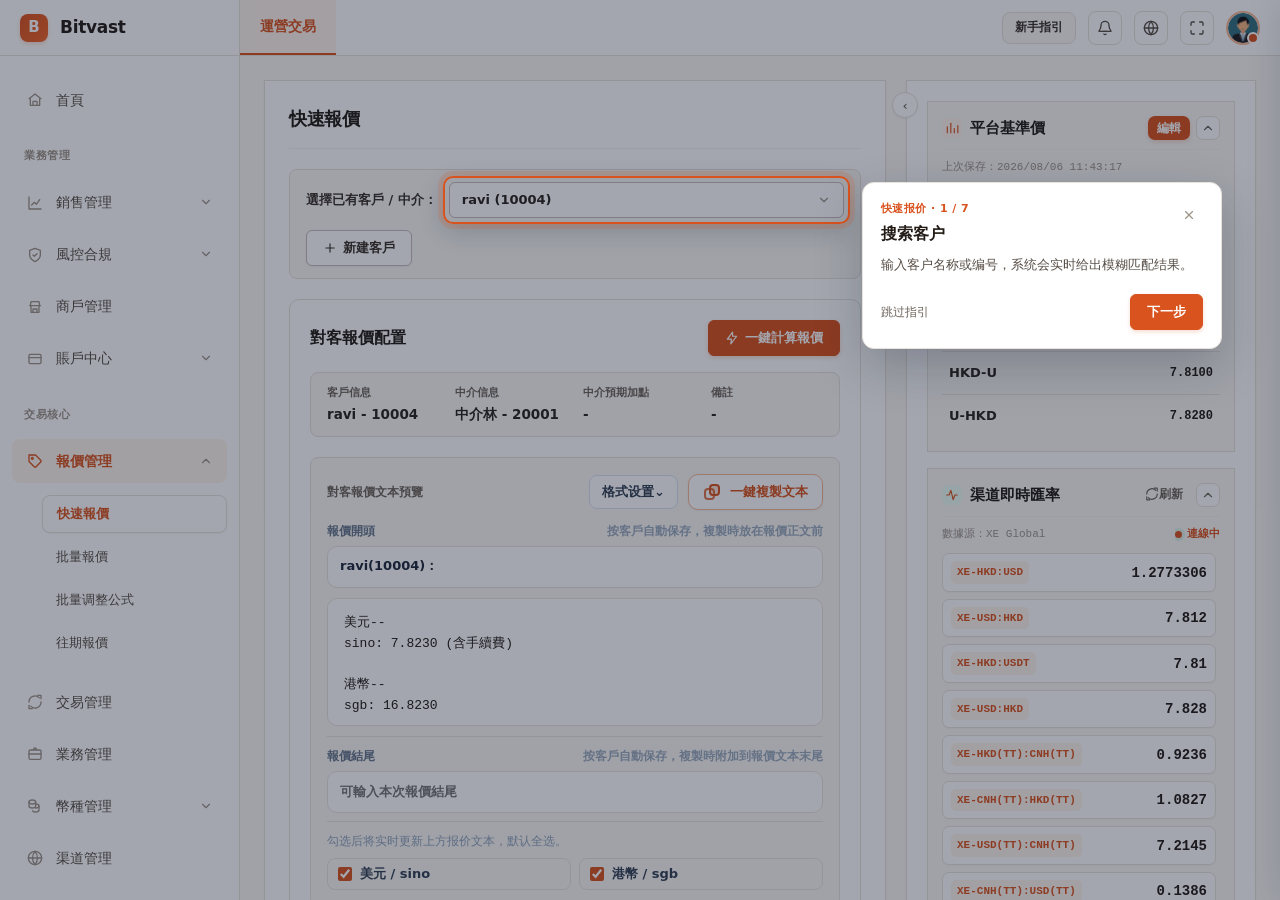
==== commit 5e756678: "new" ====
--- a/quote/index02.html
+++ b/quote/index02.html
@@ -4234,7 +4234,7 @@
               <input class="customer-search-input" id="customerSearch" value="ravi (10004)" autocomplete="off" placeholder="輸入客戶名稱 / 編號搜索" />
               <span style="color: var(--gray-400);"><svg class="ui-icon small"><use href="#i-chevron-down"></use></svg></span>
             </div>
-            <button class="btn"><svg class="ui-icon small"><use href="#i-plus"></use></svg>新建客戶</button>
+            <button class="btn" id="newCustomerBtn" type="button"><svg class="ui-icon small"><use href="#i-plus"></use></svg>新建客戶</button>
 
             <div class="dropdown" id="customerDropdown"></div>
           </div>
@@ -5363,6 +5363,33 @@
       if (item) selectQuickCustomer(item.dataset.label);
     });
 
+    document.getElementById("newCustomerBtn")?.addEventListener("click", () => {
+      if (window.parent !== window) {
+        window.parent.postMessage({ type: "bv-workbench-open-customer-modal" }, "*");
+      } else {
+        showToast("請在工作台中打開快速報價後再新建客戶");
+      }
+    });
+
+    window.addEventListener("message", event => {
+      const data = event.data;
+      if (!data || data.type !== "bv-workbench-customer-created" || event.source !== window.parent) return;
+      const name = String(data.name || "").trim();
+      if (!name) return;
+      const code = String(data.clientNo || "").trim();
+      const label = code ? `${name} (${code})` : name;
+      const info = code ? `${name} - ${code}` : `${name} - 無編號`;
+      const brokerLabel = String(data.brokerLabel || "").trim();
+      if (!customers.some(item => item.label === label)) {
+        customers.unshift({ label, info, ...(brokerLabel ? { broker: brokerLabel } : {}) });
+      }
+      if (typeof systemCustomers !== "undefined" && !systemCustomers.some(item => item.label === label)) {
+        systemCustomers.unshift({ label, info, name, tag: code ? `#${code}` : "", ...(brokerLabel ? { broker: brokerLabel } : {}) });
+      }
+      selectQuickCustomer(label);
+      showToast(`已新建客戶：${label}`);
+    });
+
     document.addEventListener("click", event => {
       if (!event.target.closest(".customer-row")) dropdown.classList.remove("open");
       if (!event.target.closest(".history-customer-select")) {
